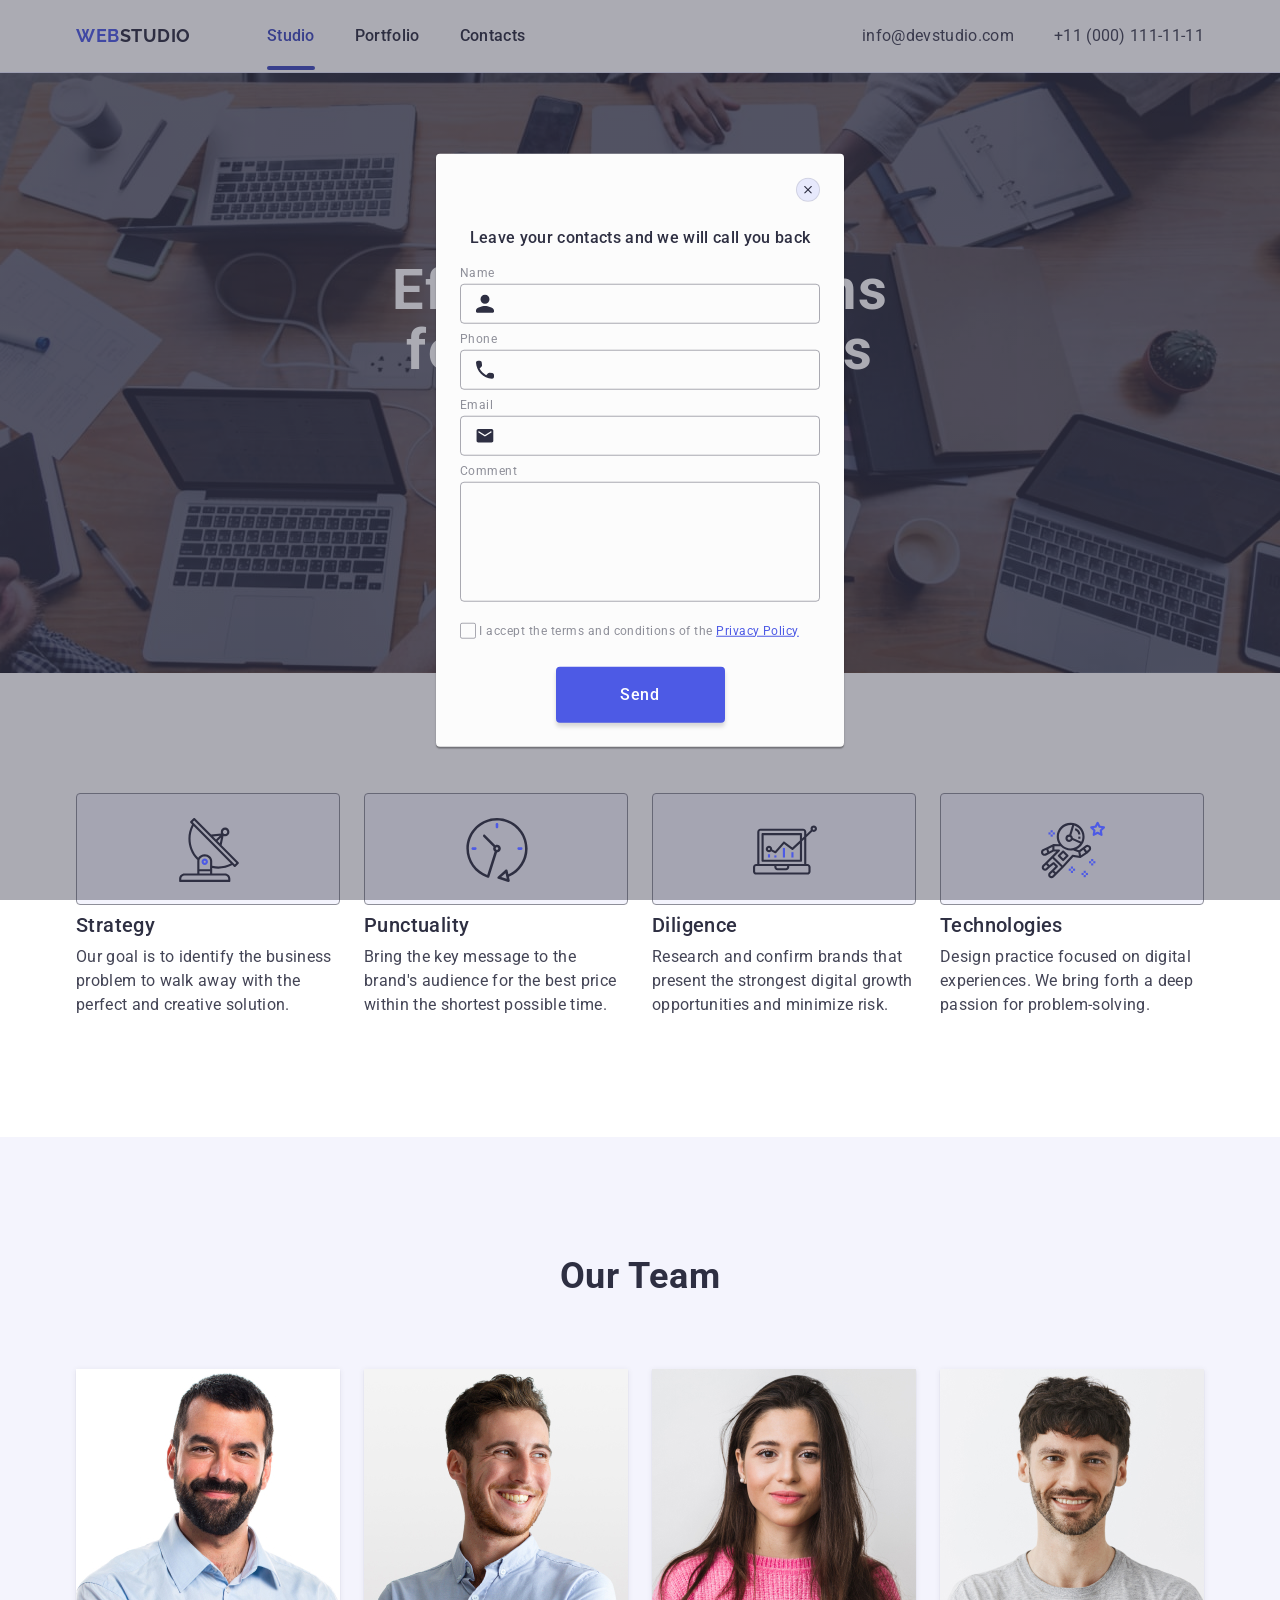
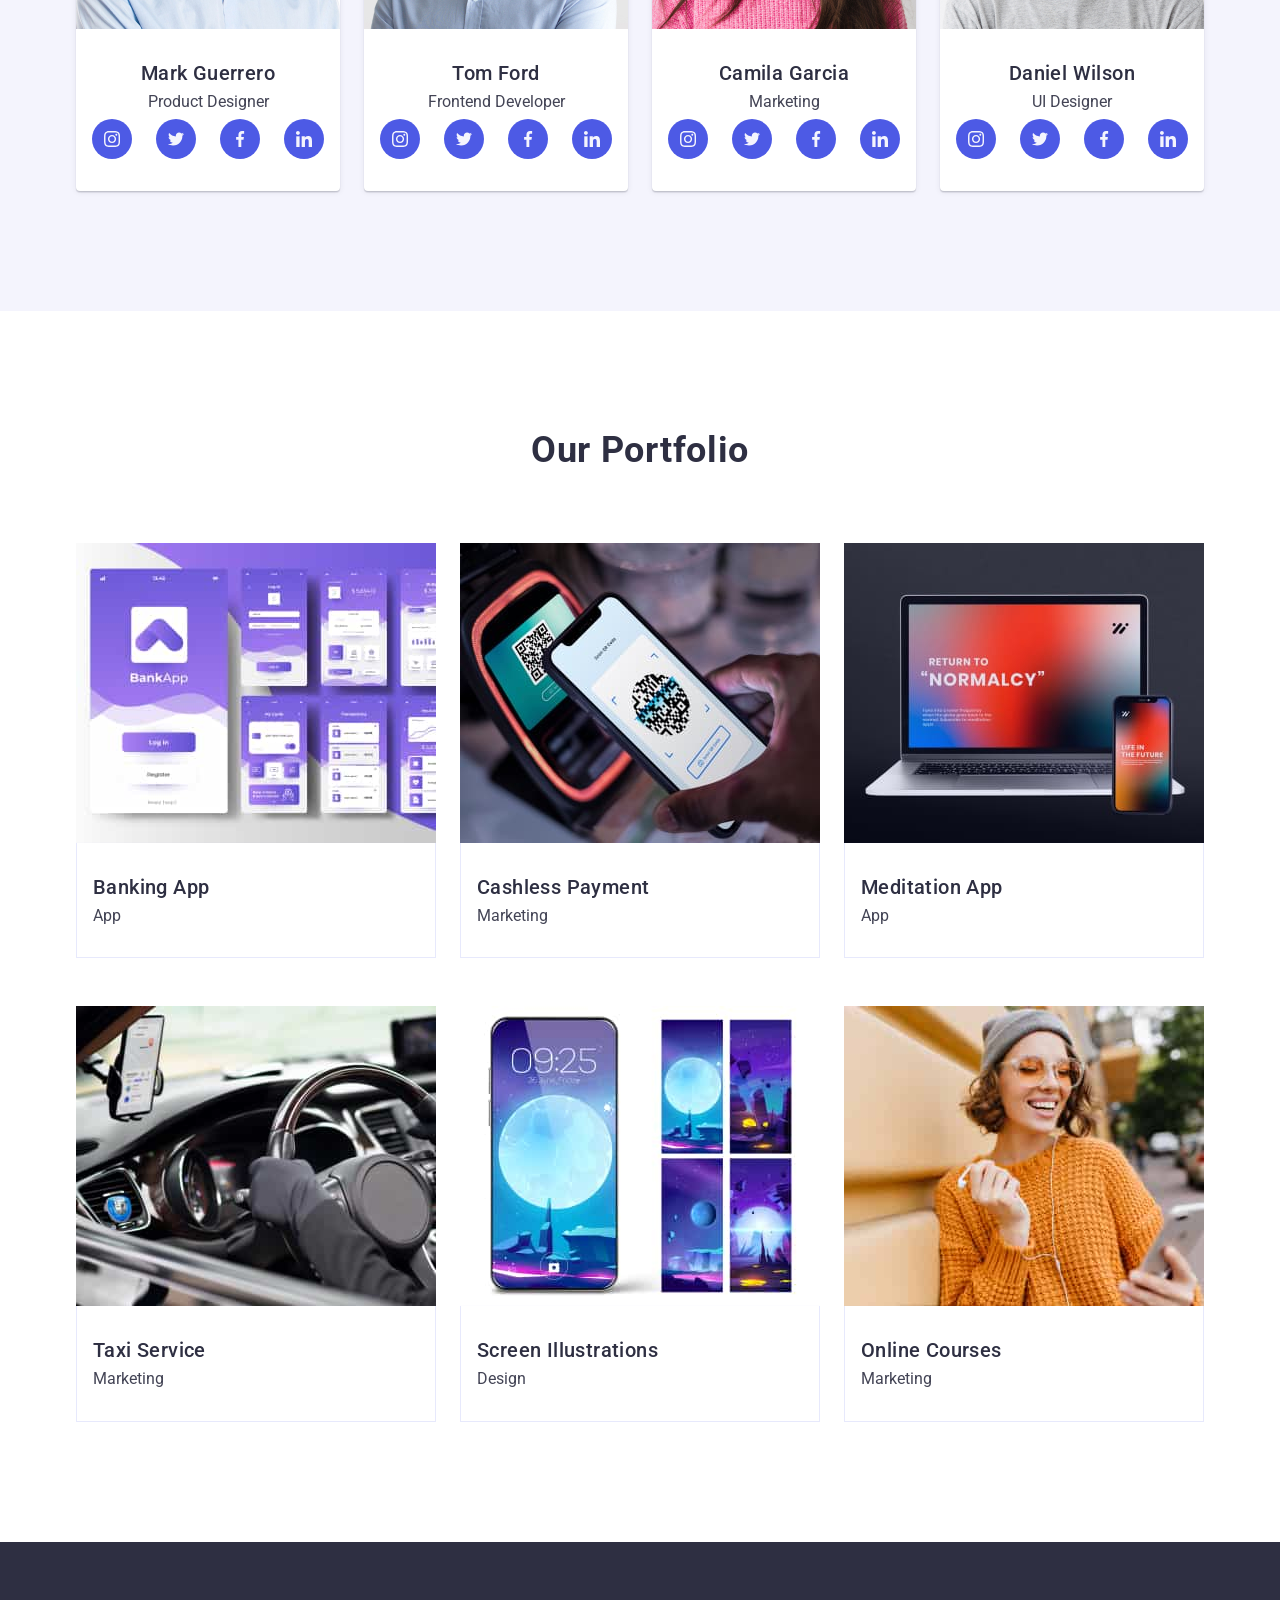
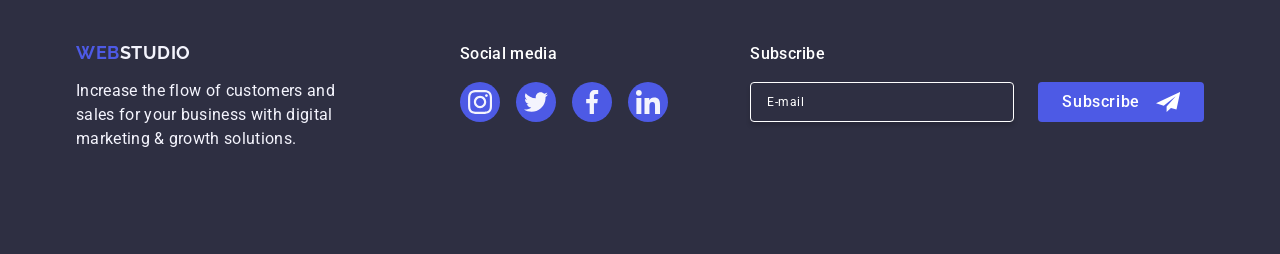
==== index.html @ 1a24d5b9 "import image" ====
<!DOCTYPE html>
<html lang="en">
  <head>
    <meta charset="UTF-8" />
    <meta name="viewport" content="width=device-width, initial-scale=1.0" />
    <link rel="preconnect" href="https://fonts.googleapis.com" />
    <link rel="preconnect" href="https://fonts.gstatic.com" crossorigin />
    <link
      href="https://fonts.googleapis.com/css2?family=Raleway:wght@800&family=Roboto:wght@400;500;700;900&display=swap"
      rel="stylesheet"
    />
    <link
      rel="stylesheet"
      href="https://cdn.jsdelivr.net/npm/modern-normalize@1.1.0/modern-normalize.min.css"
    />
    <link rel="stylesheet" href="css/styles.css" />
    <title>Main Page</title>
  </head>
  <body>
    <header class="header-box">
      <div class="header-container container">
        <nav class="navigation">
          <a class="logo" href="./index.html"
            >Web<span class="logo-dark">Studio</span></a
          >
          <ul class="navigation-list">
            <li>
              <a class="navigation-link current" href="./index.html">Studio</a>
            </li>
            <li><a class="navigation-link" href="">Portfolio</a></li>
            <li><a class="navigation-link" href="">Contacts</a></li>
          </ul>
        </nav>
        <address class="kontact">
          <ul class="navigation-list">
            <li>
              <a class="kontact-list" href="mailto:info@devstudio.com"
                >info@devstudio.com</a
              >
            </li>
            <li>
              <a class="kontact-list" href="tel:+110001111111"
                >+11 (000) 111-11-11</a
              >
            </li>
          </ul>
        </address>
      </div>
    </header>
    <main>
      <section class="hero">
        <div class="container">
          <h1 class="header-title">Effective Solutions for Your Business</h1>
          <button class="main-button" type="button">Order Service</button>
        </div>
      </section>
      <section class="column-container">
        <div class="container">
          <h2 class="visually-hidden">list</h2>
          <ul class="column-list">
            <li class="column-item">
              <div class="column-field">
                <svg class="column-field-icon" width="64" height="64">
                  <use href="./images/icons.svg#icon-antenna"></use>
                </svg>
              </div>
              <h3 class="column-title">Strategy</h3>
              <p class="column-text">
                Our goal is to identify the business problem to walk away with
                the perfect and creative solution.
              </p>
            </li>
            <li class="column-item">
              <div class="column-field">
                <svg class="column-field-icon" width="64" height="64">
                  <use href="./images/icons.svg#icon-clock"></use>
                </svg>
              </div>
              <h3 class="column-title">Punctuality</h3>
              <p class="column-text">
                Bring the key message to the brand's audience for the best price
                within the shortest possible time.
              </p>
            </li>
            <li class="column-item">
              <div class="column-field">
                <svg class="column-field-icon" width="64" height="64">
                  <use href="./images/icons.svg#icon-diagram"></use>
                </svg>
              </div>
              <h3 class="column-title">Diligence</h3>
              <p class="column-text">
                Research and confirm brands that present the strongest digital
                growth opportunities and minimize risk.
              </p>
            </li>
            <li class="column-item">
              <div class="column-field">
                <svg class="column-field-icon" width="64" height="64">
                  <use href="./images/icons.svg#icon-astronaut"></use>
                </svg>
              </div>
              <h3 class="column-title">Technologies</h3>
              <p class="column-text">
                Design practice focused on digital experiences. We bring forth a
                deep passion for problem-solving.
              </p>
            </li>
          </ul>
        </div>
      </section>
      <section class="team">
        <div class="container">
          <h2 class="header-team">Our Team</h2>
          <ul class="team-list">
            <li class="team-card">
              <img
                src="./images/img1-desktop.jpg"
                alt="boared dude"
                width="264"
                height="260"
              />
              <div class="card-caption">
                <h3 class="titles">Mark Guerrero</h3>
                <p class="text">Product Designer</p>
                <ul class="traling-icons">
                  <li class="icon-cirkle">
                    <a
                      href="https://www.instagram.com/"
                      class="social-media-link"
                      target="_blank"
                    >
                      <svg class="icon-social-media" width="16" height="16">
                        <use href="./images/icons.svg#icon-instagram"></use>
                      </svg>
                    </a>
                  </li>
                  <li class="icon-cirkle">
                    <a
                      href="https://www.twitter.com/"
                      class="social-media-link"
                      target="_blank"
                    >
                      <svg class="icon-social-media" width="16" height="16">
                        <use href="./images/icons.svg#icon-twitter"></use>
                      </svg>
                    </a>
                  </li>
                  <li class="icon-cirkle">
                    <a
                      href="https://www.facebook.com/"
                      class="social-media-link"
                      target="_blank"
                    >
                      <svg class="icon-social-media" width="16" height="16">
                        <use href="./images/icons.svg#icon-facebook"></use>
                      </svg>
                    </a>
                  </li>
                  <li class="icon-cirkle">
                    <a
                      href="https://www.linkedin.com/"
                      class="social-media-link"
                      target="_blank"
                    >
                      <svg class="icon-social-media" width="16" height="16">
                        <use href="./images/icons.svg#icon-linkedin"></use>
                      </svg>
                    </a>
                  </li>
                </ul>
              </div>
            </li>
            <li class="team-card">
              <img
                src="./images/img2-desktop.jpg"
                alt="smiling man"
                width="264"
                height="260"
              />
              <div class="card-caption">
                <h3 class="titles">Tom Ford</h3>
                <p class="text">Frontend Developer</p>
                <ul class="traling-icons">
                  <li class="icon-cirkle">
                    <a
                      href="https://www.instagram.com/"
                      class="social-media-link"
                      target="_blank"
                    >
                      <svg class="icon-social-media" width="16" height="16">
                        <use href="./images/icons.svg#icon-instagram"></use>
                      </svg>
                    </a>
                  </li>
                  <li class="icon-cirkle">
                    <a
                      href="https://www.twitter.com/"
                      class="social-media-link"
                      target="_blank"
                    >
                      <svg class="icon-social-media" width="16" height="16">
                        <use href="./images/icons.svg#icon-twitter"></use>
                      </svg>
                    </a>
                  </li>
                  <li class="icon-cirkle">
                    <a
                      href="https://www.facebook.com/"
                      class="social-media-link"
                      target="_blank"
                    >
                      <svg class="icon-social-media" width="16" height="16">
                        <use href="./images/icons.svg#icon-facebook"></use>
                      </svg>
                    </a>
                  </li>
                  <li class="icon-cirkle">
                    <a
                      href="https://www.linkedin.com/"
                      class="social-media-link"
                      target="_blank"
                    >
                      <svg class="icon-social-media" width="16" height="16">
                        <use href="./images/icons.svg#icon-linkedin"></use>
                      </svg>
                    </a>
                  </li>
                </ul>
              </div>
            </li>
            <li class="team-card">
              <img
                src="./images/img3-desktop.jpg"
                alt="long-haired brunette"
                width="264"
                height="260"
              />
              <div class="card-caption">
                <h3 class="titles">Camila Garcia</h3>
                <p class="text">Marketing</p>
                <ul class="traling-icons">
                  <li class="icon-cirkle">
                    <a
                      href="https://www.instagram.com/"
                      class="social-media-link"
                      target="_blank"
                    >
                      <svg class="icon-social-media" width="16" height="16">
                        <use href="./images/icons.svg#icon-instagram"></use>
                      </svg>
                    </a>
                  </li>
                  <li class="icon-cirkle">
                    <a
                      href="https://www.twitter.com/"
                      class="social-media-link"
                      target="_blank"
                    >
                      <svg class="icon-social-media" width="16" height="16">
                        <use href="./images/icons.svg#icon-twitter"></use>
                      </svg>
                    </a>
                  </li>
                  <li class="icon-cirkle">
                    <a
                      href="https://www.facebook.com/"
                      class="social-media-link"
                      target="_blank"
                    >
                      <svg class="icon-social-media" width="16" height="16">
                        <use href="./images/icons.svg#icon-facebook"></use>
                      </svg>
                    </a>
                  </li>
                  <li class="icon-cirkle">
                    <a
                      href="https://www.linkedin.com/"
                      class="social-media-link"
                      target="_blank"
                    >
                      <svg class="icon-social-media" width="16" height="16">
                        <use href="./images/icons.svg#icon-linkedin"></use>
                      </svg>
                    </a>
                  </li>
                </ul>
              </div>
            </li>
            <li class="team-card">
              <img
                src="./images/img4-desktop.jpg"
                alt="creative man"
                width="264"
                height="260"
              />
              <div class="card-caption">
                <h3 class="titles">Daniel Wilson</h3>
                <p class="text">UI Designer</p>
                <ul class="traling-icons">
                  <li class="icon-cirkle">
                    <a
                      href="https://www.instagram.com/"
                      class="social-media-link"
                      target="_blank"
                    >
                      <svg class="icon-social-media" width="16" height="16">
                        <use href="./images/icons.svg#icon-instagram"></use>
                      </svg>
                    </a>
                  </li>
                  <li class="icon-cirkle">
                    <a
                      href="https://www.twitter.com/"
                      class="social-media-link"
                      target="_blank"
                    >
                      <svg class="icon-social-media" width="16" height="16">
                        <use href="./images/icons.svg#icon-twitter"></use>
                      </svg>
                    </a>
                  </li>
                  <li class="icon-cirkle">
                    <a
                      href="https://www.facebook.com/"
                      class="social-media-link"
                      target="_blank"
                    >
                      <svg class="icon-social-media" width="16" height="16">
                        <use href="./images/icons.svg#icon-facebook"></use>
                      </svg>
                    </a>
                  </li>
                  <li class="icon-cirkle">
                    <a
                      href="https://www.linkedin.com/"
                      class="social-media-link"
                      target="_blank"
                    >
                      <svg class="icon-social-media" width="16" height="16">
                        <use href="./images/icons.svg#icon-linkedin"></use>
                      </svg>
                    </a>
                  </li>
                </ul>
              </div>
            </li>
          </ul>
        </div>
      </section>
      <section class="portfolio-block">
        <div class="container">
          <h2 class="header-team">Our Portfolio</h2>
          <ul class="portfolio-list">
            <li class="portfolio-services">
              <div class="portfolio-picture">
                <img src="./images/img5-desktop.jpg" alt="banking app" width="360" />
                <p class="text-portfolio-picture">
                  14 Stylish and User-Friendly App Design Concepts · Task
                  Manager App · Calorie Tracker App · Exotic Fruit Ecommerce App
                  · Cloud Storage App
                </p>
              </div>
              <div class="portfolio-card">
                <h3 class="titles">Banking App</h3>
                <p class="text">App</p>
              </div>
            </li>
            <li class="portfolio-services">
              <div class="portfolio-picture">
                <img
                  src="./images/img6-desktop.jpg"
                  alt="Cashless Payment"
                  width="360"
                />
                <p class="text-portfolio-picture">
                  14 Stylish and User-Friendly App Design Concepts · Task
                  Manager App · Calorie Tracker App · Exotic Fruit Ecommerce App
                  · Cloud Storage App
                </p>
              </div>
              <div class="portfolio-card">
                <h3 class="titles">Cashless Payment</h3>
                <p class="text">Marketing</p>
              </div>
            </li>
            <li class="portfolio-services">
              <div class="portfolio-picture">
                <img src="./images/img7-desktop.jpg" alt="Meditation App" width="360" />
                <p class="text-portfolio-picture">
                  14 Stylish and User-Friendly App Design Concepts · Task
                  Manager App · Calorie Tracker App · Exotic Fruit Ecommerce App
                  · Cloud Storage App
                </p>
              </div>
              <div class="portfolio-card">
                <h3 class="titles">Meditation App</h3>
                <p class="text">App</p>
              </div>
            </li>
            <li class="portfolio-services">
              <div class="portfolio-picture">
                <img src="./images/img8-desktop.jpg" alt="Taxi Service" width="360" />
                <p class="text-portfolio-picture">
                  14 Stylish and User-Friendly App Design Concepts · Task
                  Manager App · Calorie Tracker App · Exotic Fruit Ecommerce App
                  · Cloud Storage App
                </p>
              </div>

              <div class="portfolio-card">
                <h3 class="titles">Taxi Service</h3>
                <p class="text">Marketing</p>
              </div>
            </li>
            <li class="portfolio-services">
              <div class="portfolio-picture">
                <img
                  src="./images/img9-desktop.jpg"
                  alt="Screen Illustrations"
                  width="360"
                />
                <p class="text-portfolio-picture">
                  14 Stylish and User-Friendly App Design Concepts · Task
                  Manager App · Calorie Tracker App · Exotic Fruit Ecommerce App
                  · Cloud Storage App
                </p>
              </div>
              <div class="portfolio-card">
                <h3 class="titles">Screen Illustrations</h3>
                <p class="text">Design</p>
              </div>
            </li>
            <li class="portfolio-services">
              <div class="portfolio-picture">
                <img
                  src="./images/img10-desktop.jpg"
                  alt="Online Courses"
                  width="360"
                />
                <p class="text-portfolio-picture">
                  14 Stylish and User-Friendly App Design Concepts · Task
                  Manager App · Calorie Tracker App · Exotic Fruit Ecommerce App
                  · Cloud Storage App
                </p>
              </div>
              <div class="portfolio-card">
                <h3 class="titles">Online Courses</h3>
                <p class="text">Marketing</p>
              </div>
            </li>
          </ul>
        </div>
      </section>
    </main>
    <footer class="footer">
      <div class="container container-footer">
        <div class="fotter-section-logo">
          <a class="logo logo-second" href="./index.html"
            >Web<span class="logo-bright">Studio</span></a
          >
          <p class="footer-text">
            Increase the flow of customers and sales for your business with
            digital marketing & growth solutions.
          </p>
        </div>
        <div class="footer-section-social-media">
          <p class="footer-social-media-title">Social media</p>
          <ul class="icon-footer">
            <li class="icon-cirkle">
              <a
                href="https.//www.instagram.com/"
                class="social-media-link social-media-backlight"
                target="_blank"
              >
                <svg class="icon-social-media" width="24" height="24">
                  <use href="./images/icons.svg#icon-instagram"></use>
                </svg>
              </a>
            </li>
            <li class="icon-cirkle">
              <a
                href="https.//www.twitter.com/"
                class="social-media-link social-media-backlight"
                target="_blank"
              >
                <svg class="icon-social-media" width="24" height="24">
                  <use href="./images/icons.svg#icon-twitter"></use>
                </svg>
              </a>
            </li>
            <li class="icon-cirkle">
              <a
                href="https.//www.facebook.com/"
                class="social-media-link social-media-backlight"
                target="_blank"
              >
                <svg class="icon-social-media" width="24" height="24">
                  <use href="./images/icons.svg#icon-facebook"></use>
                </svg>
              </a>
            </li>
            <li class="icon-cirkle">
              <a
                href="https.//www.linkedin.com/"
                class="social-media-link social-media-backlight"
                target="_blank"
              >
                <svg class="icon-social-media" width="24" height="24">
                  <use href="./images/icons.svg#icon-linkedin"></use>
                </svg>
              </a>
            </li>
          </ul>
        </div>
        <div class="footer-subscribe">
          <p class="footer-social-media-title">Subscribe</p>
          <form class="footer-subscribe-form">
            <label class="fotter-label">
              <input
                type="email"
                class="input-footer"
                placeholder="E-mail"
                name="email"
                required
              />
            </label>
            <button class="subscribe-button" type="submit">
              Subscribe
              <svg class="subscribe-button-icon" width="24" height="24">
                <use href="./images/icons.svg#icon-send"></use>
              </svg>
            </button>
          </form>
        </div>
      </div>
    </footer>

    <div class="backdrop is-open">
      <div class="modal">
        <button type="button" class="xbutton">
          <svg class="icon-close" width="8" height="8">
            <use href="./images/icons.svg#icon-close"></use>
          </svg>
        </button>
        <p class="modal-title">Leave your contacts and we will call you back</p>
        <form class="contact-form">
          <div class="form-area">
            <label class="form-description" for="user-name">Name</label>
            <div class="area">
              <input
                type="text"
                name="user-name"
                id="user-name"
                class="form-input"
              />
              <svg class="icon-form" width="18" height="24">
                <use href="./images/icons.svg#icon-person"></use>
              </svg>
            </div>
          </div>
          <div class="form-area">
            <label class="form-description" for="phone">Phone</label>
            <div class="area">
              <input type="tel" name="phone" id="phone" class="form-input" />
              <svg class="icon-form" width="18" height="24">
                <use href="./images/icons.svg#icon-phone"></use>
              </svg>
            </div>
          </div>
          <div class="form-area">
            <label class="form-description" for="email">Email</label>
            <div class="area">
              <input type="text" name="email" id="email" class="form-input" />
              <svg class="icon-form" width="18" height="24">
                <use href="./images/icons.svg#icon-email"></use>
              </svg>
            </div>
          </div>
          <div class="form-area last">
            <label class="form-description" for="user-comment">Comment</label>
            <textarea
              class="styled-text-area"
              name="user-comment"
              id="user-comment"
              placeholder="Text input"
            >
            </textarea>
          </div>
          <div class="privacy-policy-checkbox">
            <input
              type="checkbox"
              id="user-privacy"
              value="true"
              name="user-privacy"
              class="check visually-hidden"
              required
            />
            <label class="form-description" for="user-privacy">
              <span class="privacy"
                ><svg class="privacy-icon" width="10" height="8">
                  <use href="./images/icons.svg#icon-privacy"></use>
                </svg>
              </span>
              I accept the terms and conditions of the
              <a href="" class="privacy-link">Privacy Policy</a>
            </label>
          </div>
          <button class="send-button" type="submit" name="submit">Send</button>
        </form>
      </div>
    </div>
  </body>
</html>
---- css/styles.css ----
*,
*::before,
*::after {
  box-sizing: border-box;
}
:root {
  --font-family: 'Roboto', sans-serif;
  --second-family: 'Raleway', sans-serif;
  --iris: #4d5ae5;
  --ocean: #404bbf;
  --navy-blue: #2e2f42;
  --green: #31d0aa;
  --slate: #434455;
  --light-slate: #8e8f99;
  --cornflower: #e7e9fc;
  --cloud: #f4f4fd;
  --navy-blue-modal: rgba(46, 47, 66, 0.4);
  --grey: rgba(46, 47, 66, 0.7);
  --white: #ffffff;
  --dairy: #fcfcfc;
}
body {
  font-family: 'Roboto', sans-serif;
  background-color: var(--white);
  color: var(--slate);
}
h1,
h2,
h3,
h4,
h5,
h6,
p {
  margin: 0;
}
.container {
  width: 1158px;
  margin: 0 auto;
  padding-left: 15px;
  padding-right: 15px;
  /* padding: 0 15px; */
}
.container-footer {
  display: flex;
  align-items: baseline;
}

.visually-hidden {
  position: absolute;
  width: 1px;
  height: 1px;
  margin: -1px;
  border: 0;
  padding: 0;
  white-space: nowrap;
  clip-path: inset(100%);
  clip: rect(0 0 0 0);
  overflow: hidden;
}
ul {
  list-style-type: none;
  margin: 0;
  padding-left: 0;
}
img {
  display: block;
  max-width: 100%;
  height: auto;
}

.logo {
  font-family: var(--second-family);
  font-weight: 700;
  font-size: 18px;
  line-height: 117%;
  letter-spacing: 0.03em;
  text-transform: uppercase;
  color: var(--iris);
  text-decoration: none;
  display: flex;
  margin-right: 76px;
}
.logo-second {
  display: inline-block;
  margin-bottom: 16px;
}
.logo-dark {
  color: var(--navy-blue);
}
.header-box {
  border-bottom: 1px solid var(--cornflower);
  box-shadow: 0 1px 6px 0 rgba(46, 47, 66, 0.08),
    0 1px 1px 0 rgba(46, 47, 66, 0.16), 0 2px 1px 0 rgba(46, 47, 66, 0.08);
  background: var(--white);
}
.header-container {
  display: flex;
  align-items: center;
  justify-content: space-between;
  /* padding: 24px 0; */
}
.navigation {
  display: flex;
  align-items: center;
  justify-content: space-between;
}
.navigation-list {
  display: flex;
  padding: 24px 0;
  gap: 40px;
}
.navigation-link {
  font-weight: 500;
  line-height: 1.5;
  letter-spacing: 0.02em;
  color: var(--navy-blue);
  text-decoration: none;
  padding: 24px 0;
  transition: color 250ms cubic-bezier(0.4, 0, 0.2, 1);
}
.navigation-link:hover {
  color: var(--ocean);
}
.navigation-link:focus {
  color: var(--ocean);
}
.kontact {
  font-style: normal;
}
.kontact-list {
  font-size: 16px;
  line-height: 1.5;
  letter-spacing: 0.02em;
  color: var(--slate);
  text-decoration: none;
  transition: color 250ms cubic-bezier(0.4, 0, 0.2, 1);
}

.kontact-list:hover,
.kontact-list:focus {
  color: var(--ocean);
}
.current {
  position: relative;
  color: var(--ocean);
}
.current::after {
  content: '';
  background-color: var(--ocean);
  width: 100%;
  height: 4px;
  left: 0;
  bottom: -1px;
  border-radius: 2px;
  position: absolute;
}
.hero {
  background-image: linear-gradient(var(--grey), var(--grey)),
    url(../images/office-desktop.jpg);
  max-width: 1440px;
  background-position: center;
  background-repeat: no-repeat;
  background-size: cover;
  background-color: var(--navy-blue);
  text-align: center;
  padding: 188px 0;
  margin: 0 auto;
}
.header-title {
  font-size: 56px;
  line-height: 1.07;
  letter-spacing: 0.02em;
  font-weight: 700;
  color: var(--white);
  max-width: 496px;
  margin: 0 auto;
  margin-bottom: 48px;
}
.main-button {
  background-color: var(--iris);
  font-family: 'Roboto', sans-serif;
  font-weight: 500;
  font-size: 16px;
  line-height: 1.5;
  letter-spacing: 0.04em;
  color: var(--white);
  cursor: pointer;
  display: block;
  border-radius: 4px;
  border: none;
  padding: 16px 32px;
  min-width: 169px;
  margin: 0 auto;
  height: 56px;
  transition: background-color 250ms cubic-bezier(0.4, 0, 0.2, 1);
}
.main-button:hover {
  background-color: var(--ocean);
}
.main-button:focus {
  background-color: var(--ocean);
}
section {
  padding-top: 120px;
  padding-bottom: 120px;
}
.column-container {
  padding: 120px 0;
}
.column-list {
  display: flex;
  gap: 24px;
}
.column-item {
  width: calc((100% - 72px) / 4);
}
.column-title {
  font-family: 'Roboto', sans-serif;
  font-weight: 500;
  font-size: 20px;
  line-height: 1.2;
  letter-spacing: 0.02em;
  color: var(--navy-blue);
  margin-bottom: 8px;
}
.column-text {
  line-height: 1.5;
  letter-spacing: 0.02em;
  color: var(--slate);
}
.column-field {
  border: 1px solid #8e8f99;
  border-radius: 4px;
  width: 264px;
  height: 112px;
  background: var(--cloud);
  margin-bottom: 8px;
  position: relative;
  display: flex;
  align-items: center;
  justify-content: center;
}
.column-field-icon {
  z-index: 999;
  position: absolute;
  top: 24px;
  left: 100px;
}
/* Our team----------------------------------------------------- */
.team {
  background-color: var(--cloud);
}
.header-team {
  font-family: 'Roboto', sans-serif;
  font-weight: 700;
  font-size: 36px;
  line-height: 1.11;
  letter-spacing: 0.02em;
  text-transform: capitalize;
  text-align: center;
  color: var(--navy-blue);
  margin-bottom: 72px;
}
.team-list {
  display: flex;
  gap: 24px;
}
.team-card {
  background-color: var(--white);
  border-radius: 0 0 4px 4px;
  text-align: center;
  box-shadow: 0 2px 1px 0 rgba(46, 47, 66, 0.08),
    0 1px 1px 0 rgba(46, 47, 66, 0.16), 0 1px 6px 0 rgba(46, 47, 66, 0.08);
  /* calc: ((100%-72px)/4); */
}
.card-caption {
  padding: 32px 0;
}

.traling-icons {
  display: flex;
  justify-content: center;
  gap: 24px;
  margin: 8px 16px 0px 16px;
}

.icon-cirkle {
  width: 40px;
  height: 40px;
}

.social-media-link {
  width: 100%;
  height: 100%;
  transition: background-color 250ms cubic-bezier(0.4, 0, 0.2, 1);
  background-color: #4d5ae5;
  border-radius: 50%;
  display: flex;
  align-items: center;
  justify-content: center;
}

.social-media-link:hover,
.social-media-link:focus {
  background-color: var(--ocean);
}

.icon-social-media {
  fill: var(--cloud);
}
/* Our portfolio----------------------------------------------------------- */
.titles {
  font-weight: 500;
  font-size: 20px;
  line-height: 1.2;
  letter-spacing: 0.02em;
  color: var(--navy-blue);
  margin-bottom: 8px;
}
.portfolio-list {
  display: flex;
  flex-wrap: wrap;
  column-gap: 24px;
  row-gap: 48px;
}
.portfolio-card {
  border: 1px solid var(--cornflower);
  border-top: none;
  padding: 32px 16px;
}
.portfolio-services {
  width: calc((100% - 48px) / 3);
  transition: box-shadow 250ms cubic-bezier(0.4, 0, 0.2, 1);
}
.portfolio-services:hover,
.portfolio-services:focus {
  box-shadow: 0 2px 1px 0 rgba(46, 47, 66, 0.08),
    0 1px 1px 0 rgba(46, 47, 66, 0.16), 0 1px 6px 0 rgba(46, 47, 66, 0.08);
  background: var(--white);
}
.text-portfolio-picture {
  font-size: 16px;
  line-height: 1.5;
  letter-spacing: 0.02em;
  color: var(--cloud);
  padding: 40px 32px;
  background-color: var(--iris);
  height: 100%;
  width: 100%;
  transform: translateY(100%);
  transition: transform 250ms cubic-bezier(0.4, 0, 0.2, 1);
  position: absolute;
  top: 0;
}
.portfolio-picture {
  position: relative;
  overflow: hidden;
}
.portfolio-services:hover .text-portfolio-picture,
.portfolio-services:focus .text-portfolio-picture {
  transform: translateY(0%);
}
/* stopka--------------------------------------------------------------- */
.footer {
  background: var(--navy-blue);
  color: var(--cloud);
  line-height: 1.5;
  letter-spacing: 0.02em;
  height: 312px;
  padding: 100px 0;
}
.footer-text {
  /* line-height: 1.5;
  letter-spacing: 0.02em; */
  color: var(--cloud);
  display: block;
  flex-wrap: wrap;
  width: 264px;
}
.logo-bright {
  color: var(--cloud);
  margin-bottom: 16px;
}
.fotter-section-logo {
  margin-right: 120px;
}
/* .footer-section-social-media {
} */
.footer-social-media-title {
  font-family: var(--font-family);
  font-weight: 500;
  font-size: 16px;
  line-height: 1.5;
  letter-spacing: 0.02em;
  color: var(--white);
  margin-bottom: 16px;
}
.icon-footer {
  display: flex;
  gap: 16px;
}
.social-media-backlight:hover,
.social-media-backlight:focus {
  background-color: var(--green);
}
/* ---------------------------------------------- */
.footer-subscribe {
  margin-left: auto;
}
.footer-subscribe-form {
  display: flex;
  gap: 24px;
}
.input-footer {
  border: 1px solid var(--white);
  border-radius: 4px;
  width: 264px;
  height: 40px;
  color: var(--white);
  padding: 8px 16px;
  font-family: var(--font-family);
  font-weight: 400;
  font-size: 12px;
  line-height: 200%;
  letter-spacing: 0.04em;
  outline: none;
  align-content: center;
  align-items: baseline;
  background-color: transparent;
  box-shadow: 0 4px 4px 0 rgba(0, 0, 0, 0.15);
}
.input-footer::placeholder {
  color: var(--white);
  font-size: 12px;
}
.subscribe-button {
  border-radius: 4px;
  padding: 8px 24px;
  min-width: 165px;
  height: 40px;
  background: var(--iris);
  font-family: var(--font-family);
  font-weight: 500;
  font-size: 16px;
  line-height: 1.5;
  letter-spacing: 0.04em;
  border: none;
  text-align: center;
  color: var(--white);
  transition: background-color 250ms cubic-bezier(0.4, 0, 0.2, 1);
  cursor: pointer;
  display: flex;
  align-items: center;
  justify-content: center;
}
.subscribe-button-icon {
  fill: var(--white);
  margin-left: 16px;
  transition: fill 250ms cubic-bezier(0.4, 0, 0.2, 1);
}
/* --------modal--modal------------------------------------ */
.backdrop {
  position: fixed;
  top: 0;
  left: 0;
  width: 100%;
  height: 100%;
  background-color: var(--navy-blue-modal);
  transition: opacity 250ms cubic-bezier(0.4, 0, 0.2, 1),
    visibility 250ms cubic-bezier(0.4, 0, 0.2, 1);
}
.modal {
  position: absolute;
  top: 50%;
  left: 50%;
  transform: translate(-50%, -50%);
  width: 408px;
  min-height: 584px;
  background: var(--dairy);
  box-shadow: 0px 1px 1px rgba(0, 0, 0, 0.14), 0px 1px 3px rgba(0, 0, 0, 0.12),
    0px 2px 1px rgba(0, 0, 0, 0.2);
  border-radius: 4px;
  transition: transform 250ms cubic-bezier(0.4, 0, 0.2, 1);
  padding: 72px 24px 24px 24px;
}
.xbutton {
  position: absolute;
  border-radius: 50%;
  width: 24px;
  height: 24px;
  top: 24px;
  right: 24px;
  fill: var(--navy-blue);
  background-color: var(--cornflower);
  border: 1px solid rgba(0, 0, 0, 0.1);
  transition: background-color 250ms cubic-bezier(0.4, 0, 0.2, 1),
    border 250ms cubic-bezier(0.4, 0, 0.2, 1);
  display: flex;
  align-items: center;
  justify-content: center;
  padding: 0;
  cursor: pointer;
}
.xbutton:active,
.xbutton:hover,
.xbutton:focus {
  background-color: var(--ocean);
  border: none;
  fill: var(--white);
}

.modal-title {
  text-align: center;
  color: var(--navy-blue);
  font-weight: 500;
  line-height: 1.5;
  letter-spacing: 0.02em;
  margin-bottom: 16px;
}
.contact-form {
  display: flex;
  flex-direction: column;
}
.icon-form {
  position: absolute;
  left: 16px;
  top: 50%;
  transform: translateY(-50%);
  transition: fill 250ms cubic-bezier(0.4, 0, 0.2, 1);
  fill: var(--navy-blue);
}
.form-area:focus-within .icon-form {
  fill: var(--iris);
}
.styled-text-area {
  width: 100%;
  height: 120px;
  font-size: 12px;
  font-weight: 400;
  font-family: var(--font-family);
  line-height: 1.17;
  letter-spacing: 0.04em;
  color: var(--navy-blue-modal);
  border: 1px solid var(--navy-blue-modal);
  border-radius: 4px;
  background-color: transparent;
  padding: 8px 16px;
  outline: transparent;
  resize: none;
  transition: border-color 250ms cubic-bezier(0.4, 0, 0.2, 1);
}
.styled-text-area:focus-within {
  border-color: var(--iris);
}
.form-area {
  margin-bottom: 8px;
}
.form-area:focus-within {
  border-color: var(--iris);
}
.last {
  margin-bottom: 16px;
}
.area {
  position: relative;
  width: 100%;
  height: 40px;
}
.form-description {
  font-family: var(--font-family);
  font-weight: 400;
  font-size: 12px;
  line-height: 1.17;
  letter-spacing: 0.04em;
  color: var(--light-slate);
  display: block;
  margin-bottom: 4px;
  padding: 0;
}
.form-input {
  border: 1px solid var(--navy-blue-modal);
  border-radius: 4px;
  width: 100%;
  height: 40px;
  font-family: var(--font-family);
  font-weight: 400;
  font-size: 18px;
  line-height: 1.17;
  letter-spacing: 0.04em;
  background-color: transparent;
  padding-left: 38px;
  outline: transparent;
  transition: border-color 250ms cubic-bezier(0.4, 0, 0.2, 1);
}
.form-input:focus {
  border-color: var(--iris);
}
.send-button {
  min-width: 169px;
  height: 56px;
  font-family: inherit;
  font-size: inherit;
  font-weight: 500;
  line-height: 1.5;
  letter-spacing: 0.04em;
  color: var(--white);
  cursor: pointer;
  background-color: var(--iris);
  border: none;
  transition: background-color 250ms cubic-bezier(0.4, 0, 0.2, 1);
  box-shadow: 0 4px 4px 0 rgba(0, 0, 0, 0.15);
  border-radius: 4px;
  padding: 16px 32px;
  margin: 0 auto;
}
.privacy-policy-checkbox {
  display: flex;
  margin-bottom: 24px;
}
.checkbox {
  border-radius: 2px;
  border: 1px solid rgba(46, 47, 66, 0.4);
  width: 16px;
  height: 16px;
  margin-right: 8px;
}
.checkbox:active {
  background-color: #404bbf;
}
.privacy {
  width: 16px;
  height: 16px;
  border: 1px solid var(--navy-blue-modal);
  border-radius: 2px;
  transition: background-color 250ms cubic-bezier(0.4, 0, 0.2, 1),
    border 250ms cubic-bezier(0.4, 0, 0.2, 1),
    fill 250ms cubic-bezier(0.4, 0, 0.2, 1);
  display: inline-flex;
  align-items: center;
  justify-content: center;
  fill: transparent;
}
.privacy-link {
  color: var(--iris);
}
.check {
  cursor: pointer;
}
.check:checked + .form-description span {
  background-color: var(--ocean);
  border: none;
  fill: var(--cloud);
}
.icon-close {
  transition: fill 250ms cubic-bezier(0.4, 0, 0.2, 1);
}
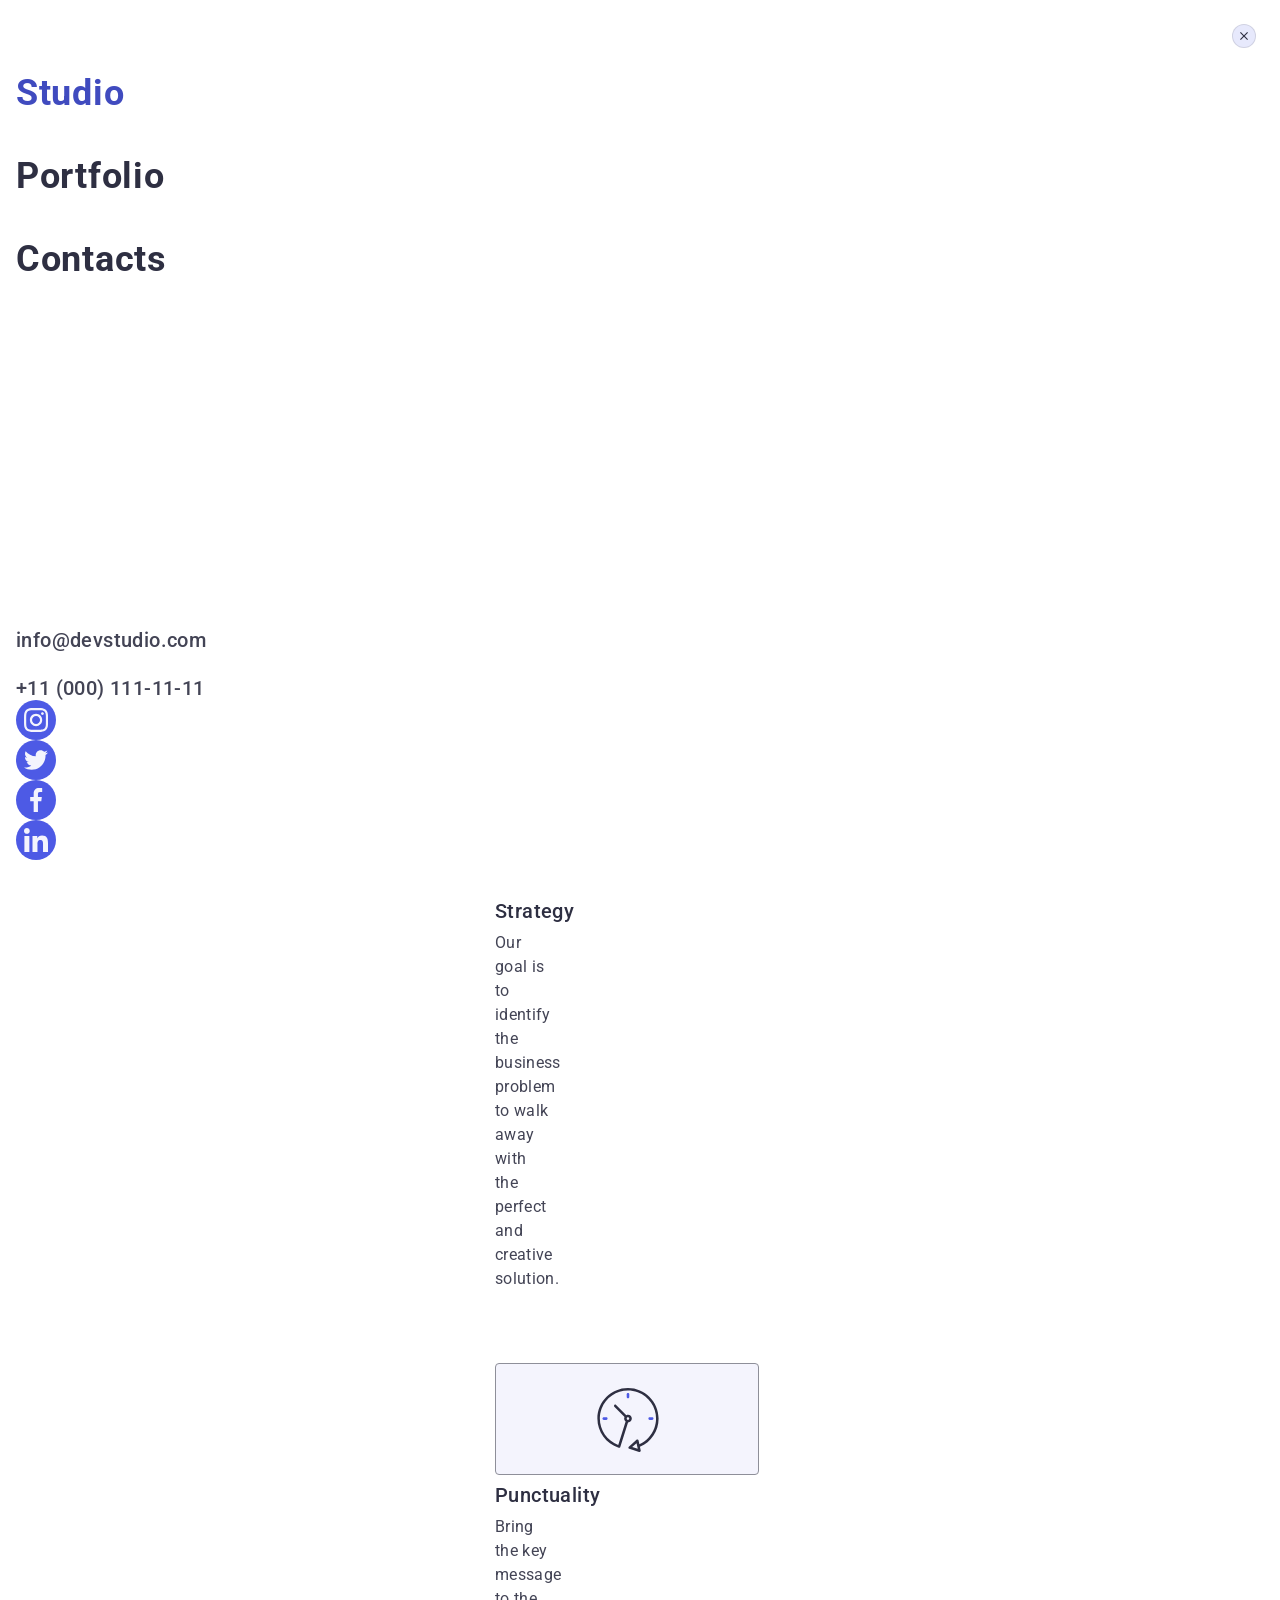
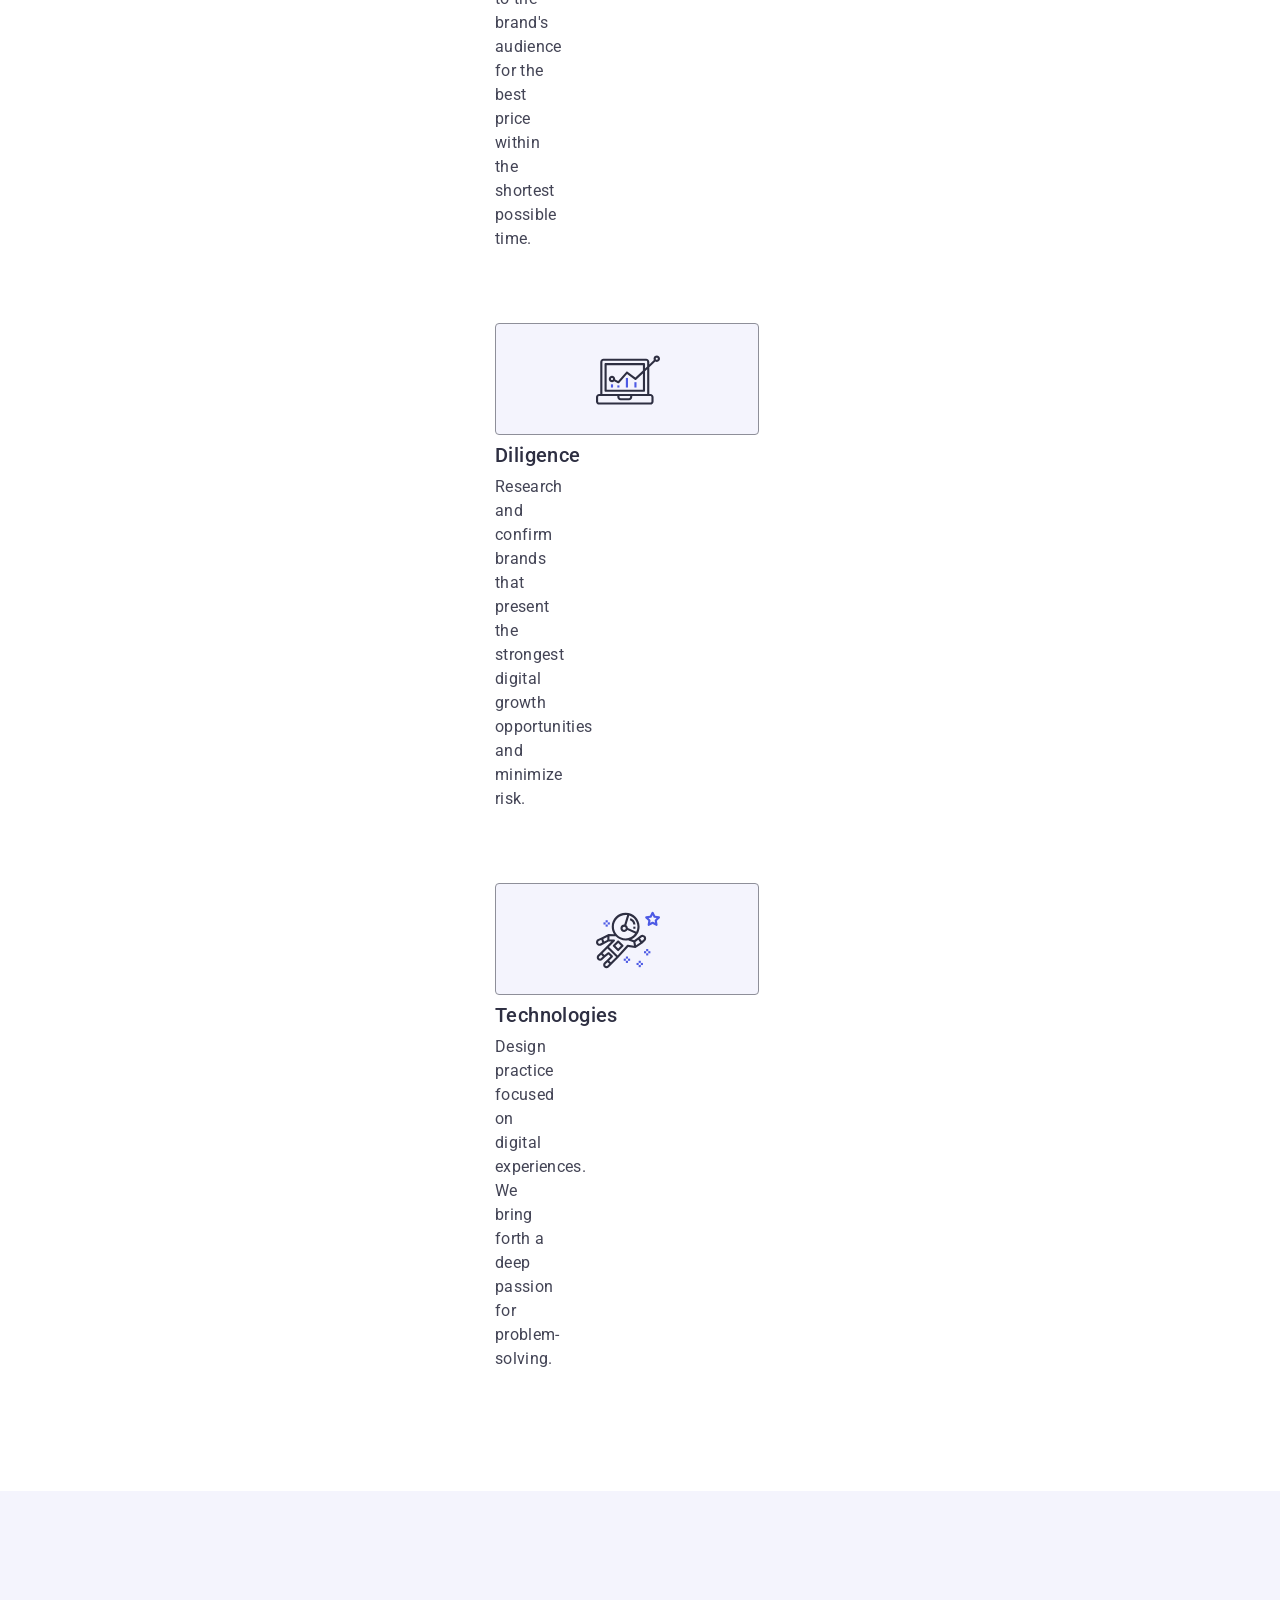
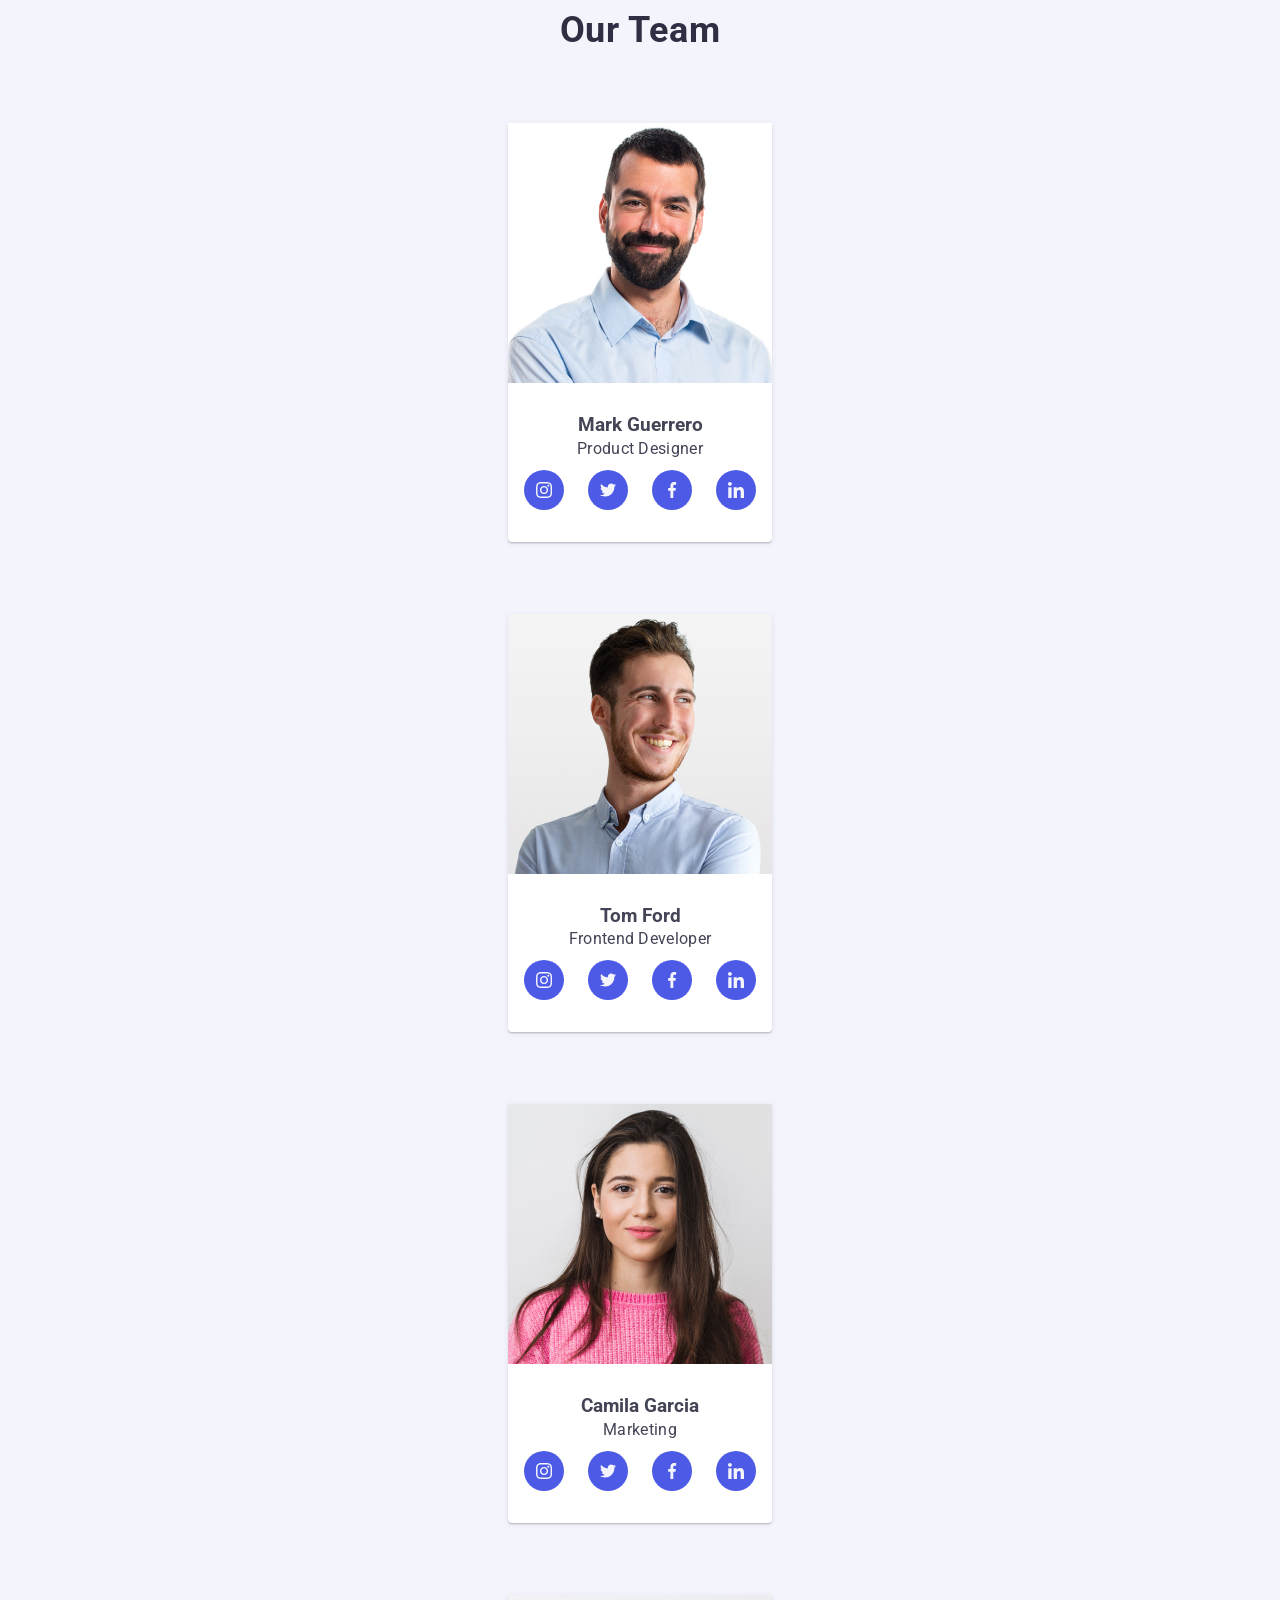
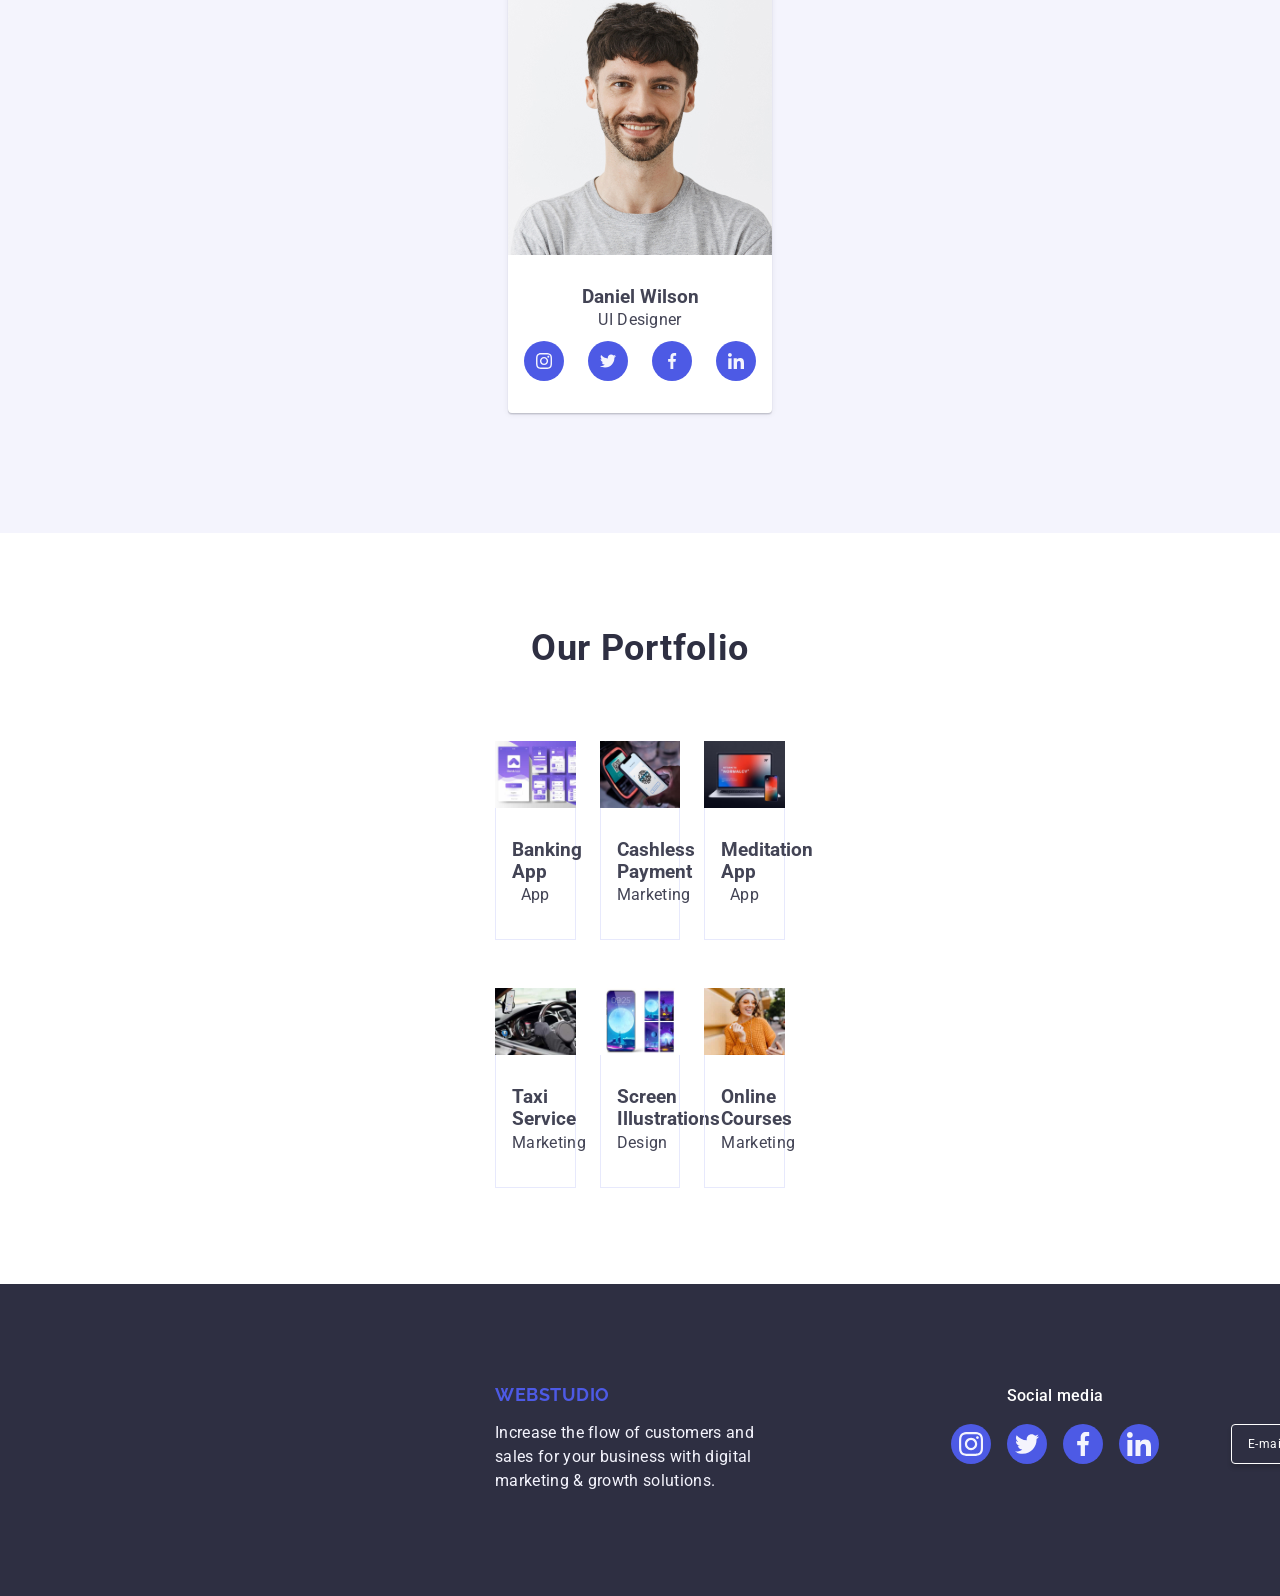
==== commit fadd8ffa: "fatal error" ====
--- a/index.html
+++ b/index.html
@@ -23,7 +23,7 @@
           <a class="logo" href="./index.html"
             >Web<span class="logo-dark">Studio</span></a
           >
-          <ul class="navigation-list">
+          <ul class="navigation-list-menu">
             <li>
               <a class="navigation-link current" href="./index.html">Studio</a>
             </li>
@@ -32,7 +32,7 @@
           </ul>
         </nav>
         <address class="kontact">
-          <ul class="navigation-list">
+          <ul class="navigation-list-address">
             <li>
               <a class="kontact-list" href="mailto:info@devstudio.com"
                 >info@devstudio.com</a
@@ -45,6 +45,90 @@
             </li>
           </ul>
         </address>
+        <button class="menu-icon-hamburger">
+          <svg class="icon-hamburger" width="24" height="24">
+            <use href="./images/icons.svg#icon-hamburger"></use>
+          </svg>
+        </button>
+      </div>
+      <!-- hamburger -->
+      <div class="menu-hamburger is-open-hamburger">
+        <button type="button" class="xbutton">
+          <svg class="icon-clouse" width="8" height="8">
+            <use href="./images/icons.svg#icon-close"></use>
+          </svg>
+        </button>
+        <div class="">
+          <ul class="navigation-list-menu hamburger">
+            <li>
+              <a class="navigation-link hamburger current" href="./index.html"
+                >Studio</a
+              >
+            </li>
+            <li><a class="navigation-link hamburger" href="">Portfolio</a></li>
+            <li><a class="navigation-link hamburger" href="">Contacts</a></li>
+          </ul>
+        </div>
+        <div class="">
+          <ul class="navigation-list-address hamburger">
+            <li>
+              <a class="kontact-list hamburger" href="mailto:info@devstudio.com"
+                >info@devstudio.com</a
+              >
+            </li>
+            <li>
+              <a class="kontact-list hamburger" href="tel:+110001111111"
+                >+11 (000) 111-11-11</a
+              >
+            </li>
+          </ul>
+          <ul class="social-media-hamburger">
+            <li class="icon-cirkle">
+              <a
+                href="https.//www.instagram.com/"
+                class="social-media-link social-media-backlight"
+                target="_blank"
+              >
+                <svg class="icon-social-media" width="24" height="24">
+                  <use href="./images/icons.svg#icon-instagram"></use>
+                </svg>
+              </a>
+            </li>
+            <li class="icon-cirkle">
+              <a
+                href="https.//www.twitter.com/"
+                class="social-media-link social-media-backlight"
+                target="_blank"
+              >
+                <svg class="icon-social-media" width="24" height="24">
+                  <use href="./images/icons.svg#icon-twitter"></use>
+                </svg>
+              </a>
+            </li>
+            <li class="icon-cirkle">
+              <a
+                href="https.//www.facebook.com/"
+                class="social-media-link social-media-backlight"
+                target="_blank"
+              >
+                <svg class="icon-social-media" width="24" height="24">
+                  <use href="./images/icons.svg#icon-facebook"></use>
+                </svg>
+              </a>
+            </li>
+            <li class="icon-cirkle">
+              <a
+                href="https.//www.linkedin.com/"
+                class="social-media-link social-media-backlight"
+                target="_blank"
+              >
+                <svg class="icon-social-media" width="24" height="24">
+                  <use href="./images/icons.svg#icon-linkedin"></use>
+                </svg>
+              </a>
+            </li>
+          </ul>
+        </div>
       </div>
     </header>
     <main>
@@ -64,7 +148,7 @@
                   <use href="./images/icons.svg#icon-antenna"></use>
                 </svg>
               </div>
-              <h3 class="column-title">Strategy</h3>
+              <h3 class="column-title mobile-titles">Strategy</h3>
               <p class="column-text">
                 Our goal is to identify the business problem to walk away with
                 the perfect and creative solution.
@@ -76,7 +160,7 @@
                   <use href="./images/icons.svg#icon-clock"></use>
                 </svg>
               </div>
-              <h3 class="column-title">Punctuality</h3>
+              <h3 class="column-title mobile-titles">Punctuality</h3>
               <p class="column-text">
                 Bring the key message to the brand's audience for the best price
                 within the shortest possible time.
@@ -88,7 +172,7 @@
                   <use href="./images/icons.svg#icon-diagram"></use>
                 </svg>
               </div>
-              <h3 class="column-title">Diligence</h3>
+              <h3 class="column-title mobile-titles">Diligence</h3>
               <p class="column-text">
                 Research and confirm brands that present the strongest digital
                 growth opportunities and minimize risk.
@@ -100,7 +184,7 @@
                   <use href="./images/icons.svg#icon-astronaut"></use>
                 </svg>
               </div>
-              <h3 class="column-title">Technologies</h3>
+              <h3 class="column-title mobile-titles">Technologies</h3>
               <p class="column-text">
                 Design practice focused on digital experiences. We bring forth a
                 deep passion for problem-solving.
@@ -115,7 +199,9 @@
           <ul class="team-list">
             <li class="team-card">
               <img
-                src="./images/img1-desktop.jpg"
+                src="./images/img1.jpg"
+                srcset="./images/img1.jpg x1, 
+                ./images/img1@2x.jpg x2"
                 alt="boared dude"
                 width="264"
                 height="260"
@@ -173,7 +259,8 @@
             </li>
             <li class="team-card">
               <img
-                src="./images/img2-desktop.jpg"
+                srcset="./images/img2.jpg 1x, ./images/img2@2x.jpg 2x"
+                src="./images/img2.jpg"
                 alt="smiling man"
                 width="264"
                 height="260"
@@ -231,7 +318,8 @@
             </li>
             <li class="team-card">
               <img
-                src="./images/img3-desktop.jpg"
+                srcset="./images/img3.jpg 1x, ./images/img3@2x.jpg 2x"
+                src="./images/img3.jpg"
                 alt="long-haired brunette"
                 width="264"
                 height="260"
@@ -289,7 +377,8 @@
             </li>
             <li class="team-card">
               <img
-                src="./images/img4-desktop.jpg"
+                srcset="./images/img4.jpg 1x, ./images/img4@2x.jpg 2x"
+                src="./images/img4.jpg"
                 alt="creative man"
                 width="264"
                 height="260"
@@ -354,7 +443,32 @@
           <ul class="portfolio-list">
             <li class="portfolio-services">
               <div class="portfolio-picture">
-                <img src="./images/img5-desktop.jpg" alt="banking app" width="360" />
+                <source
+                  media="(max-width: 767px)"
+                  srcset="
+                    ./images/img5-mobile.jpg    1x,
+                    ./images/img5-mobile@2x.jpg 2x
+                  "
+                />
+                <source
+                  media="(min-width: 768px)"
+                  srcset="
+                    ./images/img5-tablet.jpg    1x,
+                    ./images/img5-tablet@2x.jpg 2x
+                  "
+                />
+                <source
+                  media="(min-width: 1158px)"
+                  srcset="
+                    ./images/img5-desktop.jpg    1x,
+                    ./images/img5-desktop@2x.jpg 2x
+                  "
+                />
+                <img
+                  src="./images/img5-desktop.jpg"
+                  alt="banking app"
+                  width="360"
+                />
                 <p class="text-portfolio-picture">
                   14 Stylish and User-Friendly App Design Concepts · Task
                   Manager App · Calorie Tracker App · Exotic Fruit Ecommerce App
@@ -368,6 +482,28 @@
             </li>
             <li class="portfolio-services">
               <div class="portfolio-picture">
+                <source
+                  media="(max-width: 767px)"
+                  srcset="
+                    ./images/img6-mobile.jpg    1x,
+                    ./images/img6-mobile@2x.jpg 2x
+                  "
+                />
+                <source
+                  media="(min-width: 768px)"
+                  srcset="
+                    ./images/img6-tablet.jpg    1x,
+                    ./images/img6-tablet@2x.jpg 2x
+                  "
+                />
+                <source
+                  media="(min-width: 1158px)"
+                  srcset="
+                    ./images/img6-desktop.jpg    1x,
+                    ./images/img6-desktop@2x.jpg 2x
+                  "
+                />
+
                 <img
                   src="./images/img6-desktop.jpg"
                   alt="Cashless Payment"
@@ -386,7 +522,32 @@
             </li>
             <li class="portfolio-services">
               <div class="portfolio-picture">
-                <img src="./images/img7-desktop.jpg" alt="Meditation App" width="360" />
+                <source
+                  media="(max-width: 767px)"
+                  srcset="
+                    ./images/img7-mobile.jpg    1x,
+                    ./images/img7-mobile@2x.jpg 2x
+                  "
+                />
+                <source
+                  media="(min-width: 768px)"
+                  srcset="
+                    ./images/img7-tablet.jpg    1x,
+                    ./images/img7-tablet@2x.jpg 2x
+                  "
+                />
+                <source
+                  media="(min-width: 1158px)"
+                  srcset="
+                    ./images/img7-desktop.jpg    1x,
+                    ./images/img7-desktop@2x.jpg 2x
+                  "
+                />
+                <img
+                  src="./images/img7-desktop.jpg"
+                  alt="Meditation App"
+                  width="360"
+                />
                 <p class="text-portfolio-picture">
                   14 Stylish and User-Friendly App Design Concepts · Task
                   Manager App · Calorie Tracker App · Exotic Fruit Ecommerce App
@@ -400,7 +561,33 @@
             </li>
             <li class="portfolio-services">
               <div class="portfolio-picture">
-                <img src="./images/img8-desktop.jpg" alt="Taxi Service" width="360" />
+                <source
+                  media="(max-width: 767px)"
+                  srcset="
+                    ./images/img8-mobile.jpg    1x,
+                    ./images/img8-mobile@2x.jpg 2x
+                  "
+                />
+                <source
+                  media="(min-width: 768px)"
+                  srcset="
+                    ./images/img8-tablet.jpg    1x,
+                    ./images/img8-tablet@2x.jpg 2x
+                  "
+                />
+                <source
+                  media="(min-width: 1158px)"
+                  srcset="
+                    ./images/img8-desktop.jpg    1x,
+                    ./images/img8-desktop@2x.jpg 2x
+                  "
+                />
+
+                <img
+                  src="./images/img8-desktop.jpg"
+                  alt="Taxi Service"
+                  width="360"
+                />
                 <p class="text-portfolio-picture">
                   14 Stylish and User-Friendly App Design Concepts · Task
                   Manager App · Calorie Tracker App · Exotic Fruit Ecommerce App
@@ -415,6 +602,27 @@
             </li>
             <li class="portfolio-services">
               <div class="portfolio-picture">
+                <source
+                  media="(max-width: 767px)"
+                  srcset="
+                    ./images/img9-mobile.jpg    1x,
+                    ./images/img9-mobile@2x.jpg 2x
+                  "
+                />
+                <source
+                  media="(min-width: 768px)"
+                  srcset="
+                    ./images/img9-tablet.jpg    1x,
+                    ./images/img9-tablet@2x.jpg 2x
+                  "
+                />
+                <source
+                  media="(min-width: 1158px)"
+                  srcset="
+                    ./images/img9-desktop.jpg    1x,
+                    ./images/img9-desktop@2x.jpg 2x
+                  "
+                />
                 <img
                   src="./images/img9-desktop.jpg"
                   alt="Screen Illustrations"
@@ -433,6 +641,28 @@
             </li>
             <li class="portfolio-services">
               <div class="portfolio-picture">
+                <source
+                  media="(max-width: 767px)"
+                  srcset="
+                    ./images/img10-mobile.jpg    1x,
+                    ./images/img10-mobile@2x.jpg 2x
+                  "
+                />
+                <source
+                  media="(min-width: 768px)"
+                  srcset="
+                    ./images/img10-tablet.jpg    1x,
+                    ./images/img10-tablet@2x.jpg 2x
+                  "
+                />
+                <source
+                  media="(min-width: 1158px)"
+                  srcset="
+                    ./images/img10-desktop.jpg    1x,
+                    ./images/img10-desktop@2x.jpg 2x
+                  "
+                />
+
                 <img
                   src="./images/img10-desktop.jpg"
                   alt="Online Courses"
--- a/css/styles.css
+++ b/css/styles.css
@@ -20,7 +20,7 @@
   --dairy: #fcfcfc;
 }
 body {
-  font-family: 'Roboto', sans-serif;
+  font-family: var(--font-family);
   background-color: var(--white);
   color: var(--slate);
 }
@@ -33,29 +33,10 @@
 p {
   margin: 0;
 }
-.container {
-  width: 1158px;
-  margin: 0 auto;
-  padding-left: 15px;
-  padding-right: 15px;
-  /* padding: 0 15px; */
-}
-.container-footer {
-  display: flex;
-  align-items: baseline;
-}
-
-.visually-hidden {
-  position: absolute;
-  width: 1px;
-  height: 1px;
-  margin: -1px;
-  border: 0;
-  padding: 0;
-  white-space: nowrap;
-  clip-path: inset(100%);
-  clip: rect(0 0 0 0);
-  overflow: hidden;
+p {
+  font-size: 16px;
+  line-height: 1.5;
+  letter-spacing: 0.02em;
 }
 ul {
   list-style-type: none;
@@ -64,50 +45,56 @@
 }
 img {
   display: block;
-  max-width: 100%;
+  width: 100%;
   height: auto;
 }
 
+.container {
+  width: 320px;
+  padding-left: 16px;
+  padding-right: 16px;
+  margin-left: auto;
+  margin: 0 auto;
+}
+
+.container-footer {
+  display: flex;
+  align-items: baseline;
+}
+section {
+  padding-top: 120px;
+  padding-bottom: 120px;
+}
+.header-container {
+  display: flex;
+  align-items: center;
+  justify-content: space-between;
+}
+.header-box {
+  border-bottom: 1px solid var(--cornflower);
+  box-shadow: 0 1px 6px 0 rgba(46, 47, 66, 0.08),
+    0 1px 1px 0 rgba(46, 47, 66, 0.16), 0 2px 1px 0 rgba(46, 47, 66, 0.08);
+}
+.navigation {
+  display: flex;
+  align-items: center;
+}
 .logo {
   font-family: var(--second-family);
   font-weight: 700;
   font-size: 18px;
-  line-height: 117%;
+  line-height: 1.17;
   letter-spacing: 0.03em;
   text-transform: uppercase;
   color: var(--iris);
   text-decoration: none;
   display: flex;
-  margin-right: 76px;
-}
-.logo-second {
-  display: inline-block;
-  margin-bottom: 16px;
-}
-.logo-dark {
+  padding-top: 16px;
+  padding-bottom: 16px;
+  padding-left: 0;
+}
+.logo .logo-dark {
   color: var(--navy-blue);
-}
-.header-box {
-  border-bottom: 1px solid var(--cornflower);
-  box-shadow: 0 1px 6px 0 rgba(46, 47, 66, 0.08),
-    0 1px 1px 0 rgba(46, 47, 66, 0.16), 0 2px 1px 0 rgba(46, 47, 66, 0.08);
-  background: var(--white);
-}
-.header-container {
-  display: flex;
-  align-items: center;
-  justify-content: space-between;
-  /* padding: 24px 0; */
-}
-.navigation {
-  display: flex;
-  align-items: center;
-  justify-content: space-between;
-}
-.navigation-list {
-  display: flex;
-  padding: 24px 0;
-  gap: 40px;
 }
 .navigation-link {
   font-weight: 500;
@@ -116,6 +103,9 @@
   color: var(--navy-blue);
   text-decoration: none;
   padding: 24px 0;
+  font-style: normal;
+  font-size: 16px;
+  position: relative;
   transition: color 250ms cubic-bezier(0.4, 0, 0.2, 1);
 }
 .navigation-link:hover {
@@ -127,52 +117,130 @@
 .kontact {
   font-style: normal;
 }
+.navigation-list-menu {
+  display: none;
+}
+.navigation-list-address {
+  display: none;
+}
 .kontact-list {
-  font-size: 16px;
-  line-height: 1.5;
-  letter-spacing: 0.02em;
+  font-size: 12px;
+  font-style: normal;
+  line-height: 1.17;
+  letter-spacing: 0.04em;
   color: var(--slate);
   text-decoration: none;
   transition: color 250ms cubic-bezier(0.4, 0, 0.2, 1);
 }
-
 .kontact-list:hover,
 .kontact-list:focus {
   color: var(--ocean);
 }
-.current {
-  position: relative;
+.kontact-list:active {
+  color: var(--ocean);
+}
+/* ---------------------------------------------hamburger */
+.icon-hamburger {
+  fill: #2f2f37;
+  cursor: pointer;
+}
+.menu-hamburger {
+  position: fixed;
+  top: 0;
+  left: 0;
+  height: 100%;
+  width: 100%;
+  z-index: 100;
+  background-color: #fff;
+  padding-top: 72px;
+  padding-left: 16px;
+  padding-bottom: 40px;
+  padding-right: 24px;
+  display: flex;
+  flex-direction: column;
+  justify-content: space-between;
+  transition: transform 250ms cubic-bezier(0.4, 0, 0.2, 1);
+  transform: translateX(100%);
+}
+.social-media-hambrurger {
+  display: flex;
+  flex-direction: row;
+  justify-content: space-between;
+  margin-top: 48px;
+}
+.navigation-list-menu.hamburger {
+  display: flex;
+  flex-direction: column;
+  padding: 0;
+  gap: 40px;
+}
+.navigation-link.current {
   color: var(--ocean);
 }
 .current::after {
   content: '';
-  background-color: var(--ocean);
-  width: 100%;
-  height: 4px;
-  left: 0;
-  bottom: -1px;
-  border-radius: 2px;
-  position: absolute;
-}
+  opacity: 0;
+  visibility: hidden;
+  pointer-events: none;
+}
+
+.navigation-list-address.hamburger {
+  display: flex;
+  flex-direction: column;
+  gap: 24px;
+  padding: 0;
+}
+.navigation-link.hamburger {
+  font-size: 36px;
+  font-weight: 700;
+  line-height: 1.2;
+  letter-spacing: 0.02em;
+  text-transform: capitalize;
+  padding: 0;
+}
+.kontact-list.hamburger {
+  font-weight: 500;
+  font-size: 20px;
+  line-height: 1.2;
+  letter-spacing: 0.02em;
+}
+.menu-hamburger.is-open-hamburger {
+  transform: translateX(0);
+}
+.menu-icon-hamburger {
+  background-color: transparent;
+  border: none;
+  padding: 0;
+  line-height: 0;
+}
+.is-hidden {
+  opacity: 0;
+  visibility: hidden;
+  pointer-events: none;
+}
+/* ------------------------------------------- */
 .hero {
-  background-image: linear-gradient(var(--grey), var(--grey)),
-    url(../images/office-desktop.jpg);
-  max-width: 1440px;
+  background-image: linear-gradient(
+      rgba(46, 47, 66, 0.7),
+      rgba(46, 47, 66, 0.7)
+    ),
+    url(../images/office-mobile.jpg);
+  max-width: 320px;
   background-position: center;
   background-repeat: no-repeat;
   background-size: cover;
-  background-color: var(--navy-blue);
+  background-color: rgb(46, 47, 66);
   text-align: center;
-  padding: 188px 0;
+  padding: 72px 0;
   margin: 0 auto;
 }
 .header-title {
-  font-size: 56px;
+  font-size: 36px;
   line-height: 1.07;
   letter-spacing: 0.02em;
   font-weight: 700;
   color: var(--white);
-  max-width: 496px;
+  max-width: 200px;
   margin: 0 auto;
   margin-bottom: 48px;
 }
@@ -188,7 +256,6 @@
   display: block;
   border-radius: 4px;
   border: none;
-  padding: 16px 32px;
   min-width: 169px;
   margin: 0 auto;
   height: 56px;
@@ -200,70 +267,46 @@
 .main-button:focus {
   background-color: var(--ocean);
 }
-section {
-  padding-top: 120px;
-  padding-bottom: 120px;
-}
+.main-button:active {
+  background-color: var(--ocean);
+}
+/* -------------------------------------------------------- */
 .column-container {
-  padding: 120px 0;
+  padding: 96px 0;
 }
 .column-list {
   display: flex;
-  gap: 24px;
+  flex-direction: column;
+  row-gap: 72px;
 }
 .column-item {
-  width: calc((100% - 72px) / 4);
-}
-.column-title {
-  font-family: 'Roboto', sans-serif;
+  width: 100%;
+  gap: 72px;
+}
+.column-field {
+  display: none;
+}
+.column-text {
   font-weight: 500;
-  font-size: 20px;
-  line-height: 1.2;
-  letter-spacing: 0.02em;
-  color: var(--navy-blue);
-  margin-bottom: 8px;
-}
-.column-text {
-  line-height: 1.5;
-  letter-spacing: 0.02em;
-  color: var(--slate);
-}
-.column-field {
-  border: 1px solid #8e8f99;
-  border-radius: 4px;
-  width: 264px;
-  height: 112px;
-  background: var(--cloud);
-  margin-bottom: 8px;
-  position: relative;
-  display: flex;
-  align-items: center;
+}
+.visually-hidden {
+  position: absolute;
+  width: 1px;
+  height: 1px;
+  margin: -1px;
+  border: 0;
+  padding: 0;
+  white-space: nowrap;
+  clip-path: inset(100%);
+  clip: rect(0 0 0 0);
+  overflow: hidden;
+}
+/* -------------------------------------------------------------- */
+.team-list {
+  display: flex;
+  flex-wrap: wrap;
   justify-content: center;
-}
-.column-field-icon {
-  z-index: 999;
-  position: absolute;
-  top: 24px;
-  left: 100px;
-}
-/* Our team----------------------------------------------------- */
-.team {
-  background-color: var(--cloud);
-}
-.header-team {
-  font-family: 'Roboto', sans-serif;
-  font-weight: 700;
-  font-size: 36px;
-  line-height: 1.11;
-  letter-spacing: 0.02em;
-  text-transform: capitalize;
-  text-align: center;
-  color: var(--navy-blue);
-  margin-bottom: 72px;
-}
-.team-list {
-  display: flex;
-  gap: 24px;
+  row-gap: 72px;
 }
 .team-card {
   background-color: var(--white);
@@ -271,57 +314,42 @@
   text-align: center;
   box-shadow: 0 2px 1px 0 rgba(46, 47, 66, 0.08),
     0 1px 1px 0 rgba(46, 47, 66, 0.16), 0 1px 6px 0 rgba(46, 47, 66, 0.08);
-  /* calc: ((100%-72px)/4); */
 }
 .card-caption {
   padding: 32px 0;
 }
+.team {
+  background-color: var(--cloud);
+  padding: 96px 0;
+}
+.text {
+  font-size: 16px;
+  line-height: 1.5;
+  letter-spacing: 0.02em;
+  color: var(--slate);
+  text-align: center;
+}
 
 .traling-icons {
   display: flex;
   justify-content: center;
   gap: 24px;
-  margin: 8px 16px 0px 16px;
-}
-
-.icon-cirkle {
-  width: 40px;
-  height: 40px;
-}
-
-.social-media-link {
-  width: 100%;
-  height: 100%;
-  transition: background-color 250ms cubic-bezier(0.4, 0, 0.2, 1);
-  background-color: #4d5ae5;
-  border-radius: 50%;
-  display: flex;
-  align-items: center;
-  justify-content: center;
-}
-
+  margin: 9px 16px 0px 16px;
+}
 .social-media-link:hover,
 .social-media-link:focus {
   background-color: var(--ocean);
 }
-
-.icon-social-media {
-  fill: var(--cloud);
-}
-/* Our portfolio----------------------------------------------------------- */
-.titles {
-  font-weight: 500;
-  font-size: 20px;
-  line-height: 1.2;
-  letter-spacing: 0.02em;
-  color: var(--navy-blue);
-  margin-bottom: 8px;
-}
+/* -------------------------------------------------------------- */
 .portfolio-list {
   display: flex;
   flex-wrap: wrap;
   column-gap: 24px;
   row-gap: 48px;
+  margin: 0 auto;
+}
+.portfolio-block {
+  padding: 96px 0;
 }
 .portfolio-card {
   border: 1px solid var(--cornflower);
@@ -329,14 +357,13 @@
   padding: 32px 16px;
 }
 .portfolio-services {
-  width: calc((100% - 48px) / 3);
+  width: 100%;
   transition: box-shadow 250ms cubic-bezier(0.4, 0, 0.2, 1);
 }
 .portfolio-services:hover,
 .portfolio-services:focus {
   box-shadow: 0 2px 1px 0 rgba(46, 47, 66, 0.08),
     0 1px 1px 0 rgba(46, 47, 66, 0.16), 0 1px 6px 0 rgba(46, 47, 66, 0.08);
-  background: var(--white);
 }
 .text-portfolio-picture {
   font-size: 16px;
@@ -360,32 +387,59 @@
 .portfolio-services:focus .text-portfolio-picture {
   transform: translateY(0%);
 }
-/* stopka--------------------------------------------------------------- */
-.footer {
-  background: var(--navy-blue);
+/* -------------------------------------------------------------------- */
+.column-title {
+  line-height: 1.2;
+  letter-spacing: 0.02em;
+  color: var(--navy-blue);
+  margin-bottom: 8px;
+}
+.column-title.mobile-titles {
+  font-size: 36px;
+  font-weight: 700;
+  text-align: center;
+}
+.header-team {
+  font-weight: 700;
+  font-size: 36px;
+  line-height: 1.11;
+  letter-spacing: 0.02em;
+  text-transform: capitalize;
+  text-align: center;
+  color: var(--navy-blue);
+  margin-bottom: 72px;
+}
+/* ----------------------------------------------------------------------------- */
+.container-footer {
+  flex-direction: column;
+  align-items: center;
+  gap: 72px;
+}
+.logo-second {
+  display: block;
+  margin-right: 0;
+  margin-bottom: 16px;
+  align-content: center;
+  text-align: center;
+  padding: 0;
+}
+.logo.logo-bright {
   color: var(--cloud);
-  line-height: 1.5;
-  letter-spacing: 0.02em;
-  height: 312px;
-  padding: 100px 0;
 }
 .footer-text {
-  /* line-height: 1.5;
-  letter-spacing: 0.02em; */
   color: var(--cloud);
   display: block;
   flex-wrap: wrap;
-  width: 264px;
-}
-.logo-bright {
-  color: var(--cloud);
-  margin-bottom: 16px;
+  width: 100%;
+}
+
+.footer {
+  background-color: var(--navy-blue);
+  padding: 96px 0;
 }
 .fotter-section-logo {
-  margin-right: 120px;
-}
-/* .footer-section-social-media {
-} */
+  margin: 0 auto;
+}
 .footer-social-media-title {
   font-family: var(--font-family);
   font-weight: 500;
@@ -394,6 +448,8 @@
   letter-spacing: 0.02em;
   color: var(--white);
   margin-bottom: 16px;
+  display: block;
+  text-align: center;
 }
 .icon-footer {
   display: flex;
@@ -402,14 +458,6 @@
 .social-media-backlight:hover,
 .social-media-backlight:focus {
   background-color: var(--green);
-}
-/* ---------------------------------------------- */
-.footer-subscribe {
-  margin-left: auto;
-}
-.footer-subscribe-form {
-  display: flex;
-  gap: 24px;
 }
 .input-footer {
   border: 1px solid var(--white);
@@ -417,33 +465,45 @@
   width: 264px;
   height: 40px;
   color: var(--white);
-  padding: 8px 16px;
+  padding-left: 16px;
   font-family: var(--font-family);
   font-weight: 400;
   font-size: 12px;
-  line-height: 200%;
+  line-height: 2;
   letter-spacing: 0.04em;
   outline: none;
   align-content: center;
   align-items: baseline;
   background-color: transparent;
   box-shadow: 0 4px 4px 0 rgba(0, 0, 0, 0.15);
+  opacity: 0.3;
 }
 .input-footer::placeholder {
-  color: var(--white);
   font-size: 12px;
+  font-weight: 400;
+  line-height: 2;
+  opacity: 0.6;
+}
+.footer-subscribe {
+  margin: 0;
+}
+.footer-subscribe-form {
+  display: flex;
+  flex-direction: column;
+  justify-content: center;
+  margin: 0 auto;
+  gap: 16px;
 }
 .subscribe-button {
   border-radius: 4px;
   padding: 8px 24px;
   min-width: 165px;
   height: 40px;
-  background: var(--iris);
+  background-color: var(--iris);
   font-family: var(--font-family);
   font-weight: 500;
   font-size: 16px;
   line-height: 1.5;
-  letter-spacing: 0.04em;
   border: none;
   text-align: center;
   color: var(--white);
@@ -452,13 +512,33 @@
   display: flex;
   align-items: center;
   justify-content: center;
-}
+  margin: 0 auto;
+}
+
 .subscribe-button-icon {
   fill: var(--white);
   margin-left: 16px;
   transition: fill 250ms cubic-bezier(0.4, 0, 0.2, 1);
 }
-/* --------modal--modal------------------------------------ */
+/* ----------------------------------------------------------------------------- */
+.icon-cirkle {
+  width: 40px;
+  height: 40px;
+}
+.social-media-link {
+  width: 100%;
+  height: 100%;
+  transition: background-color 250ms cubic-bezier(0.4, 0, 0.2, 1);
+  background-color: #4d5ae5;
+  border-radius: 50%;
+  display: flex;
+  align-items: center;
+  justify-content: center;
+}
+.icon-social-media {
+  fill: var(--cloud);
+}
+/* -------------------------------------------------------------------------- */
 .backdrop {
   position: fixed;
   top: 0;
@@ -468,58 +548,53 @@
   background-color: var(--navy-blue-modal);
   transition: opacity 250ms cubic-bezier(0.4, 0, 0.2, 1),
     visibility 250ms cubic-bezier(0.4, 0, 0.2, 1);
-}
+  opacity: 0;
+  visibility: hidden;
+  pointer-events: none;
+}
+.backdrop.is-open {
+  opacity: 1;
+  visibility: visible;
+  pointer-events: auto;
+}
+/* ------------------------------------------------------------------------- */
 .modal {
-  position: absolute;
+  position: fixed;
   top: 50%;
   left: 50%;
   transform: translate(-50%, -50%);
-  width: 408px;
-  min-height: 584px;
+  width: 288px;
+  min-height: 623px;
   background: var(--dairy);
   box-shadow: 0px 1px 1px rgba(0, 0, 0, 0.14), 0px 1px 3px rgba(0, 0, 0, 0.12),
     0px 2px 1px rgba(0, 0, 0, 0.2);
   border-radius: 4px;
   transition: transform 250ms cubic-bezier(0.4, 0, 0.2, 1);
-  padding: 72px 24px 24px 24px;
-}
-.xbutton {
-  position: absolute;
-  border-radius: 50%;
-  width: 24px;
-  height: 24px;
-  top: 24px;
-  right: 24px;
-  fill: var(--navy-blue);
-  background-color: var(--cornflower);
-  border: 1px solid rgba(0, 0, 0, 0.1);
-  transition: background-color 250ms cubic-bezier(0.4, 0, 0.2, 1),
-    border 250ms cubic-bezier(0.4, 0, 0.2, 1);
-  display: flex;
-  align-items: center;
-  justify-content: center;
-  padding: 0;
-  cursor: pointer;
-}
-.xbutton:active,
-.xbutton:hover,
-.xbutton:focus {
-  background-color: var(--ocean);
-  border: none;
-  fill: var(--white);
-}
-
+  padding: 72px 16px 24px 16px;
+}
+.contact-form {
+  display: flex;
+  flex-direction: column;
+}
 .modal-title {
   text-align: center;
   color: var(--navy-blue);
   font-weight: 500;
-  line-height: 1.5;
-  letter-spacing: 0.02em;
   margin-bottom: 16px;
 }
-.contact-form {
-  display: flex;
-  flex-direction: column;
+.form-area {
+  margin-bottom: 8px;
+}
+.last {
+  margin-bottom: 16px;
+}
+.area {
+  position: relative;
+  width: 100%;
+  height: 40px;
+}
+.form-area:focus-within {
+  border-color: var(--iris);
 }
 .icon-form {
   position: absolute;
@@ -531,6 +606,35 @@
 }
 .form-area:focus-within .icon-form {
   fill: var(--iris);
+}
+.form-description {
+  font-family: var(--font-family);
+  font-weight: 400;
+  font-size: 12px;
+  line-height: 1.17;
+  letter-spacing: 0.04em;
+  color: var(--light-slate);
+  display: block;
+  margin-bottom: 4px;
+  padding: 0;
+}
+.form-input {
+  border: 1px solid var(--navy-blue-modal);
+  border-radius: 4px;
+  width: 100%;
+  height: 40px;
+  font-family: var(--font-family);
+  font-weight: 400;
+  font-size: 18px;
+  line-height: 1.17;
+  letter-spacing: 0.04em;
+  background-color: transparent;
+  padding-left: 38px;
+  outline: transparent;
+  transition: border-color 250ms cubic-bezier(0.4, 0, 0.2, 1);
+}
+.form-input:focus {
+  border-color: var(--iris);
 }
 .styled-text-area {
   width: 100%;
@@ -552,48 +656,27 @@
 .styled-text-area:focus-within {
   border-color: var(--iris);
 }
-.form-area {
-  margin-bottom: 8px;
-}
-.form-area:focus-within {
-  border-color: var(--iris);
-}
-.last {
-  margin-bottom: 16px;
-}
-.area {
-  position: relative;
-  width: 100%;
-  height: 40px;
-}
-.form-description {
+.styled-text-area::placeholder {
   font-family: var(--font-family);
   font-weight: 400;
   font-size: 12px;
-  line-height: 1.17;
+  line-height: 1.7;
   letter-spacing: 0.04em;
-  color: var(--light-slate);
-  display: block;
-  margin-bottom: 4px;
-  padding: 0;
-}
-.form-input {
+  color: var(--navy-blue-modal);
+}
+.privacy-policy-checkbox {
+  display: flex;
+  margin-bottom: 24px;
+}
+.checkbox {
+  border-radius: 2px;
   border: 1px solid var(--navy-blue-modal);
-  border-radius: 4px;
-  width: 100%;
-  height: 40px;
-  font-family: var(--font-family);
-  font-weight: 400;
-  font-size: 18px;
-  line-height: 1.17;
-  letter-spacing: 0.04em;
-  background-color: transparent;
-  padding-left: 38px;
-  outline: transparent;
-  transition: border-color 250ms cubic-bezier(0.4, 0, 0.2, 1);
-}
-.form-input:focus {
-  border-color: var(--iris);
+  width: 16px;
+  height: 16px;
+  margin-right: 8px;
+}
+.checkbox:active {
+  background-color: var(--ocean);
 }
 .send-button {
   min-width: 169px;
@@ -613,19 +696,33 @@
   padding: 16px 32px;
   margin: 0 auto;
 }
-.privacy-policy-checkbox {
-  display: flex;
-  margin-bottom: 24px;
-}
-.checkbox {
-  border-radius: 2px;
-  border: 1px solid rgba(46, 47, 66, 0.4);
-  width: 16px;
-  height: 16px;
-  margin-right: 8px;
-}
-.checkbox:active {
-  background-color: #404bbf;
+.xbutton {
+  position: absolute;
+  border-radius: 50%;
+  width: 24px;
+  height: 24px;
+  top: 24px;
+  right: 24px;
+  fill: var(--navy-blue);
+  background-color: var(--cornflower);
+  border: 1px solid rgba(0, 0, 0, 0.1);
+  transition: background-color 250ms cubic-bezier(0.4, 0, 0.2, 1),
+    border 250ms cubic-bezier(0.4, 0, 0.2, 1);
+  display: flex;
+  align-items: center;
+  justify-content: center;
+  padding: 0;
+  cursor: pointer;
+}
+.xbutton:active,
+.xbutton:hover,
+.xbutton:focus {
+  background-color: var(--ocean);
+  border: none;
+  fill: var(--white);
+}
+.icon-close {
+  transition: fill 250ms cubic-bezier(0.4, 0, 0.2, 1);
 }
 .privacy {
   width: 16px;
@@ -646,11 +743,281 @@
 .check {
   cursor: pointer;
 }
+
 .check:checked + .form-description span {
   background-color: var(--ocean);
   border: none;
   fill: var(--cloud);
 }
-.icon-close {
-  transition: fill 250ms cubic-bezier(0.4, 0, 0.2, 1);
-}
+
+@media (min-resolution: 192dpi) {
+  .hero {
+    background-image: linear-gradient var(--grey),
+      var(--grey) url(../images/office-mobile@2k.jpg);
+  }
+}
+/* -----------------------------------------------------------------------T */
+@media (max-width: 768px) {
+  .container {
+    max-width: 768px;
+  }
+
+  .navigation-list-address {
+    display: flex;
+    flex-wrap: wrap;
+    gap: 12px;
+    justify-content: flex-end;
+  }
+  .navigation-list-menu {
+    display: flex;
+    font-weight: 500;
+    font-size: 16px;
+    line-height: 1.5;
+    letter-spacing: 0.02em;
+    padding: 24px 0;
+    gap: 40px;
+  }
+  .current {
+    position: relative;
+    color: var(--ocean);
+  }
+  .current::after {
+    content: '';
+    background-color: var(--ocean);
+    width: 100%;
+    height: 4px;
+    left: 0;
+    bottom: -1px;
+    border-radius: 2px;
+    position: absolute;
+    opacity: 1;
+    visibility: visible;
+    pointer-events: auto;
+  }
+  .logo {
+    margin-right: 120px;
+  }
+  .menu-hamburger,
+  .menu-icon-hamburger {
+    display: none;
+  }
+  .hero {
+    background-image: linear-gradient var(--grey), var(--grey),
+      url(../images/office-tablet.jpg;);
+    max-width: 768px;
+    padding: 112px 0;
+  }
+  .header-title {
+    font-size: 56px;
+    max-width: 496px;
+  }
+  .column-container {
+    padding: 96px 0;
+  }
+  .column-list {
+    flex-direction: row;
+    flex-wrap: wrap;
+    column-gap: 24px;
+  }
+  .column-item {
+    width: calc((100% - 24px) / 2);
+    gap: 72px;
+  }
+  .column-title.mobile-titles {
+    font-size: 36px;
+    font-weight: 700;
+    text-align: left;
+  }
+  .team-list {
+    flex-wrap: wrap;
+    justify-content: center;
+    margin: 0 auto;
+    column-gap: 24px;
+    row-gap: 64px;
+  }
+  .portfolio-block {
+    padding: 96px 0;
+  }
+  .portfolio-list {
+    flex-wrap: wrap;
+    justify-content: center;
+    margin: 0 auto;
+    column-gap: 24px;
+    row-gap: 72px;
+  }
+  .portfolio-services {
+    width: calc((100% - 24px) / 2);
+  }
+  .container-footer {
+    flex-direction: row;
+    flex-wrap: wrap;
+    justify-content: flex-start;
+    column-gap: 24px;
+    row-gap: 72px;
+    align-items: baseline;
+    max-width: 530px;
+  }
+  .fotter-section-logo {
+    margin: 0;
+  }
+  .footer-text {
+    width: 264px;
+    font-weight: 400;
+    font-size: 16px;
+    line-height: 1.5;
+    letter-spacing: 0.02em;
+  }
+  .footer-subscribe {
+    margin-left: auto;
+  }
+  .footer-subscribe-form {
+    display: flex;
+    flex-direction: row;
+    gap: 24px;
+  }
+  .logo-second {
+    display: block;
+    margin-right: 0;
+    text-align: left;
+  }
+  .footer-subscribe {
+    margin: 0;
+  }
+  .footer-social-media-title {
+    text-align: left;
+  }
+  .input-footer {
+    opacity: 0.3;
+  }
+  .input-footer::placeholder {
+    font-weight: 400;
+    font-size: 12px;
+    line-height: 2;
+    opacity: 0.6;
+  }
+  .modal {
+    width: 408px;
+    min-height: 584px;
+  }
+}
+@media (min-width: 768px) and (min-resolution: 192dpi) {
+  .blue-box {
+    background-image: linear-gradient var(--grey), var(--grey),
+      url(../images/office-tablet@2k.jpg);
+  }
+}
+/* ------------------------------------------------------------------ */
+@media (min-width: 1158px) {
+  .container {
+    max-width: 1158px;
+    padding-left: 15px;
+    padding-right: 15px;
+  }
+  .logo {
+    margin-right: 76px;
+    padding: 0;
+  }
+  .navigation-list-menu,
+  .navigation-list-address {
+    flex-direction: row;
+  }
+  .navigation-list-address {
+    gap: 40px;
+    padding: 24px 0;
+    margin-right: 0;
+    justify-content: flex-end;
+  }
+  .kontact-list {
+    font-size: 16px;
+    line-height: 1.5;
+    letter-spacing: 0.02em;
+  }
+  .hero {
+    background-image: linear-gradient var(--grey), var(--grey),
+      url(../images/office-desktop.jpg);
+    max-width: 1440px;
+    padding: 188px 0;
+  }
+  .column-container {
+    padding: 120px 0;
+  }
+  .column-item {
+    width: calc((100% - 72px) / 4);
+  }
+  .column-field {
+    display: block;
+    background: var(--cloud);
+    border: 1px solid var(--light-slate);
+    border-radius: 4px;
+    width: 264px;
+    height: 112px;
+    margin-bottom: 8px;
+    position: relative;
+    display: flex;
+    align-items: center;
+    justify-content: center;
+  }
+  .column-field-icon {
+    position: absolute;
+    top: 24px;
+    left: 100px;
+  }
+  .column-text {
+    font-weight: inherit;
+  }
+  .team {
+    padding: 120px 0;
+  }
+  .column-title.mobile-titles {
+    font-size: 20px;
+    font-weight: 500;
+  }
+  .portfolio-list {
+    column-gap: 24px;
+    row-gap: 48px;
+  }
+  .portfolio-services {
+    width: calc((100% - 48px) / 3);
+  }
+  .container-footer {
+    flex-direction: row;
+    flex-wrap: nowrap;
+    align-items: baseline;
+  }
+  .footer {
+    height: 312px;
+    padding: 100px 0;
+  }
+  .fotter-section-logo {
+    margin-right: 120px;
+  }
+  .footer-subscribe {
+    margin-left: auto;
+  }
+  .logo-second {
+    display: inline-block;
+    margin-bottom: 16px;
+    text-align: left;
+  }
+  .input-footer::placeholder {
+    color: var(--white);
+    opacity: 1;
+  }
+  .footer-text {
+    width: 264px;
+  }
+  .input-footer {
+    opacity: 1;
+  }
+  .modal {
+    width: 408px;
+    min-height: 584px;
+    padding: 72px 24px 24px 24px;
+  }
+}
+@media (min-width: 1158px) and (min-resolution: 192dpi) {
+  .blue-box {
+    background-image: linear-gradient var(--grey), var(--grey),
+      url(../images/office-desktop@2k.jpg);
+  }
+}
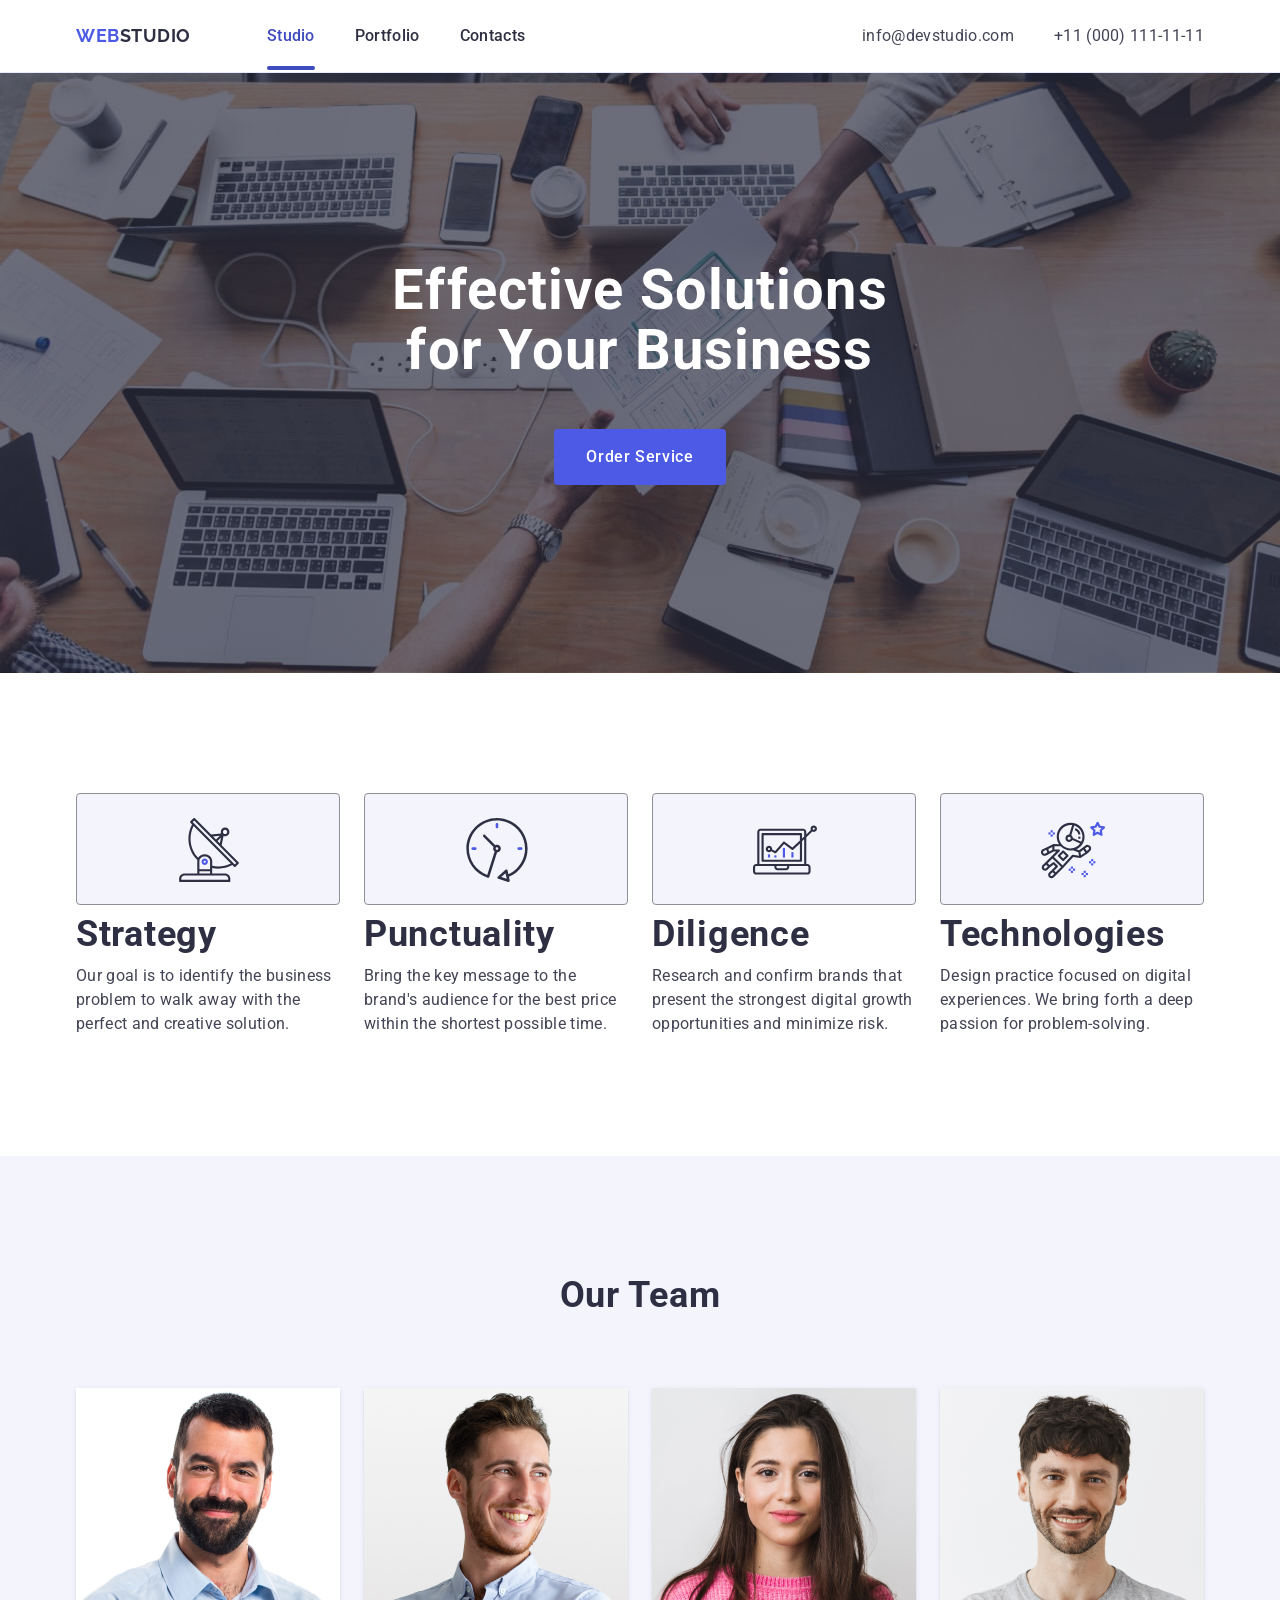
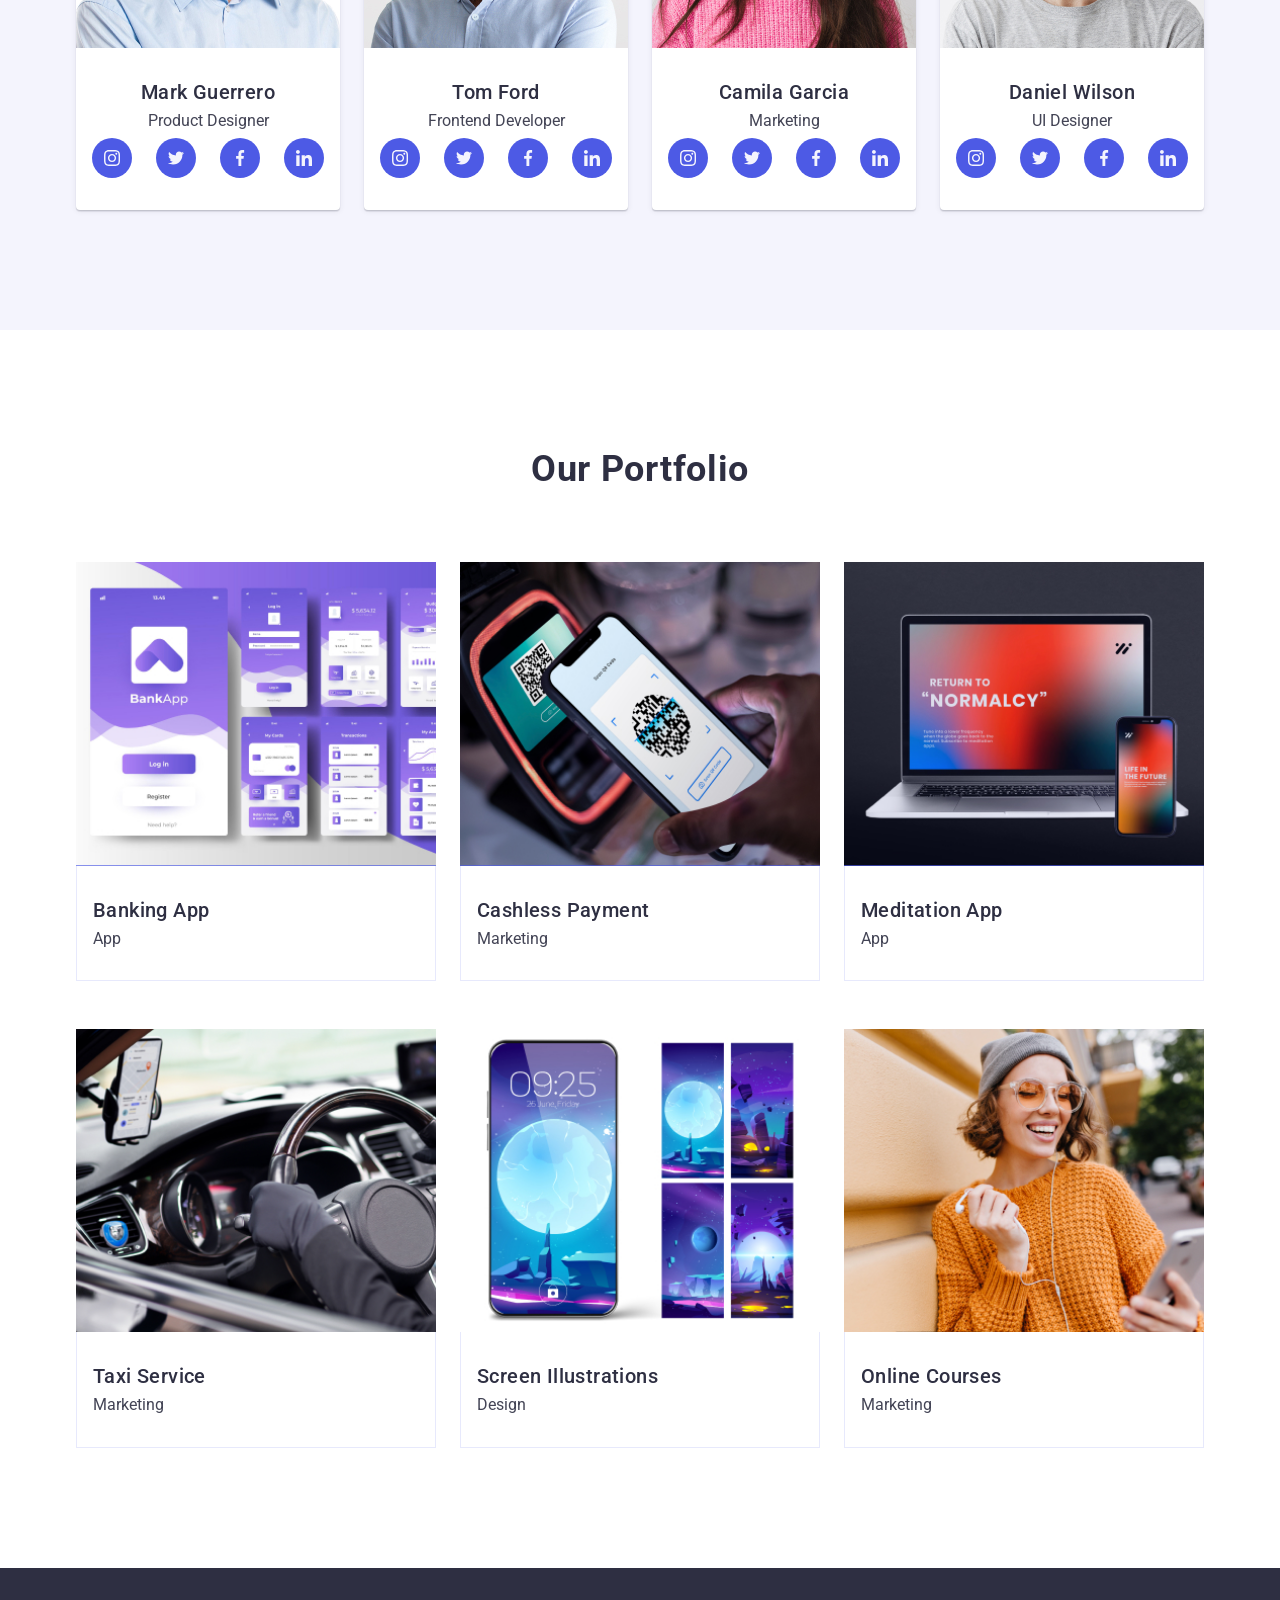
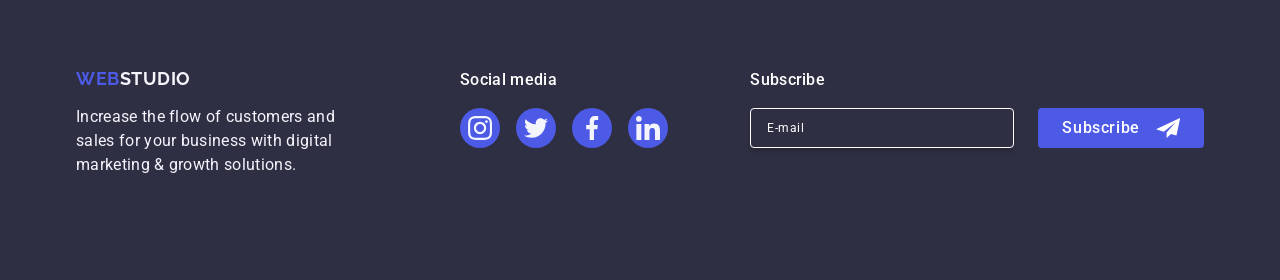
==== commit 099736bf: "column hidden" ====
--- a/index.html
+++ b/index.html
@@ -45,14 +45,14 @@
             </li>
           </ul>
         </address>
-        <button class="menu-icon-hamburger">
+        <!-- <button class="menu-icon-hamburger">
           <svg class="icon-hamburger" width="24" height="24">
             <use href="./images/icons.svg#icon-hamburger"></use>
           </svg>
-        </button>
+        </button> -->
       </div>
       <!-- hamburger -->
-      <div class="menu-hamburger is-open-hamburger">
+      <!-- <div class="menu-hamburger is-open-hamburger">
         <button type="button" class="xbutton">
           <svg class="icon-clouse" width="8" height="8">
             <use href="./images/icons.svg#icon-close"></use>
@@ -129,7 +129,7 @@
             </li>
           </ul>
         </div>
-      </div>
+      </div> -->
     </header>
     <main>
       <section class="hero">
@@ -199,9 +199,9 @@
           <ul class="team-list">
             <li class="team-card">
               <img
-                src="./images/img1.jpg"
                 srcset="./images/img1.jpg x1, 
                 ./images/img1@2x.jpg x2"
+                src="./images/img1.jpg"
                 alt="boared dude"
                 width="264"
                 height="260"
@@ -443,32 +443,34 @@
           <ul class="portfolio-list">
             <li class="portfolio-services">
               <div class="portfolio-picture">
-                <source
-                  media="(max-width: 767px)"
-                  srcset="
-                    ./images/img5-mobile.jpg    1x,
-                    ./images/img5-mobile@2x.jpg 2x
-                  "
-                />
-                <source
-                  media="(min-width: 768px)"
-                  srcset="
-                    ./images/img5-tablet.jpg    1x,
-                    ./images/img5-tablet@2x.jpg 2x
-                  "
-                />
-                <source
-                  media="(min-width: 1158px)"
-                  srcset="
-                    ./images/img5-desktop.jpg    1x,
-                    ./images/img5-desktop@2x.jpg 2x
-                  "
-                />
-                <img
-                  src="./images/img5-desktop.jpg"
-                  alt="banking app"
-                  width="360"
-                />
+                <picture class="portfolio-photo">
+                  <source
+                    media="(max-width: 767px)"
+                    srcset="
+                      ./images/img5-mobile.jpg    1x,
+                      ./images/img5-mobile@2x.jpg 2x
+                    "
+                  />
+                  <source
+                    media="(min-width: 768px)"
+                    srcset="
+                      ./images/img5-tablet.jpg    1x,
+                      ./images/img5-tablet@2x.jpg 2x
+                    "
+                  />
+                  <source
+                    media="(min-width: 1158px)"
+                    srcset="
+                      ./images/img5-desktop.jpg    1x,
+                      ./images/img5-desktop@2x.jpg 2x
+                    "
+                  />
+                  <img
+                    src="./images/img5-desktop.jpg"
+                    alt="banking app"
+                    width="360"
+                  />
+                </picture>
                 <p class="text-portfolio-picture">
                   14 Stylish and User-Friendly App Design Concepts · Task
                   Manager App · Calorie Tracker App · Exotic Fruit Ecommerce App
@@ -482,33 +484,35 @@
             </li>
             <li class="portfolio-services">
               <div class="portfolio-picture">
-                <source
-                  media="(max-width: 767px)"
-                  srcset="
-                    ./images/img6-mobile.jpg    1x,
-                    ./images/img6-mobile@2x.jpg 2x
-                  "
-                />
-                <source
-                  media="(min-width: 768px)"
-                  srcset="
-                    ./images/img6-tablet.jpg    1x,
-                    ./images/img6-tablet@2x.jpg 2x
-                  "
-                />
-                <source
-                  media="(min-width: 1158px)"
-                  srcset="
-                    ./images/img6-desktop.jpg    1x,
-                    ./images/img6-desktop@2x.jpg 2x
-                  "
-                />
+                <picture class="portfolio-photo">
+                  <source
+                    media="(max-width: 767px)"
+                    srcset="
+                      ./images/img6-mobile.jpg    1x,
+                      ./images/img6-mobile@2x.jpg 2x
+                    "
+                  />
+                  <source
+                    media="(min-width: 768px)"
+                    srcset="
+                      ./images/img6-tablet.jpg    1x,
+                      ./images/img6-tablet@2x.jpg 2x
+                    "
+                  />
+                  <source
+                    media="(min-width: 1158px)"
+                    srcset="
+                      ./images/img6-desktop.jpg    1x,
+                      ./images/img6-desktop@2x.jpg 2x
+                    "
+                  />
 
-                <img
-                  src="./images/img6-desktop.jpg"
-                  alt="Cashless Payment"
-                  width="360"
-                />
+                  <img
+                    src="./images/img6-desktop.jpg"
+                    alt="Cashless Payment"
+                    width="360"
+                  />
+                </picture>
                 <p class="text-portfolio-picture">
                   14 Stylish and User-Friendly App Design Concepts · Task
                   Manager App · Calorie Tracker App · Exotic Fruit Ecommerce App
@@ -522,32 +526,34 @@
             </li>
             <li class="portfolio-services">
               <div class="portfolio-picture">
-                <source
-                  media="(max-width: 767px)"
-                  srcset="
-                    ./images/img7-mobile.jpg    1x,
-                    ./images/img7-mobile@2x.jpg 2x
-                  "
-                />
-                <source
-                  media="(min-width: 768px)"
-                  srcset="
-                    ./images/img7-tablet.jpg    1x,
-                    ./images/img7-tablet@2x.jpg 2x
-                  "
-                />
-                <source
-                  media="(min-width: 1158px)"
-                  srcset="
-                    ./images/img7-desktop.jpg    1x,
-                    ./images/img7-desktop@2x.jpg 2x
-                  "
-                />
-                <img
-                  src="./images/img7-desktop.jpg"
-                  alt="Meditation App"
-                  width="360"
-                />
+                <picture class="portfolio-photo">
+                  <source
+                    media="(max-width: 767px)"
+                    srcset="
+                      ./images/img7-mobile.jpg    1x,
+                      ./images/img7-mobile@2x.jpg 2x
+                    "
+                  />
+                  <source
+                    media="(min-width: 768px)"
+                    srcset="
+                      ./images/img7-tablet.jpg    1x,
+                      ./images/img7-tablet@2x.jpg 2x
+                    "
+                  />
+                  <source
+                    media="(min-width: 1158px)"
+                    srcset="
+                      ./images/img7-desktop.jpg    1x,
+                      ./images/img7-desktop@2x.jpg 2x
+                    "
+                  />
+                  <img
+                    src="./images/img7-desktop.jpg"
+                    alt="Meditation App"
+                    width="360"
+                  />
+                </picture>
                 <p class="text-portfolio-picture">
                   14 Stylish and User-Friendly App Design Concepts · Task
                   Manager App · Calorie Tracker App · Exotic Fruit Ecommerce App
@@ -561,33 +567,31 @@
             </li>
             <li class="portfolio-services">
               <div class="portfolio-picture">
-                <source
-                  media="(max-width: 767px)"
-                  srcset="
-                    ./images/img8-mobile.jpg    1x,
-                    ./images/img8-mobile@2x.jpg 2x
-                  "
-                />
-                <source
-                  media="(min-width: 768px)"
-                  srcset="
-                    ./images/img8-tablet.jpg    1x,
-                    ./images/img8-tablet@2x.jpg 2x
-                  "
-                />
-                <source
-                  media="(min-width: 1158px)"
-                  srcset="
-                    ./images/img8-desktop.jpg    1x,
-                    ./images/img8-desktop@2x.jpg 2x
-                  "
-                />
+                <picture class="portfolio-photo">
+                  <source
+                    media="(max-width: 767px)"
+                    srcset="
+                      ./images/img8-mobile.jpg    1x,
+                      ./images/img8-mobile@2x.jpg 2x
+                    " />
+                  <source
+                    media="(min-width: 768px)"
+                    srcset="
+                      ./images/img8-tablet.jpg    1x,
+                      ./images/img8-tablet@2x.jpg 2x
+                    " />
+                  <source
+                    media="(min-width: 1158px)"
+                    srcset="
+                      ./images/img8-desktop.jpg    1x,
+                      ./images/img8-desktop@2x.jpg 2x
+                    " />
 
-                <img
-                  src="./images/img8-desktop.jpg"
-                  alt="Taxi Service"
-                  width="360"
-                />
+                  <img
+                    src="./images/img8-desktop.jpg"
+                    alt="Taxi Service"
+                    width="360"
+                /></picture>
                 <p class="text-portfolio-picture">
                   14 Stylish and User-Friendly App Design Concepts · Task
                   Manager App · Calorie Tracker App · Exotic Fruit Ecommerce App
@@ -602,32 +606,30 @@
             </li>
             <li class="portfolio-services">
               <div class="portfolio-picture">
-                <source
-                  media="(max-width: 767px)"
-                  srcset="
-                    ./images/img9-mobile.jpg    1x,
-                    ./images/img9-mobile@2x.jpg 2x
-                  "
-                />
-                <source
-                  media="(min-width: 768px)"
-                  srcset="
-                    ./images/img9-tablet.jpg    1x,
-                    ./images/img9-tablet@2x.jpg 2x
-                  "
-                />
-                <source
-                  media="(min-width: 1158px)"
-                  srcset="
-                    ./images/img9-desktop.jpg    1x,
-                    ./images/img9-desktop@2x.jpg 2x
-                  "
-                />
-                <img
-                  src="./images/img9-desktop.jpg"
-                  alt="Screen Illustrations"
-                  width="360"
-                />
+                <picture class="portfolio-photo">
+                  <source
+                    media="(max-width: 767px)"
+                    srcset="
+                      ./images/img9-mobile.jpg    1x,
+                      ./images/img9-mobile@2x.jpg 2x
+                    " />
+                  <source
+                    media="(min-width: 768px)"
+                    srcset="
+                      ./images/img9-tablet.jpg    1x,
+                      ./images/img9-tablet@2x.jpg 2x
+                    " />
+                  <source
+                    media="(min-width: 1158px)"
+                    srcset="
+                      ./images/img9-desktop.jpg    1x,
+                      ./images/img9-desktop@2x.jpg 2x
+                    " />
+                  <img
+                    src="./images/img9-desktop.jpg"
+                    alt="Screen Illustrations"
+                    width="360"
+                /></picture>
                 <p class="text-portfolio-picture">
                   14 Stylish and User-Friendly App Design Concepts · Task
                   Manager App · Calorie Tracker App · Exotic Fruit Ecommerce App
@@ -641,33 +643,31 @@
             </li>
             <li class="portfolio-services">
               <div class="portfolio-picture">
-                <source
-                  media="(max-width: 767px)"
-                  srcset="
-                    ./images/img10-mobile.jpg    1x,
-                    ./images/img10-mobile@2x.jpg 2x
-                  "
-                />
-                <source
-                  media="(min-width: 768px)"
-                  srcset="
-                    ./images/img10-tablet.jpg    1x,
-                    ./images/img10-tablet@2x.jpg 2x
-                  "
-                />
-                <source
-                  media="(min-width: 1158px)"
-                  srcset="
-                    ./images/img10-desktop.jpg    1x,
-                    ./images/img10-desktop@2x.jpg 2x
-                  "
-                />
+                <picture class="portfolio-photo">
+                  <source
+                    media="(max-width: 767px)"
+                    srcset="
+                      ./images/img10-mobile.jpg    1x,
+                      ./images/img10-mobile@2x.jpg 2x
+                    " />
+                  <source
+                    media="(min-width: 768px)"
+                    srcset="
+                      ./images/img10-tablet.jpg    1x,
+                      ./images/img10-tablet@2x.jpg 2x
+                    " />
+                  <source
+                    media="(min-width: 1158px)"
+                    srcset="
+                      ./images/img10-desktop.jpg    1x,
+                      ./images/img10-desktop@2x.jpg 2x
+                    " />
 
-                <img
-                  src="./images/img10-desktop.jpg"
-                  alt="Online Courses"
-                  width="360"
-                />
+                  <img
+                    src="./images/img10-desktop.jpg"
+                    alt="Online Courses"
+                    width="360"
+                /></picture>
                 <p class="text-portfolio-picture">
                   14 Stylish and User-Friendly App Design Concepts · Task
                   Manager App · Calorie Tracker App · Exotic Fruit Ecommerce App
--- a/css/styles.css
+++ b/css/styles.css
@@ -20,7 +20,7 @@
   --dairy: #fcfcfc;
 }
 body {
-  font-family: var(--font-family);
+  font-family: 'Roboto', sans-serif;
   background-color: var(--white);
   color: var(--slate);
 }
@@ -33,262 +33,18 @@
 p {
   margin: 0;
 }
-p {
-  font-size: 16px;
-  line-height: 1.5;
-  letter-spacing: 0.02em;
-}
-ul {
-  list-style-type: none;
-  margin: 0;
-  padding-left: 0;
-}
-img {
-  display: block;
-  width: 100%;
-  height: auto;
-}
-
 .container {
-  width: 320px;
-  padding-left: 16px;
-  padding-right: 16px;
-  margin-left: auto;
+  width: 1158px;
   margin: 0 auto;
-}
-
+  padding-left: 15px;
+  padding-right: 15px;
+  /* padding: 0 15px; */
+}
 .container-footer {
   display: flex;
   align-items: baseline;
 }
-section {
-  padding-top: 120px;
-  padding-bottom: 120px;
-}
-.header-container {
-  display: flex;
-  align-items: center;
-  justify-content: space-between;
-}
-.header-box {
-  border-bottom: 1px solid var(--cornflower);
-  box-shadow: 0 1px 6px 0 rgba(46, 47, 66, 0.08),
-    0 1px 1px 0 rgba(46, 47, 66, 0.16), 0 2px 1px 0 rgba(46, 47, 66, 0.08);
-}
-.navigation {
-  display: flex;
-  align-items: center;
-}
-.logo {
-  font-family: var(--second-family);
-  font-weight: 700;
-  font-size: 18px;
-  line-height: 1.17;
-  letter-spacing: 0.03em;
-  text-transform: uppercase;
-  color: var(--iris);
-  text-decoration: none;
-  display: flex;
-  padding-top: 16px;
-  padding-bottom: 16px;
-  padding-left: 0;
-}
-.logo .logo-dark {
-  color: var(--navy-blue);
-}
-.navigation-link {
-  font-weight: 500;
-  line-height: 1.5;
-  letter-spacing: 0.02em;
-  color: var(--navy-blue);
-  text-decoration: none;
-  padding: 24px 0;
-  font-style: normal;
-  font-size: 16px;
-  position: relative;
-  transition: color 250ms cubic-bezier(0.4, 0, 0.2, 1);
-}
-.navigation-link:hover {
-  color: var(--ocean);
-}
-.navigation-link:focus {
-  color: var(--ocean);
-}
-.kontact {
-  font-style: normal;
-}
-.navigation-list-menu {
-  display: none;
-}
-.navigation-list-address {
-  display: none;
-}
-.kontact-list {
-  font-size: 12px;
-  font-style: normal;
-  line-height: 1.17;
-  letter-spacing: 0.04em;
-  color: var(--slate);
-  text-decoration: none;
-  transition: color 250ms cubic-bezier(0.4, 0, 0.2, 1);
-}
-.kontact-list:hover,
-.kontact-list:focus {
-  color: var(--ocean);
-}
-.kontact-list:active {
-  color: var(--ocean);
-}
-/* ---------------------------------------------hamburger */
-.icon-hamburger {
-  fill: #2f2f37;
-  cursor: pointer;
-}
-.menu-hamburger {
-  position: fixed;
-  top: 0;
-  left: 0;
-  height: 100%;
-  width: 100%;
-  z-index: 100;
-  background-color: #fff;
-  padding-top: 72px;
-  padding-left: 16px;
-  padding-bottom: 40px;
-  padding-right: 24px;
-  display: flex;
-  flex-direction: column;
-  justify-content: space-between;
-  transition: transform 250ms cubic-bezier(0.4, 0, 0.2, 1);
-  transform: translateX(100%);
-}
-.social-media-hambrurger {
-  display: flex;
-  flex-direction: row;
-  justify-content: space-between;
-  margin-top: 48px;
-}
-.navigation-list-menu.hamburger {
-  display: flex;
-  flex-direction: column;
-  padding: 0;
-  gap: 40px;
-}
-.navigation-link.current {
-  color: var(--ocean);
-}
-.current::after {
-  content: '';
-  opacity: 0;
-  visibility: hidden;
-  pointer-events: none;
-}
-
-.navigation-list-address.hamburger {
-  display: flex;
-  flex-direction: column;
-  gap: 24px;
-  padding: 0;
-}
-.navigation-link.hamburger {
-  font-size: 36px;
-  font-weight: 700;
-  line-height: 1.2;
-  letter-spacing: 0.02em;
-  text-transform: capitalize;
-  padding: 0;
-}
-.kontact-list.hamburger {
-  font-weight: 500;
-  font-size: 20px;
-  line-height: 1.2;
-  letter-spacing: 0.02em;
-}
-.menu-hamburger.is-open-hamburger {
-  transform: translateX(0);
-}
-.menu-icon-hamburger {
-  background-color: transparent;
-  border: none;
-  padding: 0;
-  line-height: 0;
-}
-.is-hidden {
-  opacity: 0;
-  visibility: hidden;
-  pointer-events: none;
-}
-/* ------------------------------------------- */
-.hero {
-  background-image: linear-gradient(
-      rgba(46, 47, 66, 0.7),
-      rgba(46, 47, 66, 0.7)
-    ),
-    url(../images/office-mobile.jpg);
-  max-width: 320px;
-  background-position: center;
-  background-repeat: no-repeat;
-  background-size: cover;
-  background-color: rgb(46, 47, 66);
-  text-align: center;
-  padding: 72px 0;
-  margin: 0 auto;
-}
-.header-title {
-  font-size: 36px;
-  line-height: 1.07;
-  letter-spacing: 0.02em;
-  font-weight: 700;
-  color: var(--white);
-  max-width: 200px;
-  margin: 0 auto;
-  margin-bottom: 48px;
-}
-.main-button {
-  background-color: var(--iris);
-  font-family: 'Roboto', sans-serif;
-  font-weight: 500;
-  font-size: 16px;
-  line-height: 1.5;
-  letter-spacing: 0.04em;
-  color: var(--white);
-  cursor: pointer;
-  display: block;
-  border-radius: 4px;
-  border: none;
-  min-width: 169px;
-  margin: 0 auto;
-  height: 56px;
-  transition: background-color 250ms cubic-bezier(0.4, 0, 0.2, 1);
-}
-.main-button:hover {
-  background-color: var(--ocean);
-}
-.main-button:focus {
-  background-color: var(--ocean);
-}
-.main-button:active {
-  background-color: var(--ocean);
-}
-/* -------------------------------------------------------- */
-.column-container {
-  padding: 96px 0;
-}
-.column-list {
-  display: flex;
-  flex-direction: column;
-  row-gap: 72px;
-}
-.column-item {
-  width: 100%;
-  gap: 72px;
-}
-.column-field {
-  display: none;
-}
-.column-text {
-  font-weight: 500;
-}
+
 .visually-hidden {
   position: absolute;
   width: 1px;
@@ -301,12 +57,218 @@
   clip: rect(0 0 0 0);
   overflow: hidden;
 }
-/* -------------------------------------------------------------- */
+ul {
+  list-style-type: none;
+  margin: 0;
+  padding-left: 0;
+}
+img {
+  display: block;
+  max-width: 100%;
+  height: auto;
+}
+
+.logo {
+  font-family: var(--second-family);
+  font-weight: 700;
+  font-size: 18px;
+  line-height: 117%;
+  letter-spacing: 0.03em;
+  text-transform: uppercase;
+  color: var(--iris);
+  text-decoration: none;
+  display: flex;
+  margin-right: 76px;
+}
+.logo-second {
+  display: inline-block;
+  margin-bottom: 16px;
+}
+.logo-dark {
+  color: var(--navy-blue);
+}
+.header-box {
+  border-bottom: 1px solid var(--cornflower);
+  box-shadow: 0 1px 6px 0 rgba(46, 47, 66, 0.08),
+    0 1px 1px 0 rgba(46, 47, 66, 0.16), 0 2px 1px 0 rgba(46, 47, 66, 0.08);
+  background: var(--white);
+}
+.header-container {
+  display: flex;
+  align-items: center;
+  justify-content: space-between;
+  /* padding: 24px 0; */
+}
+.navigation {
+  display: flex;
+  align-items: center;
+  justify-content: space-between;
+}
+.navigation-list-menu {
+  display: flex;
+  padding: 24px 0;
+  gap: 40px;
+}
+.navigation-list-address {
+  display: flex;
+  padding: 24px 0;
+  gap: 40px;
+}
+.navigation-link {
+  font-weight: 500;
+  line-height: 1.5;
+  letter-spacing: 0.02em;
+  color: var(--navy-blue);
+  text-decoration: none;
+  padding: 24px 0;
+  transition: color 250ms cubic-bezier(0.4, 0, 0.2, 1);
+}
+.navigation-link:hover {
+  color: var(--ocean);
+}
+.navigation-link:focus {
+  color: var(--ocean);
+}
+.kontact {
+  font-style: normal;
+}
+.kontact-list {
+  font-size: 16px;
+  line-height: 1.5;
+  letter-spacing: 0.02em;
+  color: var(--slate);
+  text-decoration: none;
+  transition: color 250ms cubic-bezier(0.4, 0, 0.2, 1);
+}
+
+.kontact-list:hover,
+.kontact-list:focus {
+  color: var(--ocean);
+}
+.current {
+  position: relative;
+  color: var(--ocean);
+}
+.current::after {
+  content: '';
+  background-color: var(--ocean);
+  width: 100%;
+  height: 4px;
+  left: 0;
+  bottom: -1px;
+  border-radius: 2px;
+  position: absolute;
+}
+.hero {
+  background-image: linear-gradient(var(--grey), var(--grey)),
+    url(../images/office-desktop.jpg);
+  max-width: 1440px;
+  background-position: center;
+  background-repeat: no-repeat;
+  background-size: cover;
+  background-color: var(--navy-blue);
+  text-align: center;
+  padding: 188px 0;
+  margin: 0 auto;
+}
+.header-title {
+  font-size: 56px;
+  line-height: 1.07;
+  letter-spacing: 0.02em;
+  font-weight: 700;
+  color: var(--white);
+  max-width: 496px;
+  margin: 0 auto;
+  margin-bottom: 48px;
+}
+.main-button {
+  background-color: var(--iris);
+  font-family: 'Roboto', sans-serif;
+  font-weight: 500;
+  font-size: 16px;
+  line-height: 1.5;
+  letter-spacing: 0.04em;
+  color: var(--white);
+  cursor: pointer;
+  display: block;
+  border-radius: 4px;
+  border: none;
+  padding: 16px 32px;
+  min-width: 169px;
+  margin: 0 auto;
+  height: 56px;
+  transition: background-color 250ms cubic-bezier(0.4, 0, 0.2, 1);
+}
+.main-button:hover {
+  background-color: var(--ocean);
+}
+.main-button:focus {
+  background-color: var(--ocean);
+}
+section {
+  padding-top: 120px;
+  padding-bottom: 120px;
+}
+.column-container {
+  padding: 120px 0;
+}
+.column-list {
+  display: flex;
+  gap: 24px;
+}
+.column-item {
+  width: calc((100% - 72px) / 4);
+}
+.column-title {
+  font-family: 'Roboto', sans-serif;
+  font-weight: 500;
+  font-size: 20px;
+  line-height: 1.2;
+  letter-spacing: 0.02em;
+  color: var(--navy-blue);
+  margin-bottom: 8px;
+}
+.column-text {
+  line-height: 1.5;
+  letter-spacing: 0.02em;
+  color: var(--slate);
+}
+.column-field {
+  border: 1px solid #8e8f99;
+  border-radius: 4px;
+  width: 264px;
+  height: 112px;
+  background: var(--cloud);
+  margin-bottom: 8px;
+  position: relative;
+  display: flex;
+  align-items: center;
+  justify-content: center;
+}
+.column-field-icon {
+  z-index: 999;
+  position: absolute;
+  top: 24px;
+  left: 100px;
+}
+/* Our team----------------------------------------------------- */
+.team {
+  background-color: var(--cloud);
+}
+.header-team {
+  font-family: 'Roboto', sans-serif;
+  font-weight: 700;
+  font-size: 36px;
+  line-height: 1.11;
+  letter-spacing: 0.02em;
+  text-transform: capitalize;
+  text-align: center;
+  color: var(--navy-blue);
+  margin-bottom: 72px;
+}
 .team-list {
   display: flex;
-  flex-wrap: wrap;
-  justify-content: center;
-  row-gap: 72px;
+  gap: 24px;
 }
 .team-card {
   background-color: var(--white);
@@ -314,42 +276,57 @@
   text-align: center;
   box-shadow: 0 2px 1px 0 rgba(46, 47, 66, 0.08),
     0 1px 1px 0 rgba(46, 47, 66, 0.16), 0 1px 6px 0 rgba(46, 47, 66, 0.08);
+  /* calc: ((100%-72px)/4); */
 }
 .card-caption {
   padding: 32px 0;
 }
-.team {
-  background-color: var(--cloud);
-  padding: 96px 0;
-}
-.text {
-  font-size: 16px;
-  line-height: 1.5;
-  letter-spacing: 0.02em;
-  color: var(--slate);
-  text-align: center;
-}
 
 .traling-icons {
   display: flex;
   justify-content: center;
   gap: 24px;
-  margin: 9px 16px 0px 16px;
-}
+  margin: 8px 16px 0px 16px;
+}
+
+.icon-cirkle {
+  width: 40px;
+  height: 40px;
+}
+
+.social-media-link {
+  width: 100%;
+  height: 100%;
+  transition: background-color 250ms cubic-bezier(0.4, 0, 0.2, 1);
+  background-color: #4d5ae5;
+  border-radius: 50%;
+  display: flex;
+  align-items: center;
+  justify-content: center;
+}
+
 .social-media-link:hover,
 .social-media-link:focus {
   background-color: var(--ocean);
 }
-/* -------------------------------------------------------------- */
+
+.icon-social-media {
+  fill: var(--cloud);
+}
+/* Our portfolio----------------------------------------------------------- */
+.titles {
+  font-weight: 500;
+  font-size: 20px;
+  line-height: 1.2;
+  letter-spacing: 0.02em;
+  color: var(--navy-blue);
+  margin-bottom: 8px;
+}
 .portfolio-list {
   display: flex;
   flex-wrap: wrap;
   column-gap: 24px;
   row-gap: 48px;
-  margin: 0 auto;
-}
-.portfolio-block {
-  padding: 96px 0;
 }
 .portfolio-card {
   border: 1px solid var(--cornflower);
@@ -357,13 +334,14 @@
   padding: 32px 16px;
 }
 .portfolio-services {
-  width: 100%;
+  width: calc((100% - 48px) / 3);
   transition: box-shadow 250ms cubic-bezier(0.4, 0, 0.2, 1);
 }
 .portfolio-services:hover,
 .portfolio-services:focus {
   box-shadow: 0 2px 1px 0 rgba(46, 47, 66, 0.08),
     0 1px 1px 0 rgba(46, 47, 66, 0.16), 0 1px 6px 0 rgba(46, 47, 66, 0.08);
+  background: var(--white);
 }
 .text-portfolio-picture {
   font-size: 16px;
@@ -387,59 +365,32 @@
 .portfolio-services:focus .text-portfolio-picture {
   transform: translateY(0%);
 }
-/* -------------------------------------------------------------------- */
-.column-title {
-  line-height: 1.2;
-  letter-spacing: 0.02em;
-  color: var(--navy-blue);
-  margin-bottom: 8px;
-}
-.column-title.mobile-titles {
-  font-size: 36px;
-  font-weight: 700;
-  text-align: center;
-}
-.header-team {
-  font-weight: 700;
-  font-size: 36px;
-  line-height: 1.11;
-  letter-spacing: 0.02em;
-  text-transform: capitalize;
-  text-align: center;
-  color: var(--navy-blue);
-  margin-bottom: 72px;
-}
-/* ----------------------------------------------------------------------------- */
-.container-footer {
-  flex-direction: column;
-  align-items: center;
-  gap: 72px;
-}
-.logo-second {
-  display: block;
-  margin-right: 0;
-  margin-bottom: 16px;
-  align-content: center;
-  text-align: center;
-  padding: 0;
-}
-.logo.logo-bright {
+/* stopka--------------------------------------------------------------- */
+.footer {
+  background: var(--navy-blue);
   color: var(--cloud);
+  line-height: 1.5;
+  letter-spacing: 0.02em;
+  height: 312px;
+  padding: 100px 0;
 }
 .footer-text {
+  /* line-height: 1.5;
+  letter-spacing: 0.02em; */
   color: var(--cloud);
   display: block;
   flex-wrap: wrap;
-  width: 100%;
-}
-
-.footer {
-  background-color: var(--navy-blue);
-  padding: 96px 0;
+  width: 264px;
+}
+.logo-bright {
+  color: var(--cloud);
+  margin-bottom: 16px;
 }
 .fotter-section-logo {
-  margin: 0 auto;
-}
+  margin-right: 120px;
+}
+/* .footer-section-social-media {
+} */
 .footer-social-media-title {
   font-family: var(--font-family);
   font-weight: 500;
@@ -448,8 +399,6 @@
   letter-spacing: 0.02em;
   color: var(--white);
   margin-bottom: 16px;
-  display: block;
-  text-align: center;
 }
 .icon-footer {
   display: flex;
@@ -458,6 +407,14 @@
 .social-media-backlight:hover,
 .social-media-backlight:focus {
   background-color: var(--green);
+}
+/* ---------------------------------------------- */
+.footer-subscribe {
+  margin-left: auto;
+}
+.footer-subscribe-form {
+  display: flex;
+  gap: 24px;
 }
 .input-footer {
   border: 1px solid var(--white);
@@ -465,45 +422,33 @@
   width: 264px;
   height: 40px;
   color: var(--white);
-  padding-left: 16px;
+  padding: 8px 16px;
   font-family: var(--font-family);
   font-weight: 400;
   font-size: 12px;
-  line-height: 2;
+  line-height: 200%;
   letter-spacing: 0.04em;
   outline: none;
   align-content: center;
   align-items: baseline;
   background-color: transparent;
   box-shadow: 0 4px 4px 0 rgba(0, 0, 0, 0.15);
-  opacity: 0.3;
 }
 .input-footer::placeholder {
+  color: var(--white);
   font-size: 12px;
-  font-weight: 400;
-  line-height: 2;
-  opacity: 0.6;
-}
-.footer-subscribe {
-  margin: 0;
-}
-.footer-subscribe-form {
-  display: flex;
-  flex-direction: column;
-  justify-content: center;
-  margin: 0 auto;
-  gap: 16px;
 }
 .subscribe-button {
   border-radius: 4px;
   padding: 8px 24px;
   min-width: 165px;
   height: 40px;
-  background-color: var(--iris);
+  background: var(--iris);
   font-family: var(--font-family);
   font-weight: 500;
   font-size: 16px;
   line-height: 1.5;
+  letter-spacing: 0.04em;
   border: none;
   text-align: center;
   color: var(--white);
@@ -512,33 +457,13 @@
   display: flex;
   align-items: center;
   justify-content: center;
-  margin: 0 auto;
-}
-
+}
 .subscribe-button-icon {
   fill: var(--white);
   margin-left: 16px;
   transition: fill 250ms cubic-bezier(0.4, 0, 0.2, 1);
 }
-/* ----------------------------------------------------------------------------- */
-.icon-cirkle {
-  width: 40px;
-  height: 40px;
-}
-.social-media-link {
-  width: 100%;
-  height: 100%;
-  transition: background-color 250ms cubic-bezier(0.4, 0, 0.2, 1);
-  background-color: #4d5ae5;
-  border-radius: 50%;
-  display: flex;
-  align-items: center;
-  justify-content: center;
-}
-.icon-social-media {
-  fill: var(--cloud);
-}
-/* -------------------------------------------------------------------------- */
+/* --------modal--modal------------------------------------ */
 .backdrop {
   position: fixed;
   top: 0;
@@ -552,49 +477,62 @@
   visibility: hidden;
   pointer-events: none;
 }
-.backdrop.is-open {
+/* .backdrop.is-open {
   opacity: 1;
   visibility: visible;
   pointer-events: auto;
-}
-/* ------------------------------------------------------------------------- */
+} */
 .modal {
-  position: fixed;
+  position: absolute;
   top: 50%;
   left: 50%;
   transform: translate(-50%, -50%);
-  width: 288px;
-  min-height: 623px;
+  width: 408px;
+  min-height: 584px;
   background: var(--dairy);
   box-shadow: 0px 1px 1px rgba(0, 0, 0, 0.14), 0px 1px 3px rgba(0, 0, 0, 0.12),
     0px 2px 1px rgba(0, 0, 0, 0.2);
   border-radius: 4px;
   transition: transform 250ms cubic-bezier(0.4, 0, 0.2, 1);
-  padding: 72px 16px 24px 16px;
-}
-.contact-form {
-  display: flex;
-  flex-direction: column;
-}
+  padding: 72px 24px 24px 24px;
+}
+.xbutton {
+  position: absolute;
+  border-radius: 50%;
+  width: 24px;
+  height: 24px;
+  top: 24px;
+  right: 24px;
+  fill: var(--navy-blue);
+  background-color: var(--cornflower);
+  border: 1px solid rgba(0, 0, 0, 0.1);
+  transition: background-color 250ms cubic-bezier(0.4, 0, 0.2, 1),
+    border 250ms cubic-bezier(0.4, 0, 0.2, 1);
+  display: flex;
+  align-items: center;
+  justify-content: center;
+  padding: 0;
+  cursor: pointer;
+}
+.xbutton:active,
+.xbutton:hover,
+.xbutton:focus {
+  background-color: var(--ocean);
+  border: none;
+  fill: var(--white);
+}
+
 .modal-title {
   text-align: center;
   color: var(--navy-blue);
   font-weight: 500;
+  line-height: 1.5;
+  letter-spacing: 0.02em;
   margin-bottom: 16px;
 }
-.form-area {
-  margin-bottom: 8px;
-}
-.last {
-  margin-bottom: 16px;
-}
-.area {
-  position: relative;
-  width: 100%;
-  height: 40px;
-}
-.form-area:focus-within {
-  border-color: var(--iris);
+.contact-form {
+  display: flex;
+  flex-direction: column;
 }
 .icon-form {
   position: absolute;
@@ -606,35 +544,6 @@
 }
 .form-area:focus-within .icon-form {
   fill: var(--iris);
-}
-.form-description {
-  font-family: var(--font-family);
-  font-weight: 400;
-  font-size: 12px;
-  line-height: 1.17;
-  letter-spacing: 0.04em;
-  color: var(--light-slate);
-  display: block;
-  margin-bottom: 4px;
-  padding: 0;
-}
-.form-input {
-  border: 1px solid var(--navy-blue-modal);
-  border-radius: 4px;
-  width: 100%;
-  height: 40px;
-  font-family: var(--font-family);
-  font-weight: 400;
-  font-size: 18px;
-  line-height: 1.17;
-  letter-spacing: 0.04em;
-  background-color: transparent;
-  padding-left: 38px;
-  outline: transparent;
-  transition: border-color 250ms cubic-bezier(0.4, 0, 0.2, 1);
-}
-.form-input:focus {
-  border-color: var(--iris);
 }
 .styled-text-area {
   width: 100%;
@@ -656,27 +565,48 @@
 .styled-text-area:focus-within {
   border-color: var(--iris);
 }
-.styled-text-area::placeholder {
+.form-area {
+  margin-bottom: 8px;
+}
+.form-area:focus-within {
+  border-color: var(--iris);
+}
+.last {
+  margin-bottom: 16px;
+}
+.area {
+  position: relative;
+  width: 100%;
+  height: 40px;
+}
+.form-description {
   font-family: var(--font-family);
   font-weight: 400;
   font-size: 12px;
-  line-height: 1.7;
+  line-height: 1.17;
   letter-spacing: 0.04em;
-  color: var(--navy-blue-modal);
-}
-.privacy-policy-checkbox {
-  display: flex;
-  margin-bottom: 24px;
-}
-.checkbox {
-  border-radius: 2px;
+  color: var(--light-slate);
+  display: block;
+  margin-bottom: 4px;
+  padding: 0;
+}
+.form-input {
   border: 1px solid var(--navy-blue-modal);
-  width: 16px;
-  height: 16px;
-  margin-right: 8px;
-}
-.checkbox:active {
-  background-color: var(--ocean);
+  border-radius: 4px;
+  width: 100%;
+  height: 40px;
+  font-family: var(--font-family);
+  font-weight: 400;
+  font-size: 18px;
+  line-height: 1.17;
+  letter-spacing: 0.04em;
+  background-color: transparent;
+  padding-left: 38px;
+  outline: transparent;
+  transition: border-color 250ms cubic-bezier(0.4, 0, 0.2, 1);
+}
+.form-input:focus {
+  border-color: var(--iris);
 }
 .send-button {
   min-width: 169px;
@@ -696,33 +626,19 @@
   padding: 16px 32px;
   margin: 0 auto;
 }
-.xbutton {
-  position: absolute;
-  border-radius: 50%;
-  width: 24px;
-  height: 24px;
-  top: 24px;
-  right: 24px;
-  fill: var(--navy-blue);
-  background-color: var(--cornflower);
-  border: 1px solid rgba(0, 0, 0, 0.1);
-  transition: background-color 250ms cubic-bezier(0.4, 0, 0.2, 1),
-    border 250ms cubic-bezier(0.4, 0, 0.2, 1);
-  display: flex;
-  align-items: center;
-  justify-content: center;
-  padding: 0;
-  cursor: pointer;
-}
-.xbutton:active,
-.xbutton:hover,
-.xbutton:focus {
-  background-color: var(--ocean);
-  border: none;
-  fill: var(--white);
-}
-.icon-close {
-  transition: fill 250ms cubic-bezier(0.4, 0, 0.2, 1);
+.privacy-policy-checkbox {
+  display: flex;
+  margin-bottom: 24px;
+}
+.checkbox {
+  border-radius: 2px;
+  border: 1px solid rgba(46, 47, 66, 0.4);
+  width: 16px;
+  height: 16px;
+  margin-right: 8px;
+}
+.checkbox:active {
+  background-color: #404bbf;
 }
 .privacy {
   width: 16px;
@@ -743,73 +659,48 @@
 .check {
   cursor: pointer;
 }
-
 .check:checked + .form-description span {
   background-color: var(--ocean);
   border: none;
   fill: var(--cloud);
 }
-
-@media (min-resolution: 192dpi) {
-  .hero {
-    background-image: linear-gradient var(--grey),
-      var(--grey) url(../images/office-mobile@2k.jpg);
-  }
-}
-/* -----------------------------------------------------------------------T */
-@media (max-width: 768px) {
+.icon-close {
+  transition: fill 250ms cubic-bezier(0.4, 0, 0.2, 1);
+}
+/* ================================================= MOBILE 👇 ========================================= */
+@media screen and (max-width: 767px) {
+  .container {
+    max-width: 320px;
+    padding-left: 16px;
+    padding-right: 16px;
+    margin-left: auto;
+    margin: 0 auto;
+  }
+  .column-container {
+    padding: 96px 0;
+  }
+  .column-list {
+    display: flex;
+    flex-direction: column;
+    row-gap: 72px;
+  }
+  .column-item {
+    width: 100%;
+    gap: 72px;
+  }
+  .column-field {
+    display: none;
+  }
+
+  .column-text {
+    font-weight: 500;
+  }
+}
+
+/* ================================================= TABLET 👇 ========================================= */
+@media screen and (min-width: 768px) {
   .container {
     max-width: 768px;
-  }
-
-  .navigation-list-address {
-    display: flex;
-    flex-wrap: wrap;
-    gap: 12px;
-    justify-content: flex-end;
-  }
-  .navigation-list-menu {
-    display: flex;
-    font-weight: 500;
-    font-size: 16px;
-    line-height: 1.5;
-    letter-spacing: 0.02em;
-    padding: 24px 0;
-    gap: 40px;
-  }
-  .current {
-    position: relative;
-    color: var(--ocean);
-  }
-  .current::after {
-    content: '';
-    background-color: var(--ocean);
-    width: 100%;
-    height: 4px;
-    left: 0;
-    bottom: -1px;
-    border-radius: 2px;
-    position: absolute;
-    opacity: 1;
-    visibility: visible;
-    pointer-events: auto;
-  }
-  .logo {
-    margin-right: 120px;
-  }
-  .menu-hamburger,
-  .menu-icon-hamburger {
-    display: none;
-  }
-  .hero {
-    background-image: linear-gradient var(--grey), var(--grey),
-      url(../images/office-tablet.jpg;);
-    max-width: 768px;
-    padding: 112px 0;
-  }
-  .header-title {
-    font-size: 56px;
-    max-width: 496px;
   }
   .column-container {
     padding: 96px 0;
@@ -819,6 +710,9 @@
     flex-wrap: wrap;
     column-gap: 24px;
   }
+  .column-field {
+    display: none;
+  }
   .column-item {
     width: calc((100% - 24px) / 2);
     gap: 72px;
@@ -828,115 +722,13 @@
     font-weight: 700;
     text-align: left;
   }
-  .team-list {
-    flex-wrap: wrap;
-    justify-content: center;
-    margin: 0 auto;
-    column-gap: 24px;
-    row-gap: 64px;
-  }
-  .portfolio-block {
-    padding: 96px 0;
-  }
-  .portfolio-list {
-    flex-wrap: wrap;
-    justify-content: center;
-    margin: 0 auto;
-    column-gap: 24px;
-    row-gap: 72px;
-  }
-  .portfolio-services {
-    width: calc((100% - 24px) / 2);
-  }
-  .container-footer {
-    flex-direction: row;
-    flex-wrap: wrap;
-    justify-content: flex-start;
-    column-gap: 24px;
-    row-gap: 72px;
-    align-items: baseline;
-    max-width: 530px;
-  }
-  .fotter-section-logo {
-    margin: 0;
-  }
-  .footer-text {
-    width: 264px;
-    font-weight: 400;
-    font-size: 16px;
-    line-height: 1.5;
-    letter-spacing: 0.02em;
-  }
-  .footer-subscribe {
-    margin-left: auto;
-  }
-  .footer-subscribe-form {
-    display: flex;
-    flex-direction: row;
-    gap: 24px;
-  }
-  .logo-second {
-    display: block;
-    margin-right: 0;
-    text-align: left;
-  }
-  .footer-subscribe {
-    margin: 0;
-  }
-  .footer-social-media-title {
-    text-align: left;
-  }
-  .input-footer {
-    opacity: 0.3;
-  }
-  .input-footer::placeholder {
-    font-weight: 400;
-    font-size: 12px;
-    line-height: 2;
-    opacity: 0.6;
-  }
-  .modal {
-    width: 408px;
-    min-height: 584px;
-  }
-}
-@media (min-width: 768px) and (min-resolution: 192dpi) {
-  .blue-box {
-    background-image: linear-gradient var(--grey), var(--grey),
-      url(../images/office-tablet@2k.jpg);
-  }
-}
-/* ------------------------------------------------------------------ */
-@media (min-width: 1158px) {
+}
+/* ================================================= DESKTOP 👇 ========================================= */
+@media screen and (min-width: 1158px) {
   .container {
     max-width: 1158px;
     padding-left: 15px;
     padding-right: 15px;
-  }
-  .logo {
-    margin-right: 76px;
-    padding: 0;
-  }
-  .navigation-list-menu,
-  .navigation-list-address {
-    flex-direction: row;
-  }
-  .navigation-list-address {
-    gap: 40px;
-    padding: 24px 0;
-    margin-right: 0;
-    justify-content: flex-end;
-  }
-  .kontact-list {
-    font-size: 16px;
-    line-height: 1.5;
-    letter-spacing: 0.02em;
-  }
-  .hero {
-    background-image: linear-gradient var(--grey), var(--grey),
-      url(../images/office-desktop.jpg);
-    max-width: 1440px;
-    padding: 188px 0;
   }
   .column-container {
     padding: 120px 0;
@@ -965,59 +757,4 @@
   .column-text {
     font-weight: inherit;
   }
-  .team {
-    padding: 120px 0;
-  }
-  .column-title.mobile-titles {
-    font-size: 20px;
-    font-weight: 500;
-  }
-  .portfolio-list {
-    column-gap: 24px;
-    row-gap: 48px;
-  }
-  .portfolio-services {
-    width: calc((100% - 48px) / 3);
-  }
-  .container-footer {
-    flex-direction: row;
-    flex-wrap: nowrap;
-    align-items: baseline;
-  }
-  .footer {
-    height: 312px;
-    padding: 100px 0;
-  }
-  .fotter-section-logo {
-    margin-right: 120px;
-  }
-  .footer-subscribe {
-    margin-left: auto;
-  }
-  .logo-second {
-    display: inline-block;
-    margin-bottom: 16px;
-    text-align: left;
-  }
-  .input-footer::placeholder {
-    color: var(--white);
-    opacity: 1;
-  }
-  .footer-text {
-    width: 264px;
-  }
-  .input-footer {
-    opacity: 1;
-  }
-  .modal {
-    width: 408px;
-    min-height: 584px;
-    padding: 72px 24px 24px 24px;
-  }
-}
-@media (min-width: 1158px) and (min-resolution: 192dpi) {
-  .blue-box {
-    background-image: linear-gradient var(--grey), var(--grey),
-      url(../images/office-desktop@2k.jpg);
-  }
-}
+}
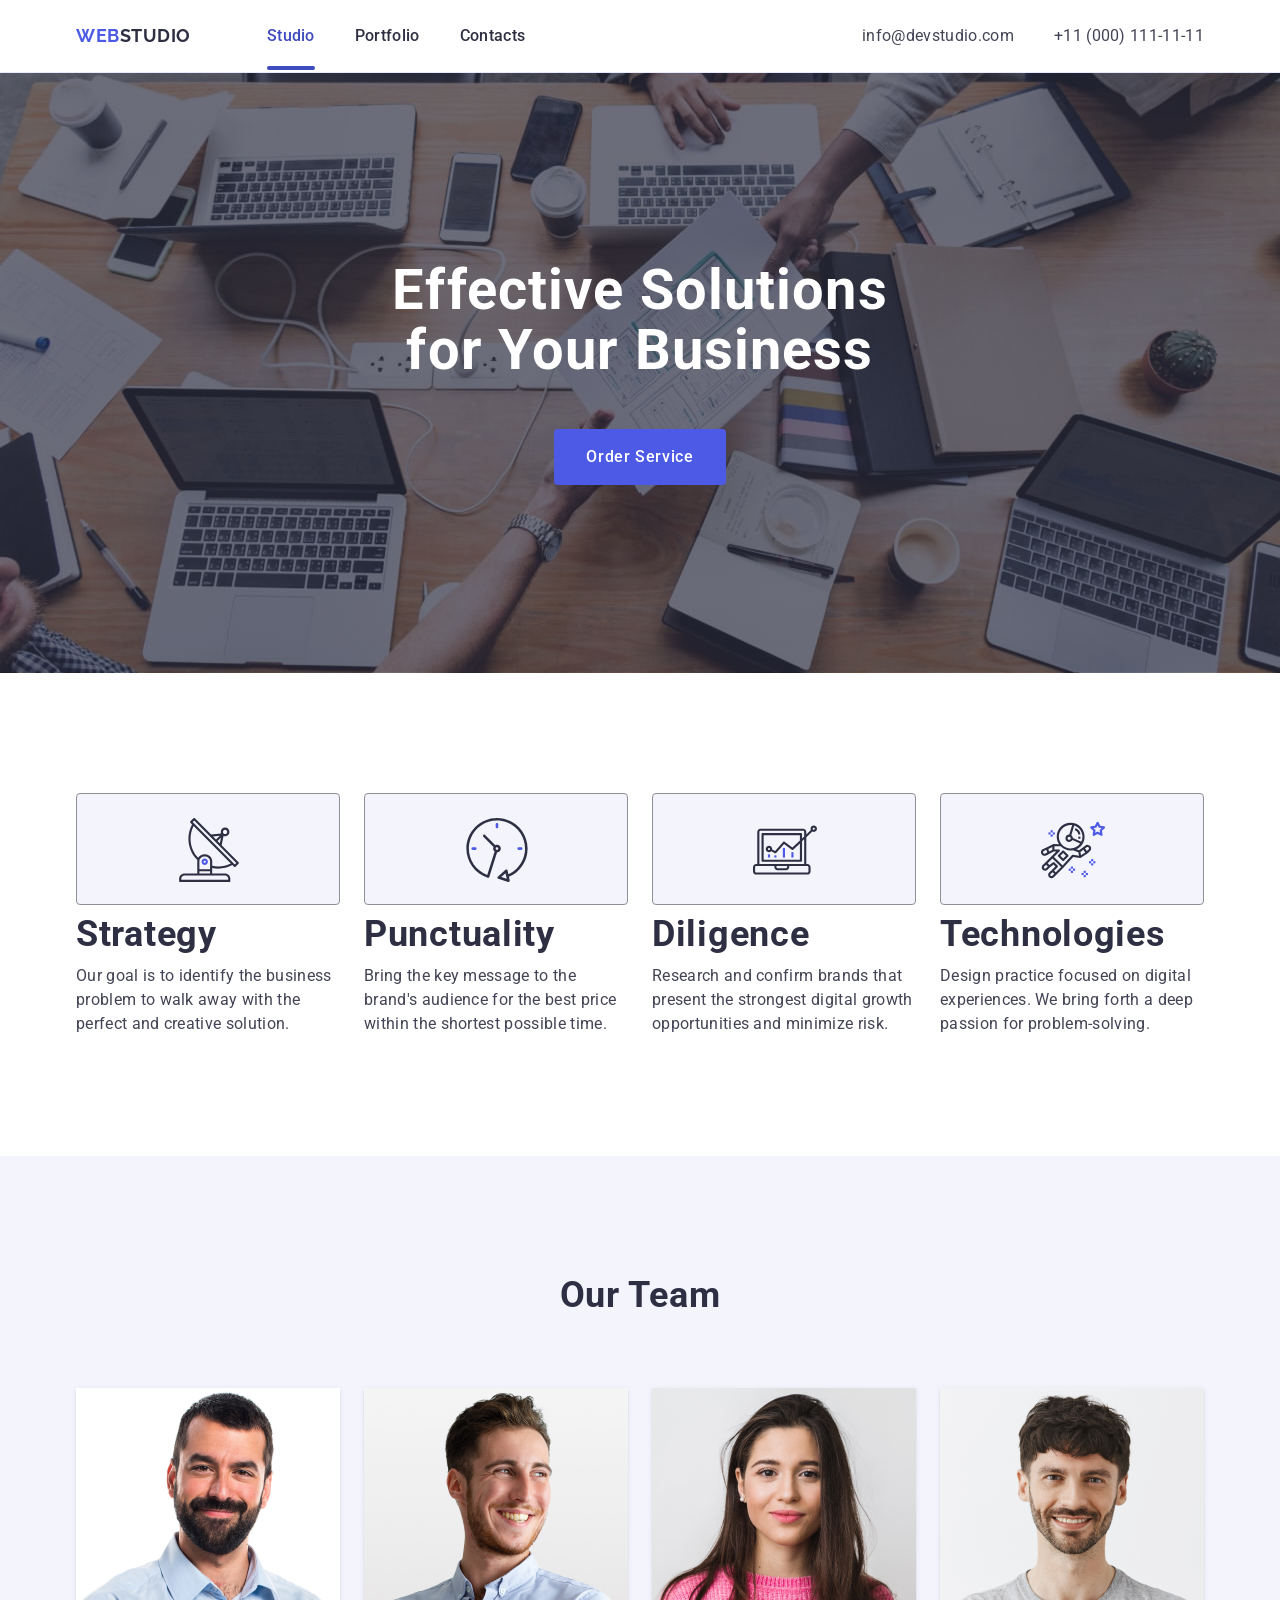
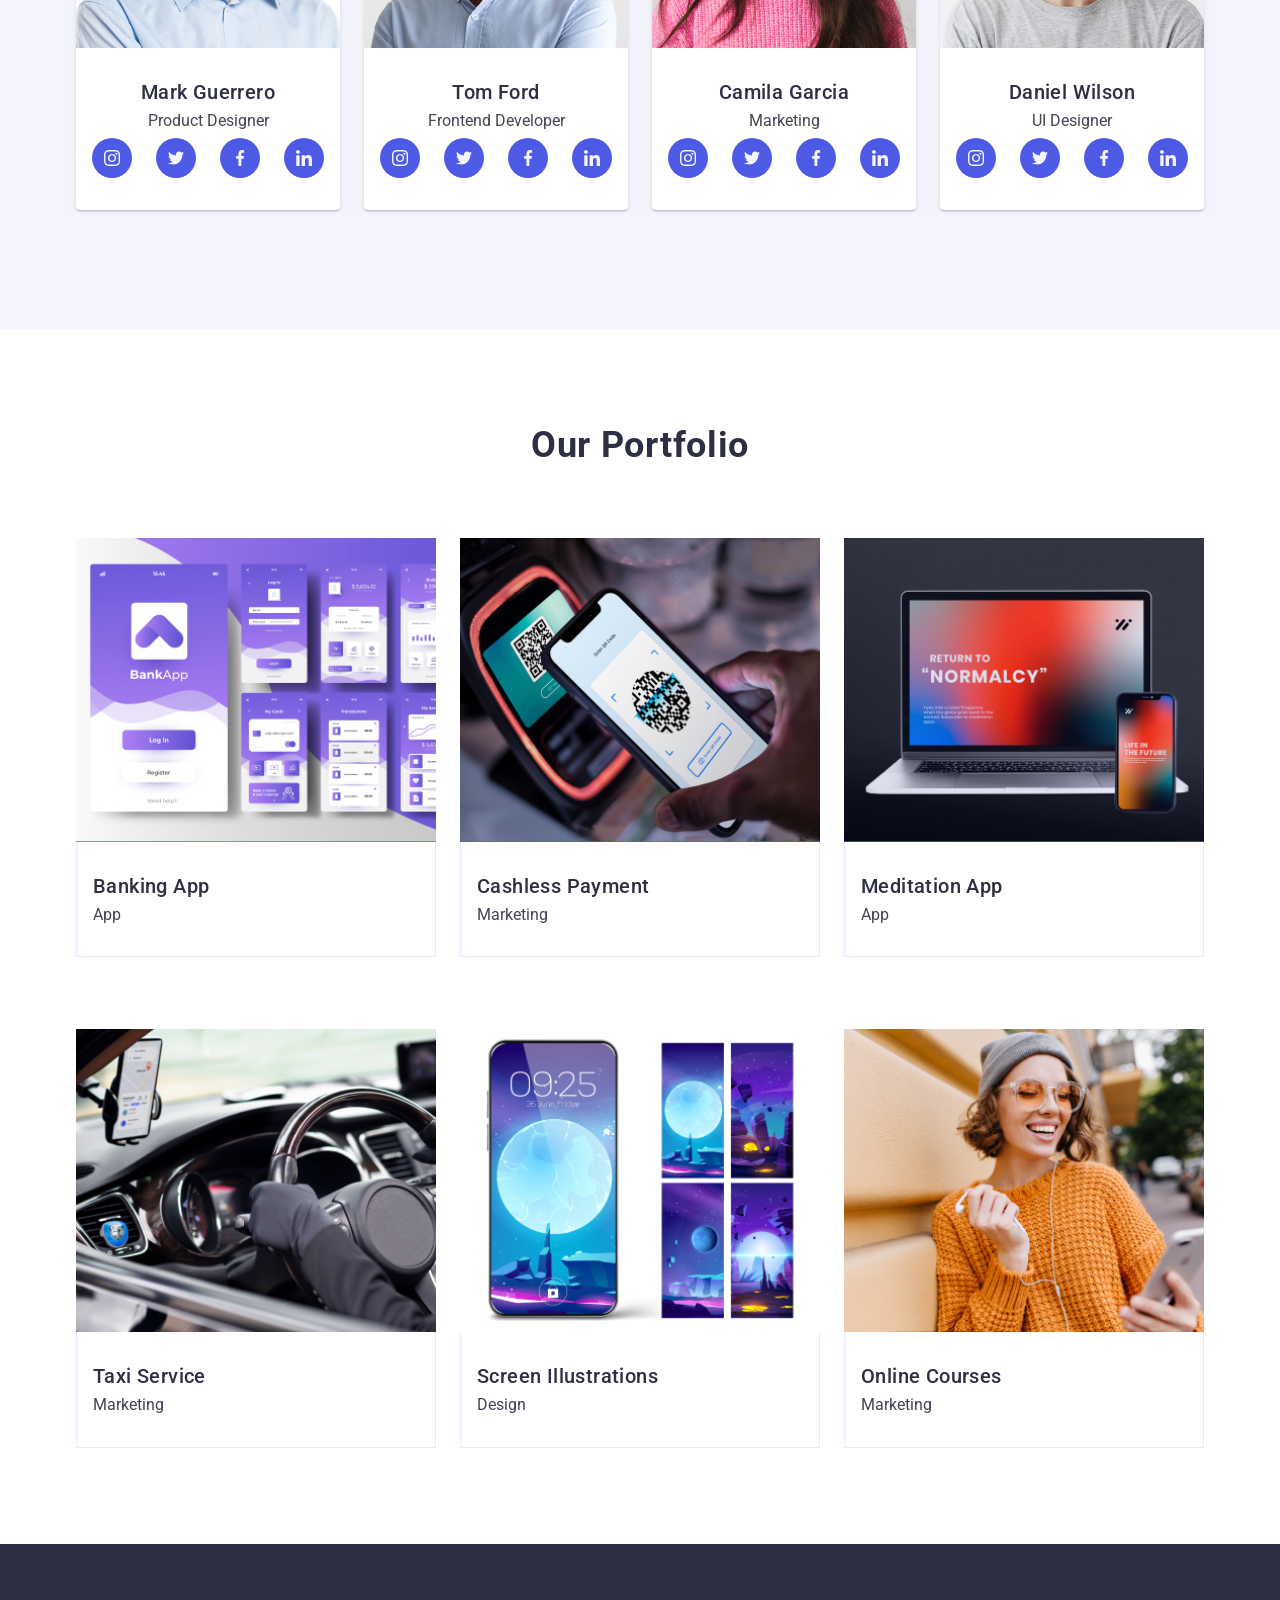
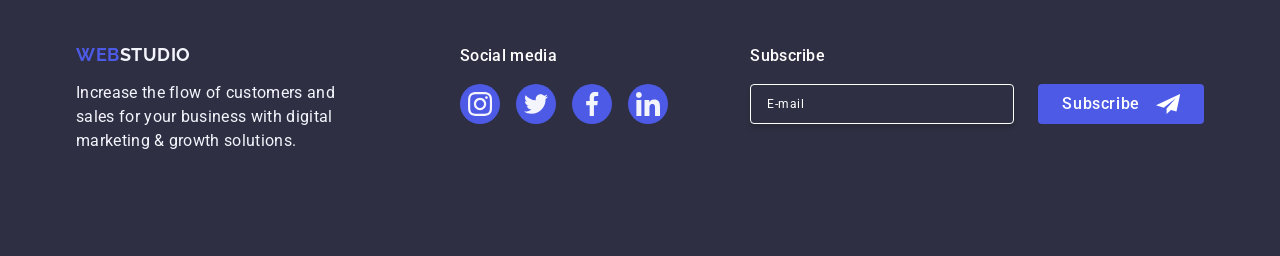
==== commit c5885248: "portolio resposive" ====
--- a/index.html
+++ b/index.html
@@ -199,12 +199,10 @@
           <ul class="team-list">
             <li class="team-card">
               <img
-                srcset="./images/img1.jpg x1, 
-                ./images/img1@2x.jpg x2"
+                srcset="./images/img1.jpg x1, ./images/img1@2x.jpg x2"
                 src="./images/img1.jpg"
                 alt="boared dude"
-                width="264"
-                height="260"
+                
               />
               <div class="card-caption">
                 <h3 class="titles">Mark Guerrero</h3>
--- a/css/styles.css
+++ b/css/styles.css
@@ -44,7 +44,6 @@
   display: flex;
   align-items: baseline;
 }
-
 .visually-hidden {
   position: absolute;
   width: 1px;
@@ -695,7 +694,52 @@
   .column-text {
     font-weight: 500;
   }
-}
+
+  /* -----------------------our team */
+  .team-list {
+    display: flex;
+    flex-wrap: wrap;
+    justify-content: center;
+    row-gap: 72px;
+  }
+  .team-card {
+    background-color: var(--white);
+    border-radius: 0 0 4px 4px;
+    text-align: center;
+    box-shadow: 0 2px 1px 0 rgba(46, 47, 66, 0.08),
+      0 1px 1px 0 rgba(46, 47, 66, 0.16), 0 1px 6px 0 rgba(46, 47, 66, 0.08);
+  }
+  .card-caption {
+    padding: 32px 0;
+  }
+  .team {
+    background-color: var(--cloud);
+    padding: 96px 0;
+  }
+  .text {
+    font-size: 16px;
+    line-height: 1.5;
+    letter-spacing: 0.02em;
+    color: var(--slate);
+    text-align: center;
+  }
+  /* -----------------------our portfolio */
+  .portfolio-block {
+    padding: 96px 0;
+  }
+  .portfolio-list {
+    display: flex;
+    flex-wrap: wrap;
+    column-gap: 24px;
+    row-gap: 48px;
+    margin: 0 auto;
+  }
+  .portfolio-services {
+    width: 100%;
+    transition: box-shadow 250ms cubic-bezier(0.4, 0, 0.2, 1);
+  }
+}
+/* -----------------------footer */
 
 /* ================================================= TABLET 👇 ========================================= */
 @media screen and (min-width: 768px) {
@@ -722,7 +766,31 @@
     font-weight: 700;
     text-align: left;
   }
-}
+
+  /* -----------------------our team */
+  .team-list {
+    flex-wrap: wrap;
+    justify-content: center;
+    margin: 0 auto;
+    column-gap: 24px;
+    row-gap: 64px;
+  }
+  /* -----------------------our portfolio */
+  .portfolio-block {
+    padding: 96px 0;
+  }
+  .portfolio-list {
+    flex-wrap: wrap;
+    justify-content: center;
+    margin: 0 auto;
+    column-gap: 24px;
+    row-gap: 72px;
+  }
+  .portfolio-services {
+    width: calc((100% - 24px) / 2);
+  }
+}
+/* -----------------------footer */
 /* ================================================= DESKTOP 👇 ========================================= */
 @media screen and (min-width: 1158px) {
   .container {
@@ -757,4 +825,18 @@
   .column-text {
     font-weight: inherit;
   }
-}
+
+  /* -----------------------our team */
+  /* -----------------------our portfolio */
+  .portfolio-services {
+    width: calc((100% - 48px) / 3);
+  }
+  .portfolio-list {
+    flex-wrap: wrap;
+    justify-content: center;
+    margin: 0 auto;
+    column-gap: 24px;
+    row-gap: 72px;
+  }
+}
+/* -----------------------footer */
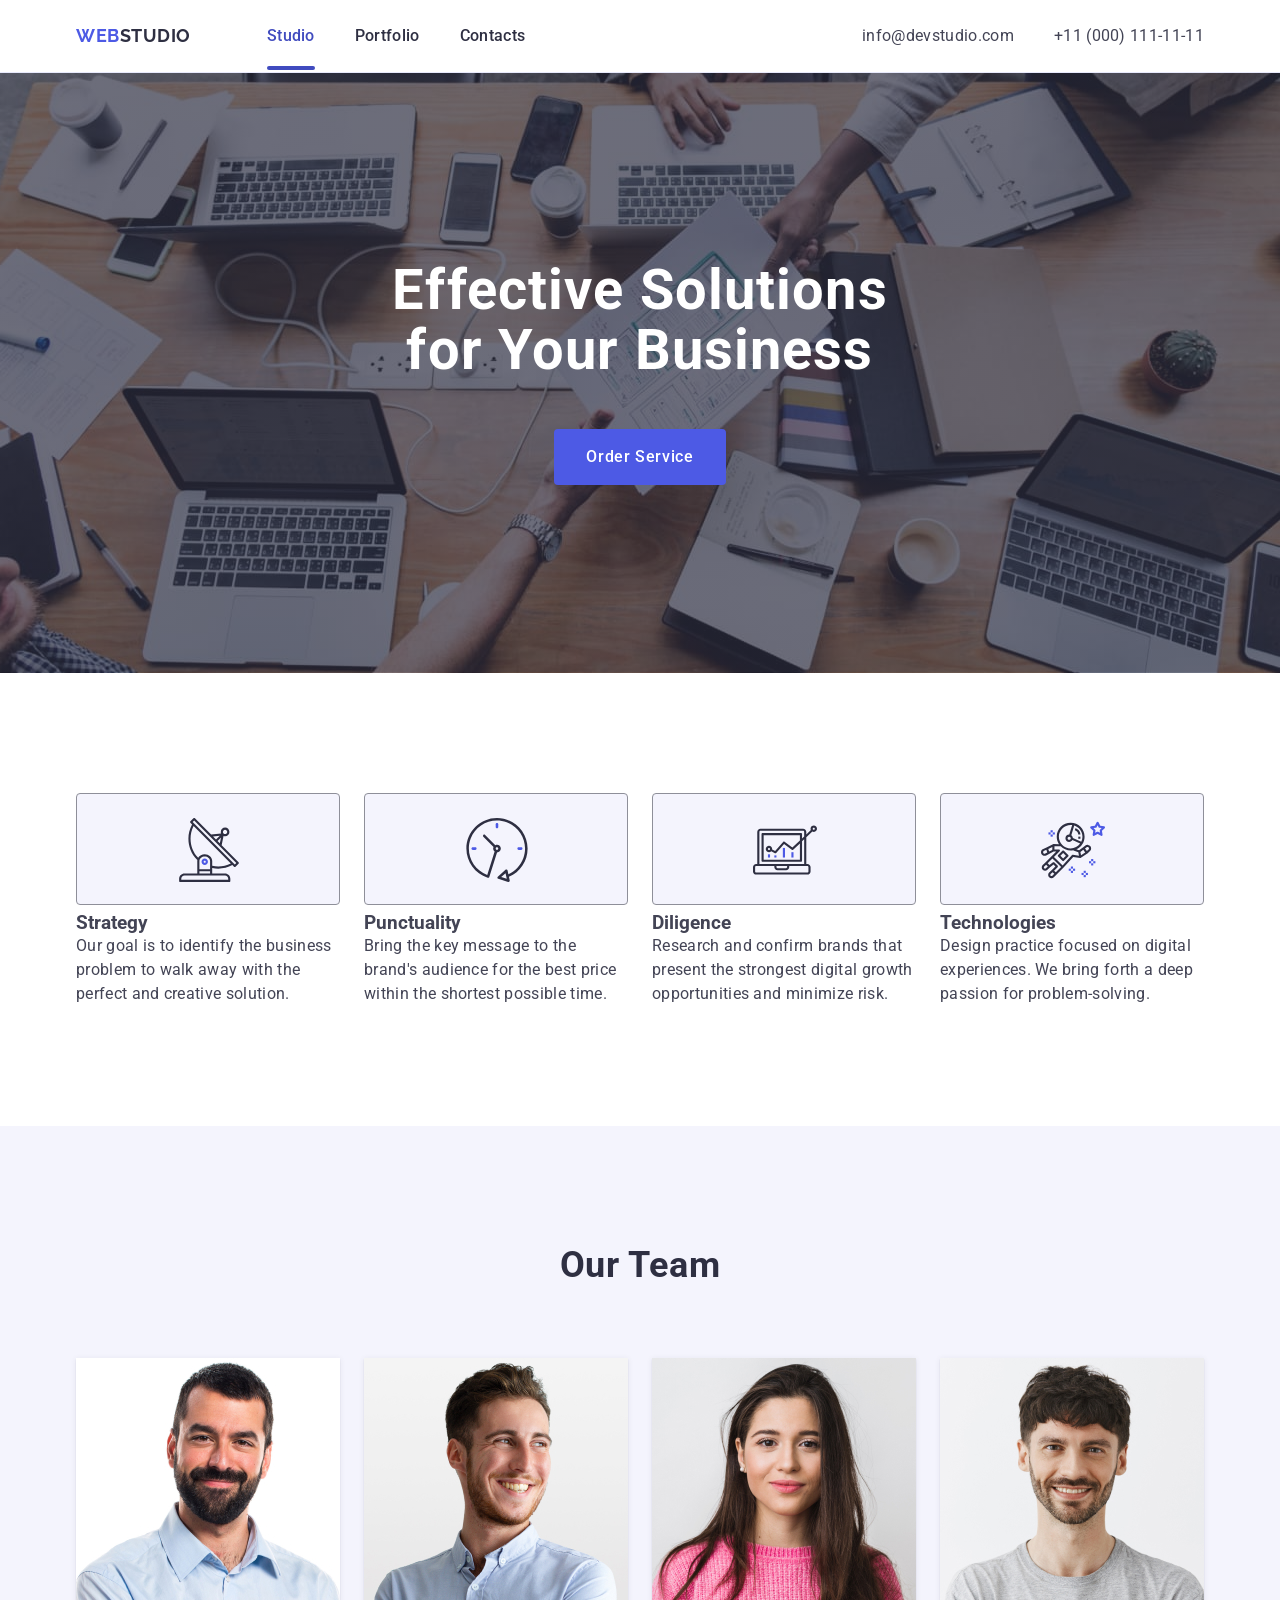
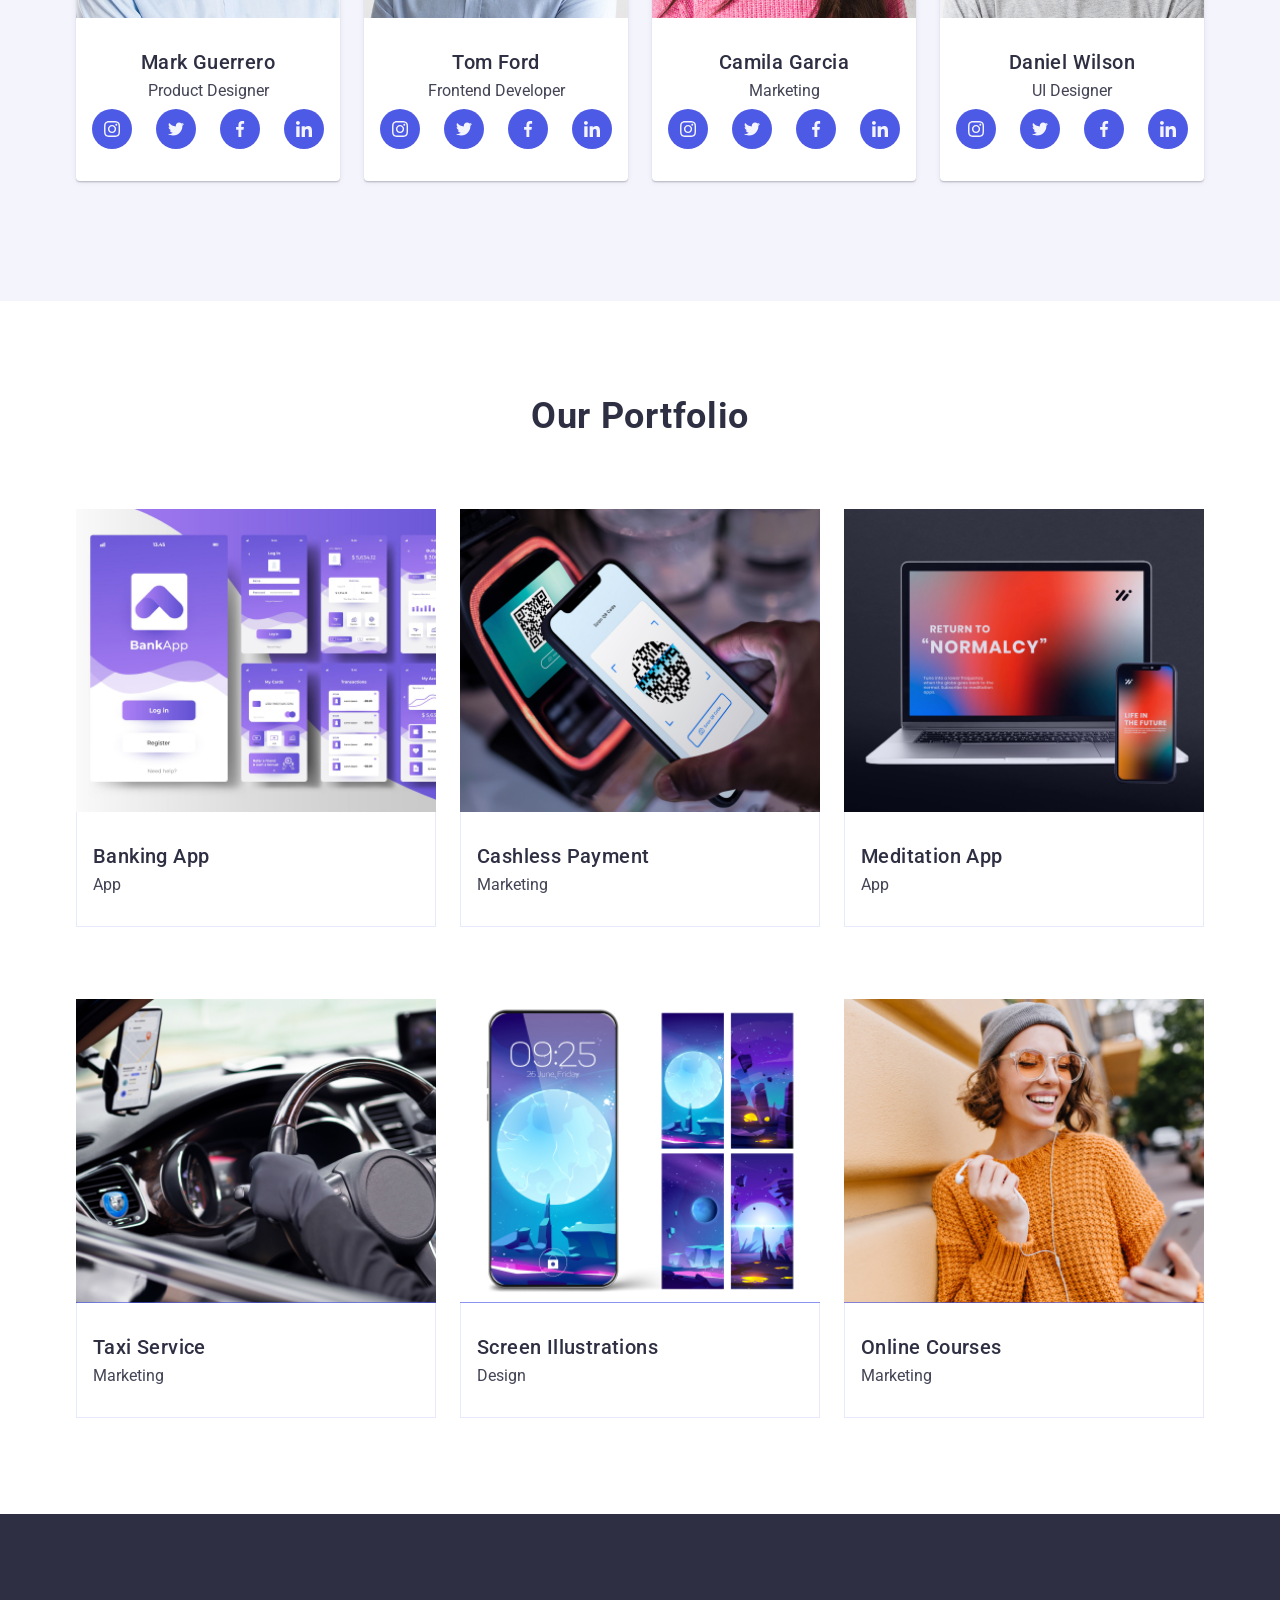
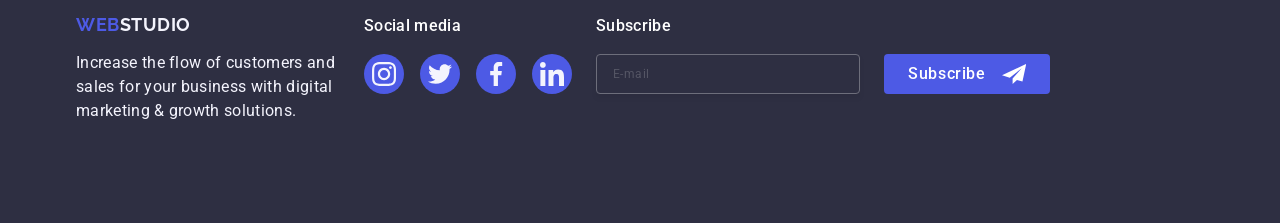
==== commit 3cc7f4f9: "start header" ====
--- a/index.html
+++ b/index.html
@@ -148,8 +148,8 @@
                   <use href="./images/icons.svg#icon-antenna"></use>
                 </svg>
               </div>
-              <h3 class="column-title mobile-titles">Strategy</h3>
-              <p class="column-text">
+              <h3 class="column-title mobile-h2 desktop-h3">Strategy</h3>
+              <p class="column-text .column-mobile-text">
                 Our goal is to identify the business problem to walk away with
                 the perfect and creative solution.
               </p>
@@ -160,8 +160,8 @@
                   <use href="./images/icons.svg#icon-clock"></use>
                 </svg>
               </div>
-              <h3 class="column-title mobile-titles">Punctuality</h3>
-              <p class="column-text">
+              <h3 class="column-title mobile-h2 desktop-h3">Punctuality</h3>
+              <p class="column-text column-mobile-text">
                 Bring the key message to the brand's audience for the best price
                 within the shortest possible time.
               </p>
@@ -172,8 +172,8 @@
                   <use href="./images/icons.svg#icon-diagram"></use>
                 </svg>
               </div>
-              <h3 class="column-title mobile-titles">Diligence</h3>
-              <p class="column-text">
+              <h3 class="column-title mobile-h2 desktop-h3">Diligence</h3>
+              <p class="column-text column-mobile-text">
                 Research and confirm brands that present the strongest digital
                 growth opportunities and minimize risk.
               </p>
@@ -184,8 +184,8 @@
                   <use href="./images/icons.svg#icon-astronaut"></use>
                 </svg>
               </div>
-              <h3 class="column-title mobile-titles">Technologies</h3>
-              <p class="column-text">
+              <h3 class="column-title mobile-h2 desktop-h3">Technologies</h3>
+              <p class="column-text column-mobile-text">
                 Design practice focused on digital experiences. We bring forth a
                 deep passion for problem-solving.
               </p>
--- a/css/styles.css
+++ b/css/styles.css
@@ -218,7 +218,7 @@
 .column-item {
   width: calc((100% - 72px) / 4);
 }
-.column-title {
+.column-titles {
   font-family: 'Roboto', sans-serif;
   font-weight: 500;
   font-size: 20px;
@@ -683,6 +683,12 @@
     flex-direction: column;
     row-gap: 72px;
   }
+  .column-titles.mobile-h2 {
+    font-size: 36px;
+    font-weight: 700;
+    text-align: center;
+  }
+
   .column-item {
     width: 100%;
     gap: 72px;
@@ -694,7 +700,22 @@
   .column-text {
     font-weight: 500;
   }
-
+  /* ------------------------------------------HERO */
+  .hero {
+    background-image: linear-gradient(
+        rgba(46, 47, 66, 0.7),
+        rgba(46, 47, 66, 0.7)
+      ),
+      url(../images/office-mobile.jpg);
+    max-width: 320px;
+    background-position: center;
+    background-repeat: no-repeat;
+    background-size: cover;
+    background-color: rgb(46, 47, 66);
+    text-align: center;
+    padding: 72px 0;
+    margin: 0 auto;
+  }
   /* -----------------------our team */
   .team-list {
     display: flex;
@@ -738,9 +759,122 @@
     width: 100%;
     transition: box-shadow 250ms cubic-bezier(0.4, 0, 0.2, 1);
   }
-}
-/* -----------------------footer */
-
+  /* -----------------------footer */
+  .footer {
+    height: 100%;
+    width: 100%;
+    padding: 96px 16px;
+  }
+  .container-footer {
+    flex-direction: column;
+    align-items: center;
+    gap: 72px;
+  }
+  .logo-second {
+    display: block;
+    margin-right: 0;
+    margin-bottom: 16px;
+    align-content: center;
+    text-align: center;
+    padding: 0;
+  }
+  .fotter-section-logo {
+    margin: 0 auto;
+  }
+  .footer-social-media-title {
+    display: block;
+    text-align: center;
+  }
+  .footer-subscribe {
+    margin: 0;
+  }
+  .footer-subscribe-form {
+    display: flex;
+    flex-direction: column;
+    justify-content: center;
+    margin: 0 auto;
+    gap: 16px;
+  }
+}
+/* ---------------------------------------------hamburger */
+/* .icon-hamburger {
+  fill: #2f2f37;
+  cursor: pointer;
+}
+.menu-hamburger {
+  position: fixed;
+  top: 0;
+  left: 0;
+  height: 100%;
+  width: 100%;
+  z-index: 100;
+  background-color: #fff;
+  padding-top: 72px;
+  padding-left: 16px;
+  padding-bottom: 40px;
+  padding-right: 24px;
+  display: flex;
+  flex-direction: column;
+  justify-content: space-between;
+  transition: transform 250ms cubic-bezier(0.4, 0, 0.2, 1);
+  transform: translateX(100%);
+}
+.social-media-hambrurger {
+  display: flex;
+  flex-direction: row;
+  justify-content: space-between;
+  margin-top: 48px;
+}
+.navigation-list-menu.hamburger {
+  display: flex;
+  flex-direction: column;
+  padding: 0;
+  gap: 40px;
+}
+.navigation-link.current {
+  color: var(--ocean);
+}
+.current::after {
+  content: '';
+  opacity: 0;
+  visibility: hidden;
+  pointer-events: none;
+}
+
+.navigation-list-address.hamburger {
+  display: flex;
+  flex-direction: column;
+  gap: 24px;
+  padding: 0;
+}
+.navigation-link.hamburger {
+  font-size: 36px;
+  font-weight: 700;
+  line-height: 1.2;
+  letter-spacing: 0.02em;
+  text-transform: capitalize;
+  padding: 0;
+}
+.kontact-list.hamburger {
+  font-weight: 500;
+  font-size: 20px;
+  line-height: 1.2;
+  letter-spacing: 0.02em;
+}
+.menu-hamburger.is-open-hamburger {
+  transform: translateX(0);
+}
+.menu-icon-hamburger {
+  background-color: transparent;
+  border: none;
+  padding: 0;
+  line-height: 0;
+}
+.is-hidden {
+  opacity: 0;
+  visibility: hidden;
+  pointer-events: none;
+} */
 /* ================================================= TABLET 👇 ========================================= */
 @media screen and (min-width: 768px) {
   .container {
@@ -754,6 +888,11 @@
     flex-wrap: wrap;
     column-gap: 24px;
   }
+  .column-titles.mobile-h2 {
+    font-size: 36px;
+    font-weight: 700;
+    text-align: center;
+  }
   .column-field {
     display: none;
   }
@@ -766,7 +905,20 @@
     font-weight: 700;
     text-align: left;
   }
-
+  /* ------------------------------------------HERO */
+  .hero {
+    background-image: linear-gradient(
+        rgba(46, 47, 66, 0.7),
+        rgba(46, 47, 66, 0.7)
+      ),
+      url(../images/office-tablet.jpg);
+    max-width: 768px;
+    padding: 112px 0;
+  }
+  .header-title {
+    font-size: 56px;
+    max-width: 496px;
+  }
   /* -----------------------our team */
   .team-list {
     flex-wrap: wrap;
@@ -789,10 +941,77 @@
   .portfolio-services {
     width: calc((100% - 24px) / 2);
   }
-}
-/* -----------------------footer */
+  /* -----------------------footer */
+  .footer {
+    height: 100%;
+    width: 100%;
+    /* padding: 96px 164px 96px 16px; */
+  }
+
+  .container-footer {
+    flex-direction: row;
+    flex-wrap: wrap;
+    justify-content: flex-start;
+    column-gap: 24px;
+    row-gap: 72px;
+    align-items: baseline;
+    max-width: 530px;
+  }
+  .fotter-section-logo {
+    margin: 0;
+  }
+  .footer-text {
+    width: 264px;
+    font-weight: 400;
+    font-size: 16px;
+    line-height: 1.5;
+    letter-spacing: 0.02em;
+  }
+  .footer-subscribe {
+    margin-left: auto;
+  }
+  .footer-subscribe-form {
+    display: flex;
+    flex-direction: row;
+    gap: 24px;
+  }
+  .logo-second {
+    display: block;
+    margin-right: 0;
+    text-align: left;
+  }
+  .footer-subscribe {
+    margin: 0;
+  }
+  .footer-social-media-title {
+    text-align: left;
+  }
+  .input-footer {
+    opacity: 0.3;
+  }
+  .input-footer::placeholder {
+    font-weight: 400;
+    font-size: 12px;
+    line-height: 2;
+    opacity: 0.6;
+  }
+  .modal {
+    width: 408px;
+    min-height: 584px;
+  }
+}
+
 /* ================================================= DESKTOP 👇 ========================================= */
 @media screen and (min-width: 1158px) {
+  .hero {
+    background-image: linear-gradient(
+        rgba(46, 47, 66, 0.7),
+        rgba(46, 47, 66, 0.7)
+      ),
+      url(../images/office-desktop.jpg);
+    max-width: 1440px;
+    padding: 188px 0;
+  }
   .container {
     max-width: 1158px;
     padding-left: 15px;
@@ -801,6 +1020,11 @@
   .column-container {
     padding: 120px 0;
   }
+  .column-titles.desktop-h3 {
+    font-size: 20px;
+    font-weight: 500;
+  }
+
   .column-item {
     width: calc((100% - 72px) / 4);
   }
@@ -822,9 +1046,6 @@
     top: 24px;
     left: 100px;
   }
-  .column-text {
-    font-weight: inherit;
-  }
 
   /* -----------------------our team */
   /* -----------------------our portfolio */
@@ -838,5 +1059,5 @@
     column-gap: 24px;
     row-gap: 72px;
   }
-}
-/* -----------------------footer */
+  /* -----------------------footer */
+}
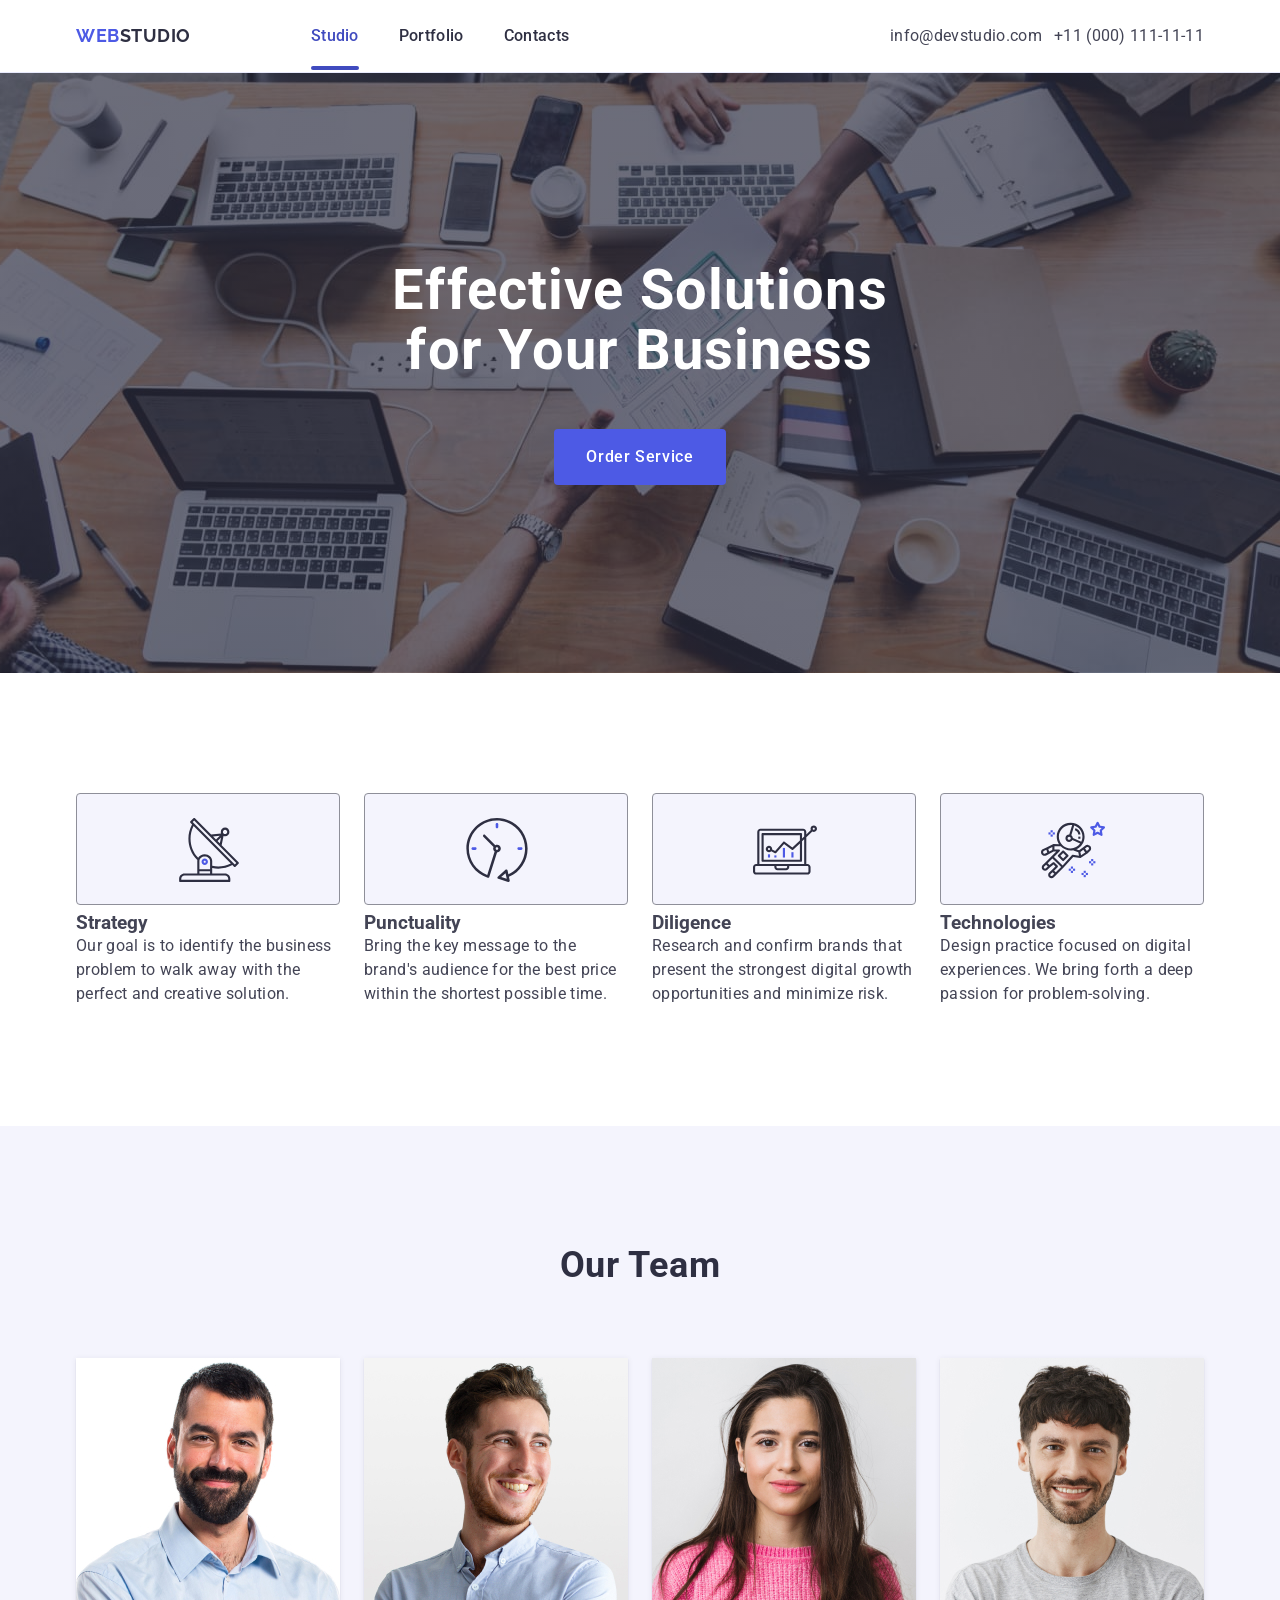
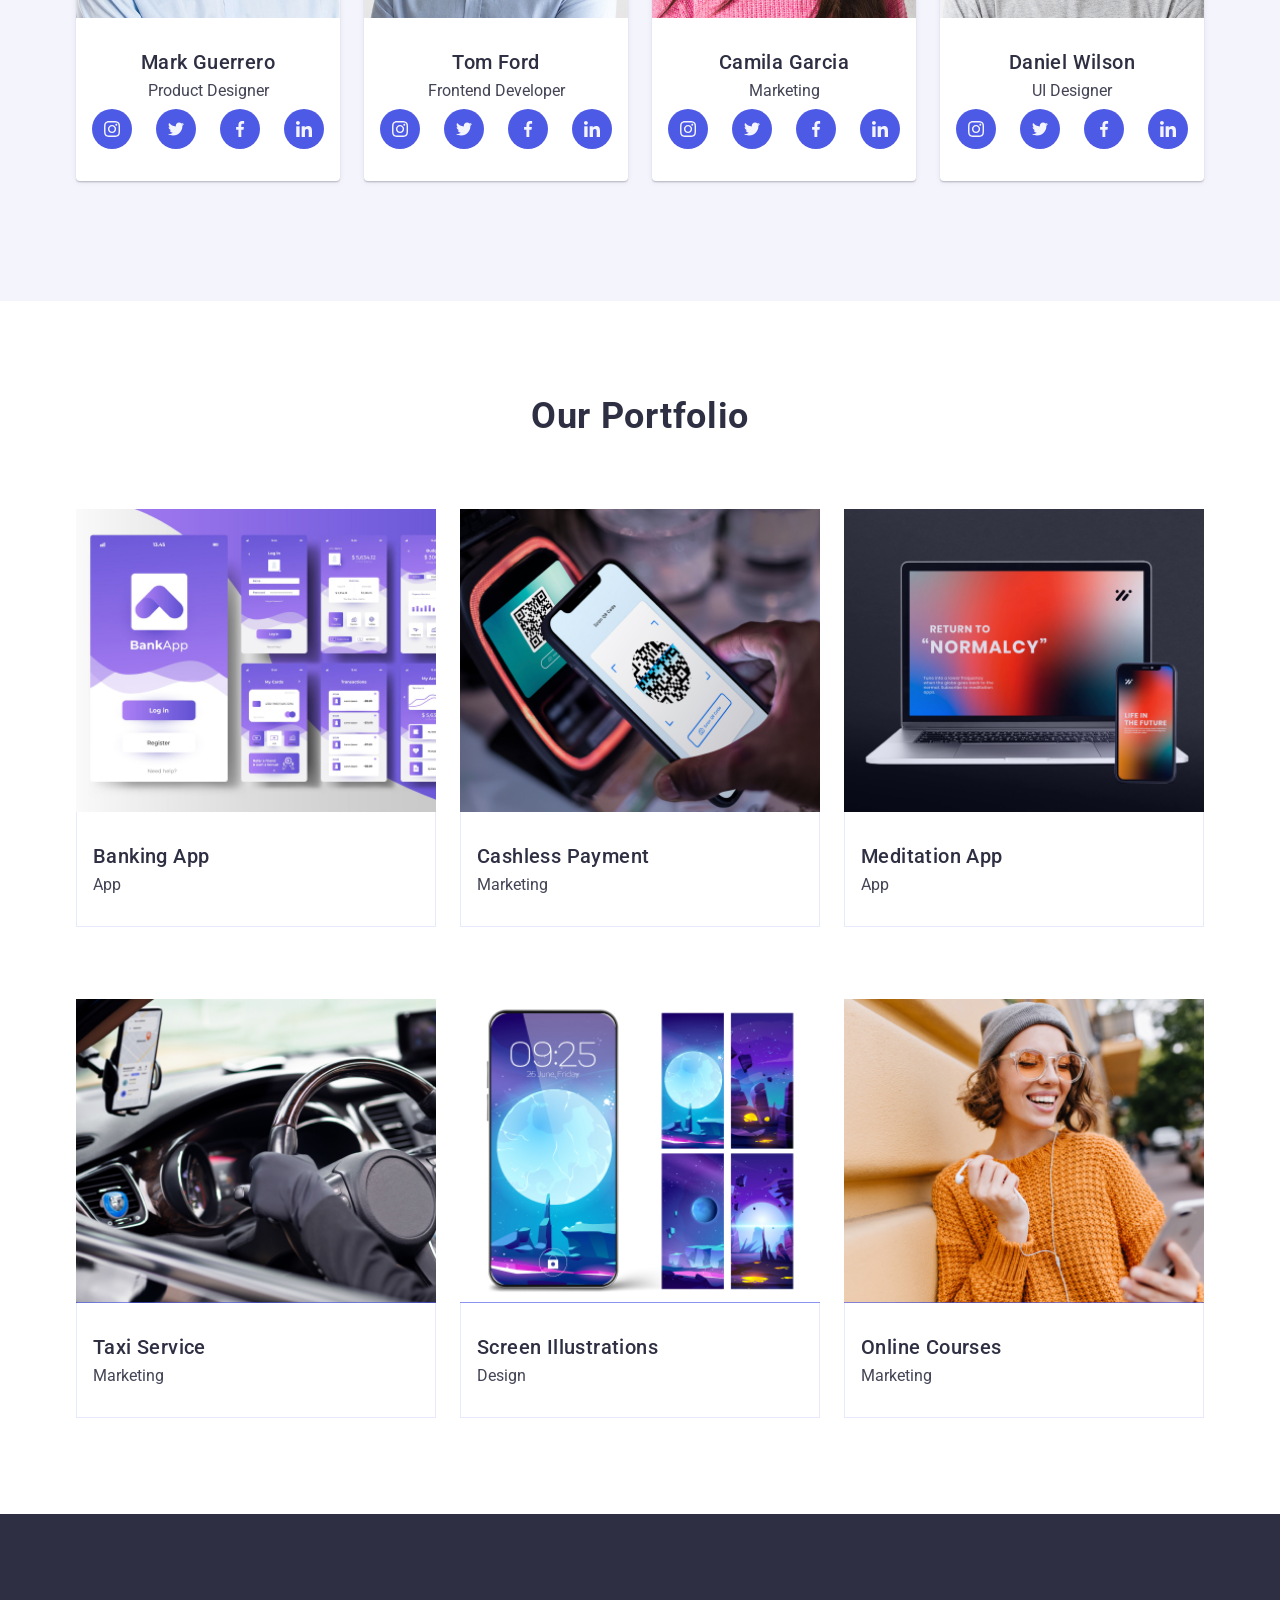
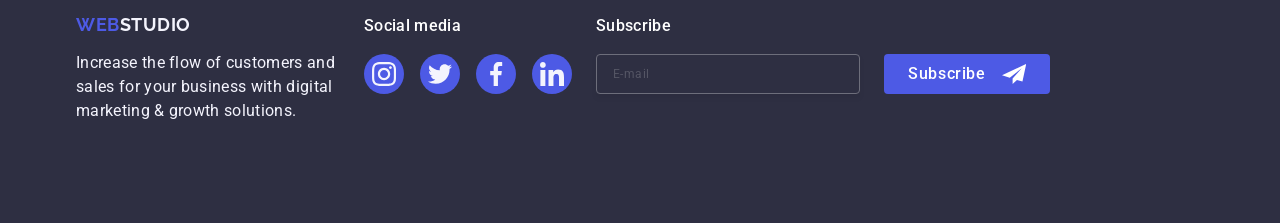
==== commit 1f58b51c: "header responsive" ====
--- a/index.html
+++ b/index.html
@@ -45,14 +45,14 @@
             </li>
           </ul>
         </address>
-        <!-- <button class="menu-icon-hamburger">
+        <button class="menu-icon-hamburger">
           <svg class="icon-hamburger" width="24" height="24">
             <use href="./images/icons.svg#icon-hamburger"></use>
           </svg>
-        </button> -->
+        </button>
       </div>
       <!-- hamburger -->
-      <!-- <div class="menu-hamburger is-open-hamburger">
+      <div class="menu-hamburger is-open-hamburger">
         <button type="button" class="xbutton">
           <svg class="icon-clouse" width="8" height="8">
             <use href="./images/icons.svg#icon-close"></use>
@@ -82,6 +82,9 @@
               >
             </li>
           </ul>
+        </div>
+        
+        <div class="set-social-media">
           <ul class="social-media-hamburger">
             <li class="icon-cirkle">
               <a
@@ -129,7 +132,7 @@
             </li>
           </ul>
         </div>
-      </div> -->
+      </div>
     </header>
     <main>
       <section class="hero">
@@ -202,7 +205,6 @@
                 srcset="./images/img1.jpg x1, ./images/img1@2x.jpg x2"
                 src="./images/img1.jpg"
                 alt="boared dude"
-                
               />
               <div class="card-caption">
                 <h3 class="titles">Mark Guerrero</h3>
--- a/css/styles.css
+++ b/css/styles.css
@@ -668,6 +668,23 @@
 }
 /* ================================================= MOBILE 👇 ========================================= */
 @media screen and (max-width: 767px) {
+  .header-container {
+    display: flex;
+    align-items: center;
+    justify-content: space-between;
+  }
+  .navigation {
+    display: flex;
+    align-items: center;
+  }
+  .navigation-list-menu {
+    display: none;
+  }
+  .navigation-list-address {
+    display: none;
+  }
+
+  /* ------------------------------ */
   .container {
     max-width: 320px;
     padding-left: 16px;
@@ -795,88 +812,131 @@
     margin: 0 auto;
     gap: 16px;
   }
-}
-/* ---------------------------------------------hamburger */
-/* .icon-hamburger {
-  fill: #2f2f37;
-  cursor: pointer;
-}
-.menu-hamburger {
-  position: fixed;
-  top: 0;
-  left: 0;
-  height: 100%;
-  width: 100%;
-  z-index: 100;
-  background-color: #fff;
-  padding-top: 72px;
-  padding-left: 16px;
-  padding-bottom: 40px;
-  padding-right: 24px;
-  display: flex;
-  flex-direction: column;
-  justify-content: space-between;
-  transition: transform 250ms cubic-bezier(0.4, 0, 0.2, 1);
-  transform: translateX(100%);
-}
-.social-media-hambrurger {
-  display: flex;
-  flex-direction: row;
-  justify-content: space-between;
-  margin-top: 48px;
-}
-.navigation-list-menu.hamburger {
-  display: flex;
-  flex-direction: column;
-  padding: 0;
-  gap: 40px;
-}
-.navigation-link.current {
-  color: var(--ocean);
-}
-.current::after {
-  content: '';
-  opacity: 0;
-  visibility: hidden;
-  pointer-events: none;
-}
-
-.navigation-list-address.hamburger {
-  display: flex;
-  flex-direction: column;
-  gap: 24px;
-  padding: 0;
-}
-.navigation-link.hamburger {
-  font-size: 36px;
-  font-weight: 700;
-  line-height: 1.2;
-  letter-spacing: 0.02em;
-  text-transform: capitalize;
-  padding: 0;
-}
-.kontact-list.hamburger {
-  font-weight: 500;
-  font-size: 20px;
-  line-height: 1.2;
-  letter-spacing: 0.02em;
-}
-.menu-hamburger.is-open-hamburger {
-  transform: translateX(0);
-}
-.menu-icon-hamburger {
-  background-color: transparent;
-  border: none;
-  padding: 0;
-  line-height: 0;
-}
-.is-hidden {
-  opacity: 0;
-  visibility: hidden;
-  pointer-events: none;
-} */
+
+  /* ---------------------------------------------hamburger */
+  .icon-hamburger {
+    fill: #2f2f37;
+    cursor: pointer;
+  }
+  .menu-hamburger {
+    position: fixed;
+    top: 0;
+    left: 0;
+    height: 100%;
+    width: 100%;
+    z-index: 100;
+    background-color: #fff;
+    padding-top: 72px;
+    padding-left: 16px;
+    padding-bottom: 40px;
+    padding-right: 24px;
+    display: flex;
+    flex-direction: column;
+    justify-content: space-between;
+    transition: transform 250ms cubic-bezier(0.4, 0, 0.2, 1);
+    transform: translateX(100%);
+  }
+
+  .social-media-hambrurger {
+    display: flex;
+    flex-direction: row;
+    justify-content: space-between;
+    margin-top: 48px;
+  }
+  .navigation-list-menu.hamburger {
+    display: flex;
+    flex-direction: column;
+    padding: 0;
+    gap: 40px;
+  }
+  .navigation-link.current {
+    color: var(--ocean);
+  }
+  .current::after {
+    content: '';
+    opacity: 0;
+    visibility: hidden;
+    pointer-events: none;
+  }
+
+  .navigation-list-address.hamburger {
+    display: flex;
+    flex-direction: column;
+    gap: 24px;
+    padding: 0;
+  }
+  .navigation-link.hamburger {
+    font-size: 36px;
+    font-weight: 700;
+    line-height: 1.2;
+    letter-spacing: 0.02em;
+    text-transform: capitalize;
+    padding: 0;
+  }
+  .kontact-list.hamburger {
+    font-weight: 500;
+    font-size: 20px;
+    line-height: 1.2;
+    letter-spacing: 0.02em;
+  }
+  .menu-hamburger.is-open-hamburger {
+    transform: translateX(0);
+  }
+  .menu-icon-hamburger {
+    background-color: transparent;
+    border: none;
+    padding: 0;
+    line-height: 0;
+  }
+  .is-hidden {
+    opacity: 0;
+    visibility: hidden;
+    pointer-events: none;
+  }
+}
 /* ================================================= TABLET 👇 ========================================= */
 @media screen and (min-width: 768px) {
+  .navigation-list-address {
+    display: flex;
+    flex-wrap: wrap;
+    gap: 12px;
+    justify-content: flex-end;
+  }
+  .navigation-list-menu {
+    display: flex;
+    font-weight: 500;
+    font-size: 16px;
+    line-height: 1.5;
+    letter-spacing: 0.02em;
+    padding: 24px 0;
+    gap: 40px;
+  }
+  .current {
+    position: relative;
+    color: var(--ocean);
+  }
+  .current::after {
+    content: '';
+    background-color: var(--ocean);
+    width: 100%;
+    height: 4px;
+    left: 0;
+    bottom: -1px;
+    border-radius: 2px;
+    position: absolute;
+    opacity: 1;
+    visibility: visible;
+    pointer-events: auto;
+  }
+  .logo {
+    margin-right: 120px;
+  }
+  .menu-hamburger,
+  .menu-icon-hamburger {
+    display: none;
+  }
+
+  /* ---------------------------------------------- */
   .container {
     max-width: 768px;
   }
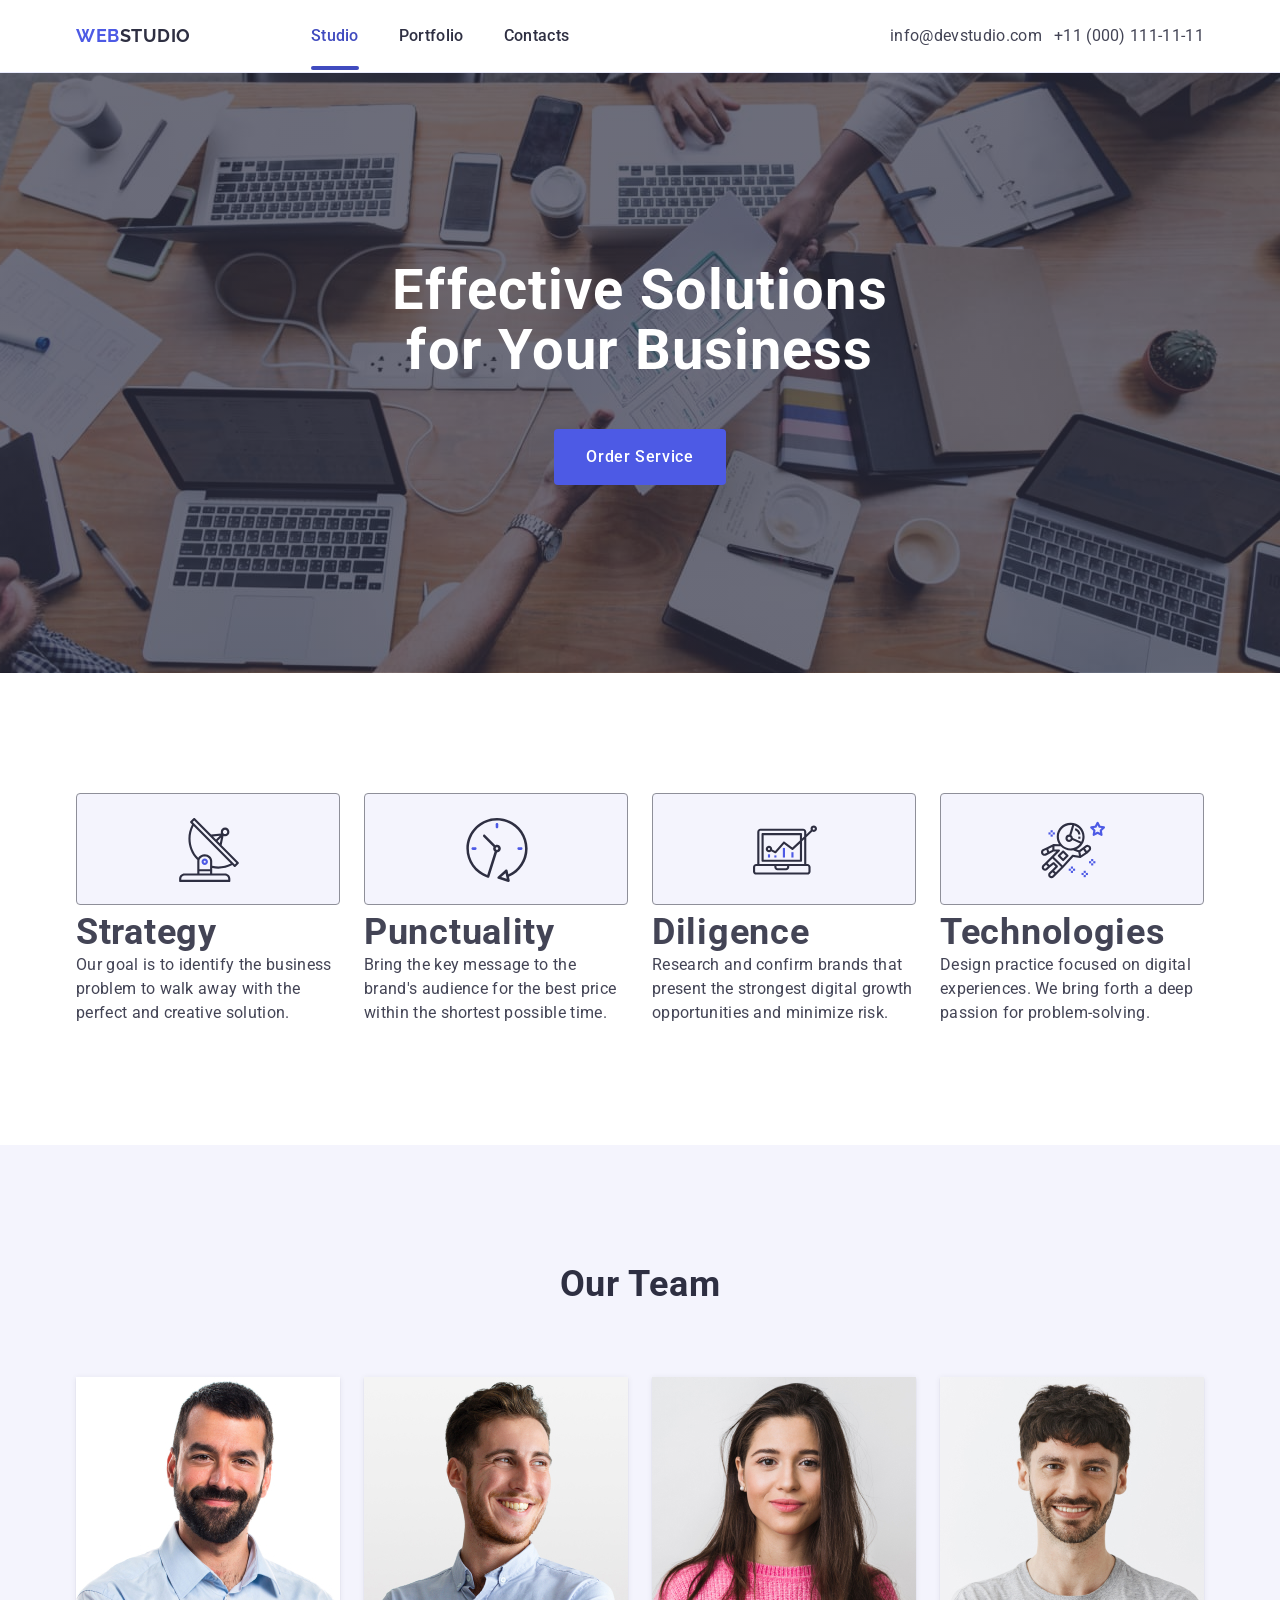
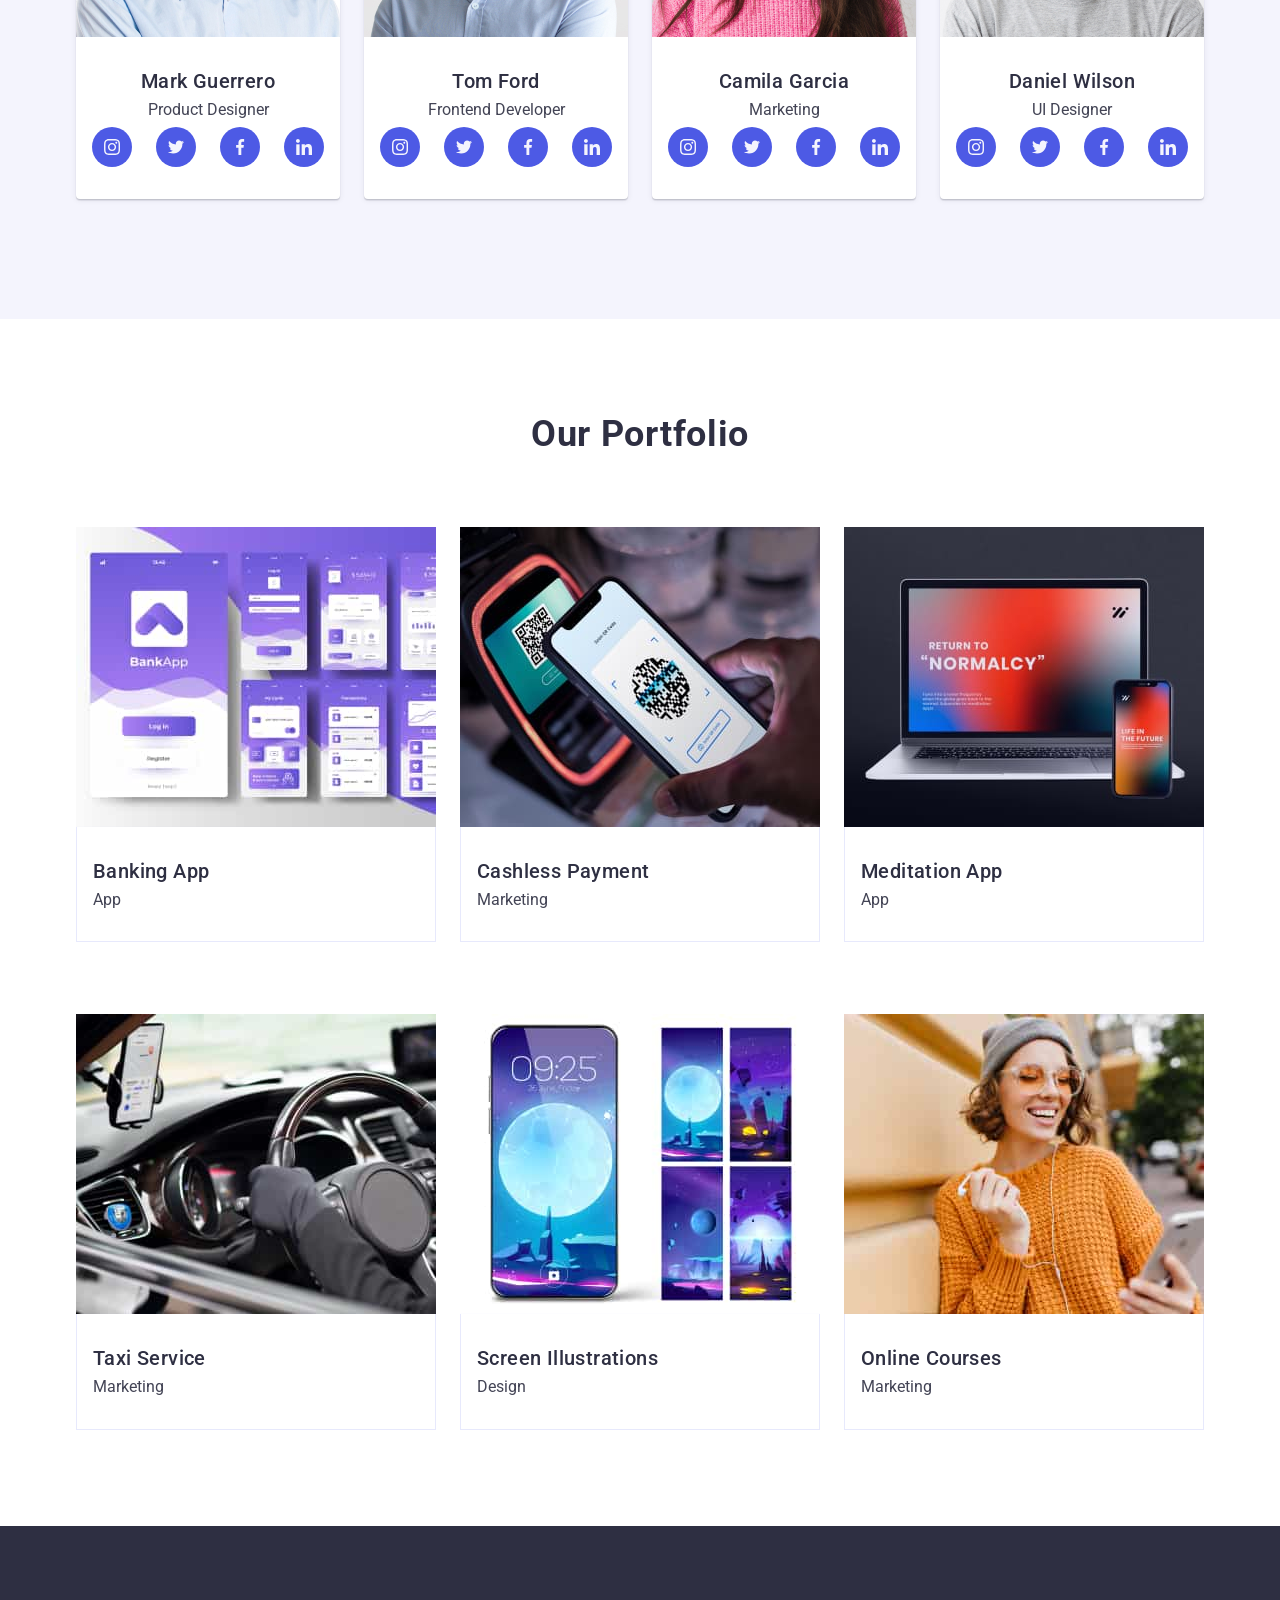
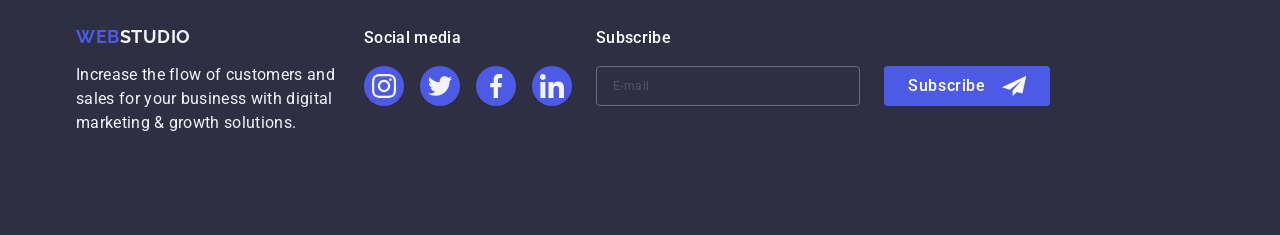
==== commit ae61c133: "fix photo portfolio" ====
--- a/index.html
+++ b/index.html
@@ -52,7 +52,7 @@
         </button>
       </div>
       <!-- hamburger -->
-      <div class="menu-hamburger is-open-hamburger">
+      <!-- <div class="menu-hamburger is-open-hamburger">
         <button type="button" class="xbutton">
           <svg class="icon-clouse" width="8" height="8">
             <use href="./images/icons.svg#icon-close"></use>
@@ -83,7 +83,7 @@
             </li>
           </ul>
         </div>
-        
+
         <div class="set-social-media">
           <ul class="social-media-hamburger">
             <li class="icon-cirkle">
@@ -132,7 +132,7 @@
             </li>
           </ul>
         </div>
-      </div>
+      </div> -->
     </header>
     <main>
       <section class="hero">
@@ -151,7 +151,7 @@
                   <use href="./images/icons.svg#icon-antenna"></use>
                 </svg>
               </div>
-              <h3 class="column-title mobile-h2 desktop-h3">Strategy</h3>
+              <h3 class="column-title mobile-h2 tablet-h3">Strategy</h3>
               <p class="column-text .column-mobile-text">
                 Our goal is to identify the business problem to walk away with
                 the perfect and creative solution.
@@ -163,7 +163,7 @@
                   <use href="./images/icons.svg#icon-clock"></use>
                 </svg>
               </div>
-              <h3 class="column-title mobile-h2 desktop-h3">Punctuality</h3>
+              <h3 class="column-title mobile-h2 tablet-h3">Punctuality</h3>
               <p class="column-text column-mobile-text">
                 Bring the key message to the brand's audience for the best price
                 within the shortest possible time.
@@ -175,7 +175,7 @@
                   <use href="./images/icons.svg#icon-diagram"></use>
                 </svg>
               </div>
-              <h3 class="column-title mobile-h2 desktop-h3">Diligence</h3>
+              <h3 class="column-title mobile-h2 tablet-h3">Diligence</h3>
               <p class="column-text column-mobile-text">
                 Research and confirm brands that present the strongest digital
                 growth opportunities and minimize risk.
@@ -187,7 +187,7 @@
                   <use href="./images/icons.svg#icon-astronaut"></use>
                 </svg>
               </div>
-              <h3 class="column-title mobile-h2 desktop-h3">Technologies</h3>
+              <h3 class="column-title mobile-h2 tablet-h3">Technologies</h3>
               <p class="column-text column-mobile-text">
                 Design practice focused on digital experiences. We bring forth a
                 deep passion for problem-solving.
@@ -445,10 +445,10 @@
               <div class="portfolio-picture">
                 <picture class="portfolio-photo">
                   <source
-                    media="(max-width: 767px)"
-                    srcset="
-                      ./images/img5-mobile.jpg    1x,
-                      ./images/img5-mobile@2x.jpg 2x
+                    media="(min-width: 1158px)"
+                    srcset="
+                      ./images/img5-desktop.jpg    1x,
+                      ./images/img5-desktop@2x.jpg 2x
                     "
                   />
                   <source
@@ -459,10 +459,10 @@
                     "
                   />
                   <source
-                    media="(min-width: 1158px)"
-                    srcset="
-                      ./images/img5-desktop.jpg    1x,
-                      ./images/img5-desktop@2x.jpg 2x
+                    media="(max-width: 767px)"
+                    srcset="
+                      ./images/img5-mobile.jpg    1x,
+                      ./images/img5-mobile@2x.jpg 2x
                     "
                   />
                   <img
@@ -486,27 +486,26 @@
               <div class="portfolio-picture">
                 <picture class="portfolio-photo">
                   <source
+                    media="(min-width: 1158px)"
+                    srcset="
+                      ./images/img6-desktop.jpg    1x,
+                      ./images/img6-desktop@2x.jpg 2x
+                    "
+                  />
+                  <source
+                    media="(min-width: 768px)"
+                    srcset="
+                      ./images/img6-tablet.jpg    1x,
+                      ./images/img6-tablet@2x.jpg 2x
+                    "
+                  />
+                  <source
                     media="(max-width: 767px)"
                     srcset="
                       ./images/img6-mobile.jpg    1x,
                       ./images/img6-mobile@2x.jpg 2x
                     "
                   />
-                  <source
-                    media="(min-width: 768px)"
-                    srcset="
-                      ./images/img6-tablet.jpg    1x,
-                      ./images/img6-tablet@2x.jpg 2x
-                    "
-                  />
-                  <source
-                    media="(min-width: 1158px)"
-                    srcset="
-                      ./images/img6-desktop.jpg    1x,
-                      ./images/img6-desktop@2x.jpg 2x
-                    "
-                  />
-
                   <img
                     src="./images/img6-desktop.jpg"
                     alt="Cashless Payment"
@@ -528,10 +527,10 @@
               <div class="portfolio-picture">
                 <picture class="portfolio-photo">
                   <source
-                    media="(max-width: 767px)"
-                    srcset="
-                      ./images/img7-mobile.jpg    1x,
-                      ./images/img7-mobile@2x.jpg 2x
+                    media="(min-width: 1158px)"
+                    srcset="
+                      ./images/img7-desktop.jpg    1x,
+                      ./images/img7-desktop@2x.jpg 2x
                     "
                   />
                   <source
@@ -542,10 +541,10 @@
                     "
                   />
                   <source
-                    media="(min-width: 1158px)"
-                    srcset="
-                      ./images/img7-desktop.jpg    1x,
-                      ./images/img7-desktop@2x.jpg 2x
+                    media="(max-width: 767px)"
+                    srcset="
+                      ./images/img7-mobile.jpg    1x,
+                      ./images/img7-mobile@2x.jpg 2x
                     "
                   />
                   <img
@@ -569,24 +568,23 @@
               <div class="portfolio-picture">
                 <picture class="portfolio-photo">
                   <source
+                    media="(min-width: 1158px)"
+                    srcset="
+                      ./images/img8-desktop.jpg    1x,
+                      ./images/img8-desktop@2x.jpg 2x
+                    " />
+                  <source
+                    media="(min-width: 768px)"
+                    srcset="
+                      ./images/img8-tablet.jpg    1x,
+                      ./images/img8-tablet@2x.jpg 2x
+                    " />
+                  <source
                     media="(max-width: 767px)"
                     srcset="
                       ./images/img8-mobile.jpg    1x,
                       ./images/img8-mobile@2x.jpg 2x
                     " />
-                  <source
-                    media="(min-width: 768px)"
-                    srcset="
-                      ./images/img8-tablet.jpg    1x,
-                      ./images/img8-tablet@2x.jpg 2x
-                    " />
-                  <source
-                    media="(min-width: 1158px)"
-                    srcset="
-                      ./images/img8-desktop.jpg    1x,
-                      ./images/img8-desktop@2x.jpg 2x
-                    " />
-
                   <img
                     src="./images/img8-desktop.jpg"
                     alt="Taxi Service"
@@ -608,10 +606,10 @@
               <div class="portfolio-picture">
                 <picture class="portfolio-photo">
                   <source
-                    media="(max-width: 767px)"
-                    srcset="
-                      ./images/img9-mobile.jpg    1x,
-                      ./images/img9-mobile@2x.jpg 2x
+                    media="(min-width: 1158px)"
+                    srcset="
+                      ./images/img9-desktop.jpg    1x,
+                      ./images/img9-desktop@2x.jpg 2x
                     " />
                   <source
                     media="(min-width: 768px)"
@@ -620,10 +618,10 @@
                       ./images/img9-tablet@2x.jpg 2x
                     " />
                   <source
-                    media="(min-width: 1158px)"
-                    srcset="
-                      ./images/img9-desktop.jpg    1x,
-                      ./images/img9-desktop@2x.jpg 2x
+                    media="(max-width: 767px)"
+                    srcset="
+                      ./images/img9-mobile.jpg    1x,
+                      ./images/img9-mobile@2x.jpg 2x
                     " />
                   <img
                     src="./images/img9-desktop.jpg"
@@ -645,24 +643,23 @@
               <div class="portfolio-picture">
                 <picture class="portfolio-photo">
                   <source
+                    media="(min-width: 1158px)"
+                    srcset="
+                      ./images/img10-desktop.jpg    1x,
+                      ./images/img10-desktop@2x.jpg 2x
+                    " />
+                  <source
+                    media="(min-width: 768px)"
+                    srcset="
+                      ./images/img10-tablet.jpg    1x,
+                      ./images/img10-tablet@2x.jpg 2x
+                    " />
+                  <source
                     media="(max-width: 767px)"
                     srcset="
                       ./images/img10-mobile.jpg    1x,
                       ./images/img10-mobile@2x.jpg 2x
                     " />
-                  <source
-                    media="(min-width: 768px)"
-                    srcset="
-                      ./images/img10-tablet.jpg    1x,
-                      ./images/img10-tablet@2x.jpg 2x
-                    " />
-                  <source
-                    media="(min-width: 1158px)"
-                    srcset="
-                      ./images/img10-desktop.jpg    1x,
-                      ./images/img10-desktop@2x.jpg 2x
-                    " />
-
                   <img
                     src="./images/img10-desktop.jpg"
                     alt="Online Courses"
--- a/css/styles.css
+++ b/css/styles.css
@@ -218,15 +218,15 @@
 .column-item {
   width: calc((100% - 72px) / 4);
 }
-.column-titles {
-  font-family: 'Roboto', sans-serif;
+/* .column-title {
+  font-family: var(--font-family);
   font-weight: 500;
   font-size: 20px;
   line-height: 1.2;
   letter-spacing: 0.02em;
   color: var(--navy-blue);
   margin-bottom: 8px;
-}
+} */
 .column-text {
   line-height: 1.5;
   letter-spacing: 0.02em;
@@ -672,6 +672,18 @@
     display: flex;
     align-items: center;
     justify-content: space-between;
+    padding: 16px 0;
+  }
+  .header-title {
+    font-size: 36px;
+    line-height: 1.11;
+    letter-spacing: 0.02em;
+    font-weight: 700;
+    color: var(--white);
+    max-width: 200px;
+    max-height: 640px;
+    margin: 0 auto;
+    margin-bottom: 48px;
   }
   .navigation {
     display: flex;
@@ -700,10 +712,12 @@
     flex-direction: column;
     row-gap: 72px;
   }
-  .column-titles.mobile-h2 {
+  .column-title.mobile-h2 {
     font-size: 36px;
     font-weight: 700;
     text-align: center;
+    line-height: 111%;
+    letter-spacing: 0.02em;
   }
 
   .column-item {
@@ -759,7 +773,7 @@
     line-height: 1.5;
     letter-spacing: 0.02em;
     color: var(--slate);
-    text-align: center;
+    
   }
   /* -----------------------our portfolio */
   .portfolio-block {
@@ -837,7 +851,7 @@
     transform: translateX(100%);
   }
 
-  .social-media-hambrurger {
+  .social-media-hamburger {
     display: flex;
     flex-direction: row;
     justify-content: space-between;
@@ -948,10 +962,11 @@
     flex-wrap: wrap;
     column-gap: 24px;
   }
-  .column-titles.mobile-h2 {
+  .column-title.tablet-h3 {
+    font-weight: 700;
     font-size: 36px;
-    font-weight: 700;
-    text-align: center;
+    line-height: 1.11;
+    letter-spacing: 0.02em;
   }
   .column-field {
     display: none;
@@ -960,11 +975,7 @@
     width: calc((100% - 24px) / 2);
     gap: 72px;
   }
-  .column-title.mobile-titles {
-    font-size: 36px;
-    font-weight: 700;
-    text-align: left;
-  }
+
   /* ------------------------------------------HERO */
   .hero {
     background-image: linear-gradient(
@@ -1080,10 +1091,6 @@
   .column-container {
     padding: 120px 0;
   }
-  .column-titles.desktop-h3 {
-    font-size: 20px;
-    font-weight: 500;
-  }
 
   .column-item {
     width: calc((100% - 72px) / 4);
